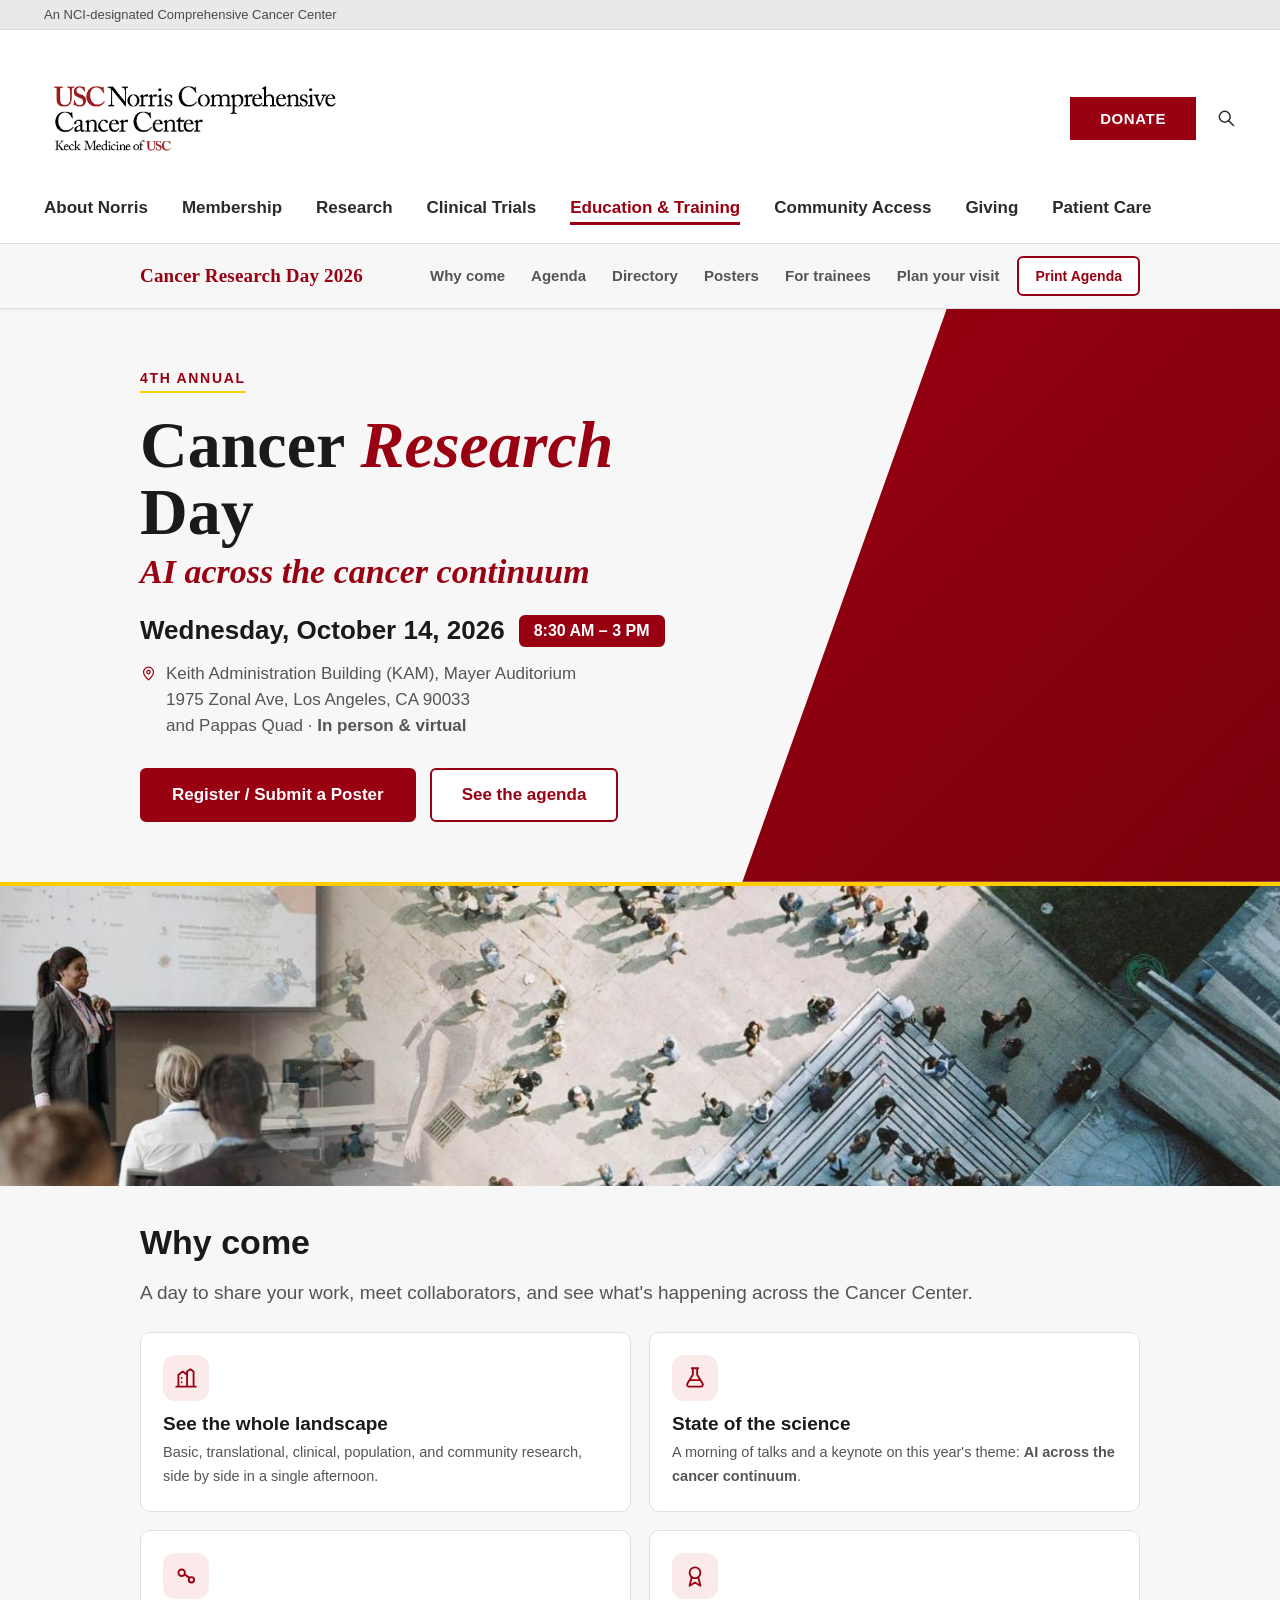
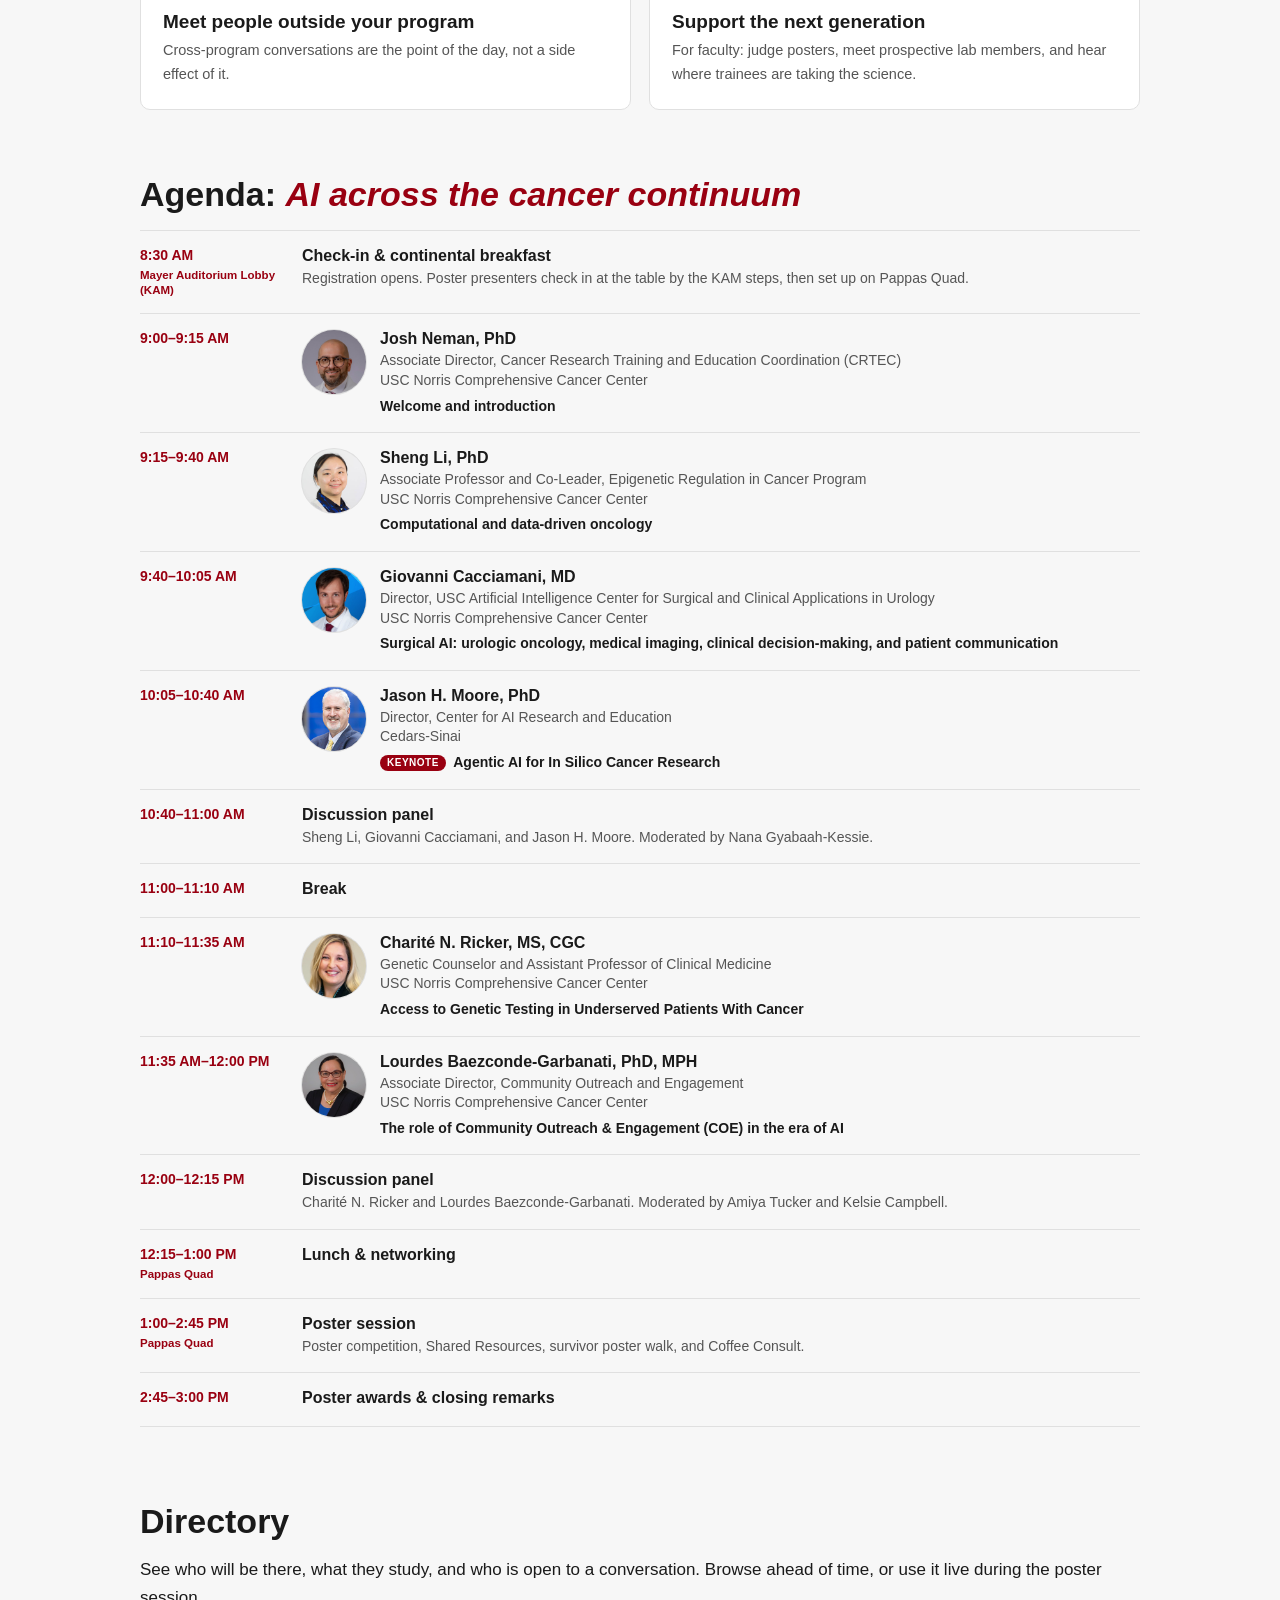
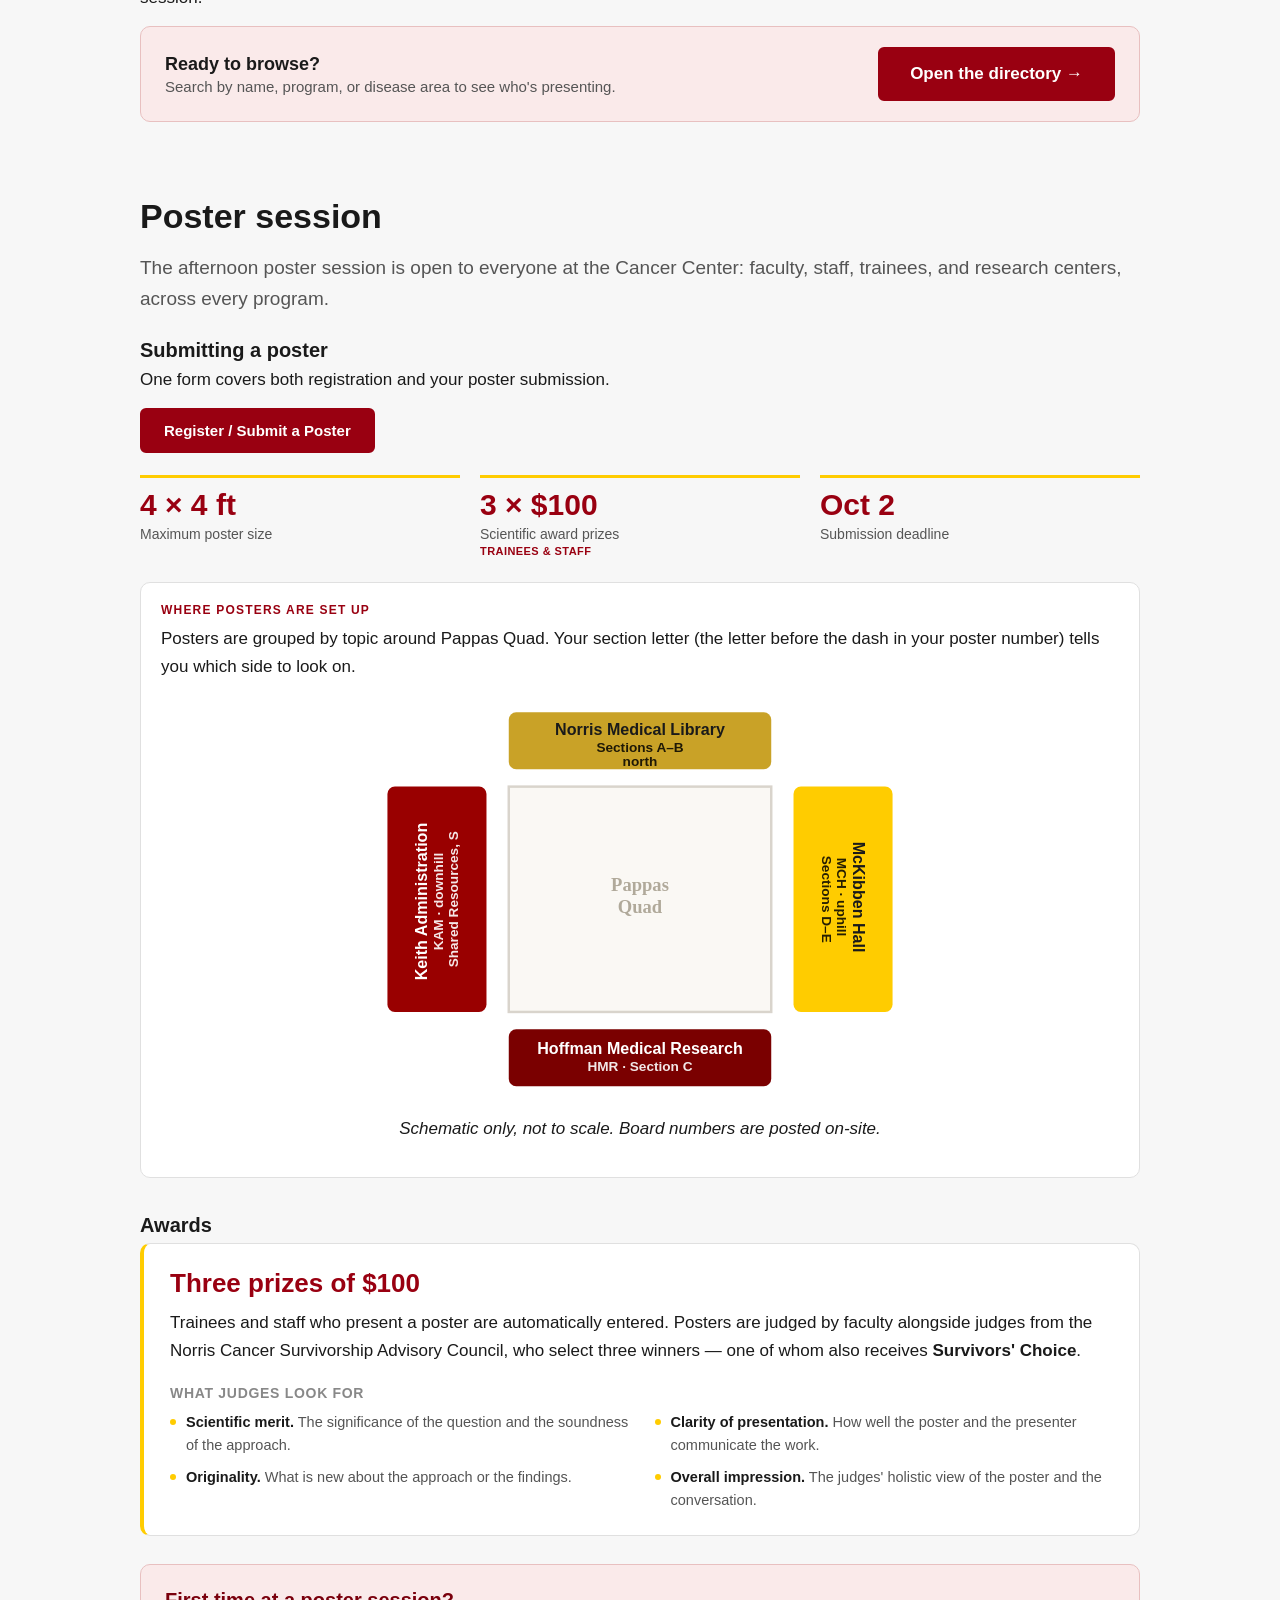
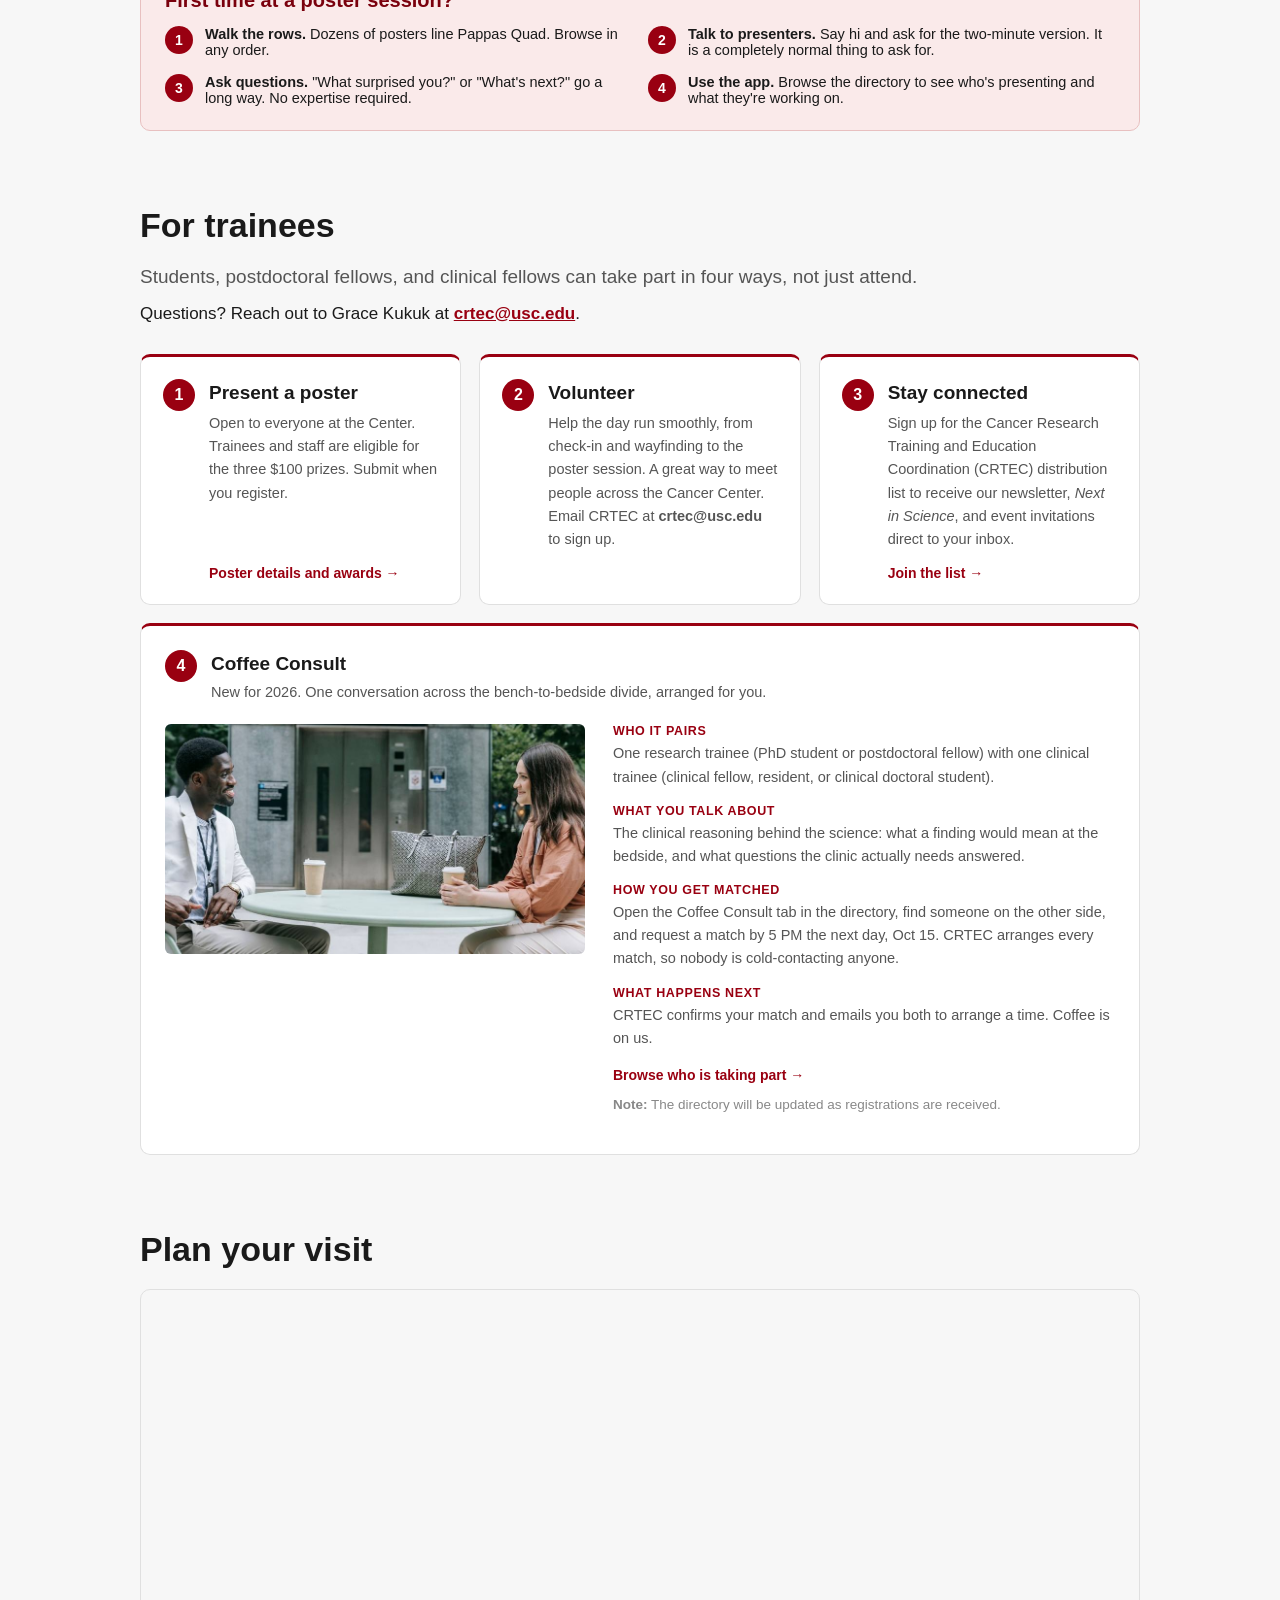
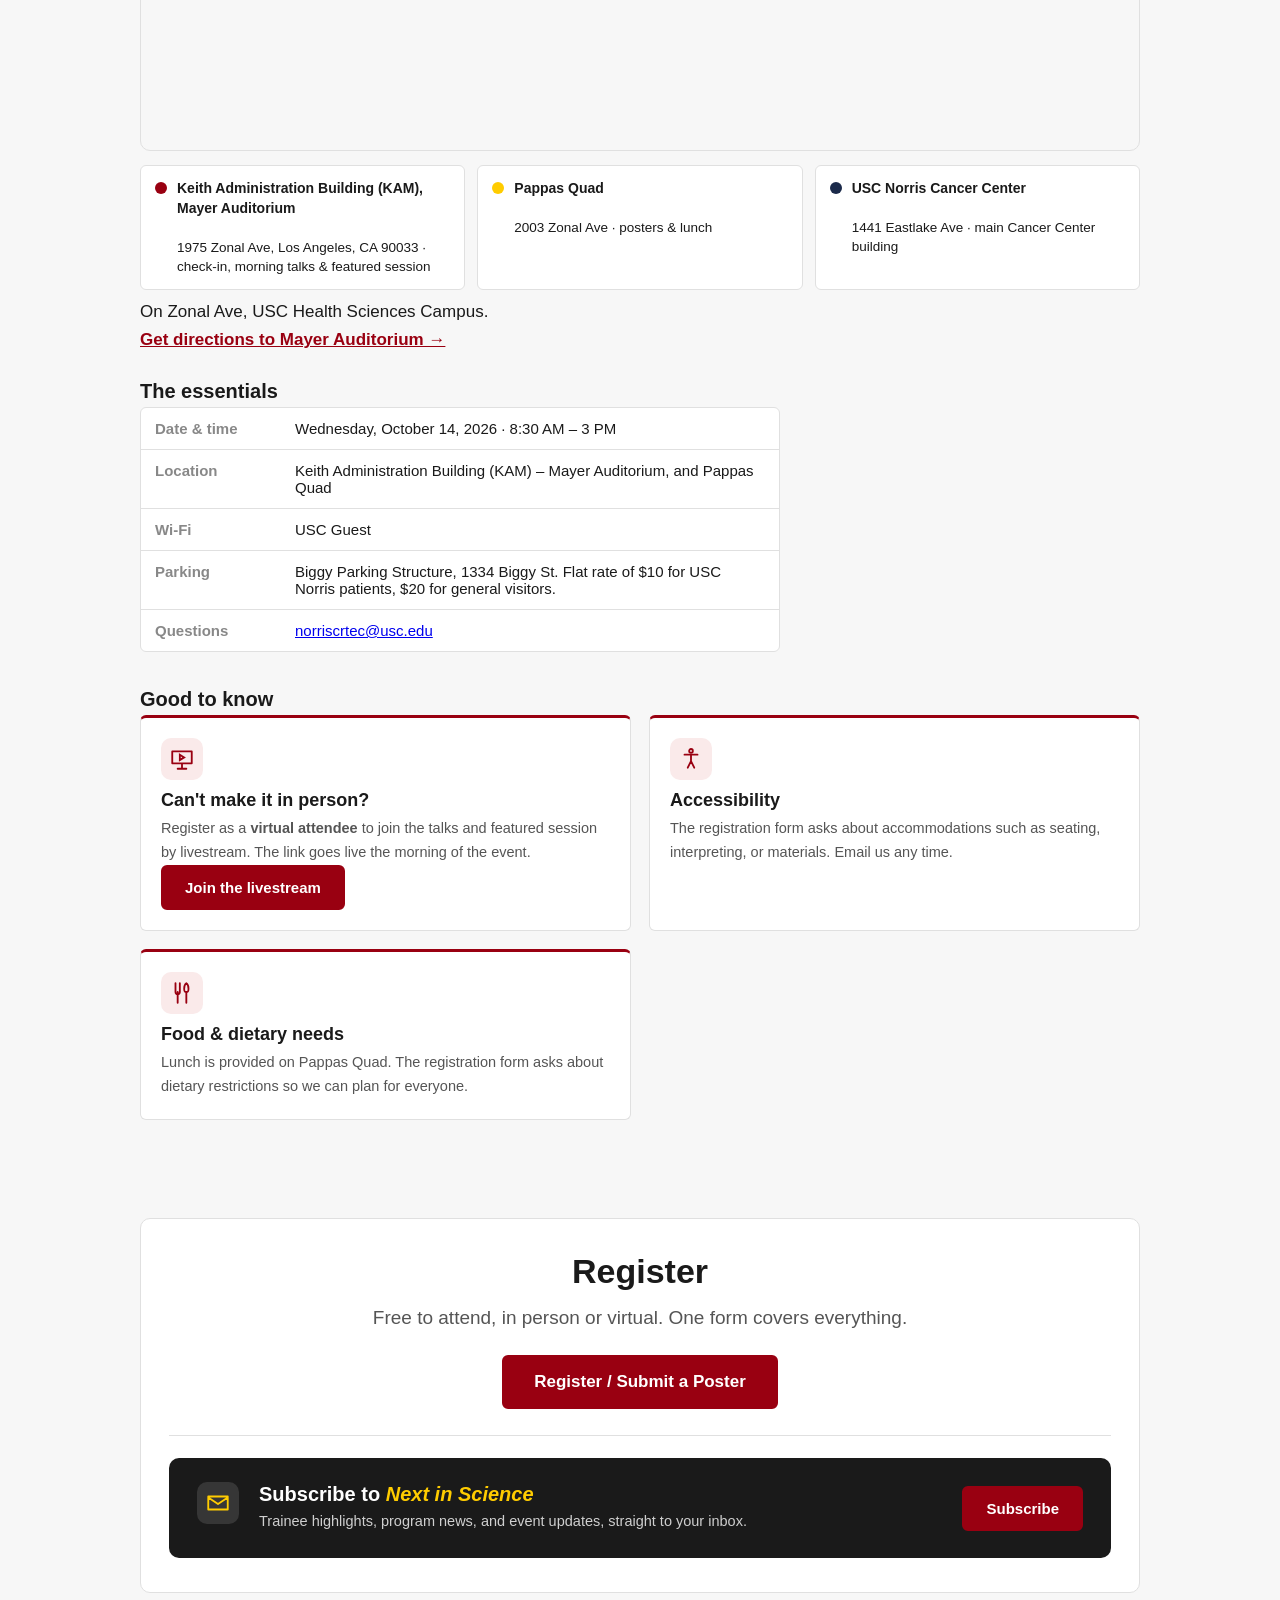
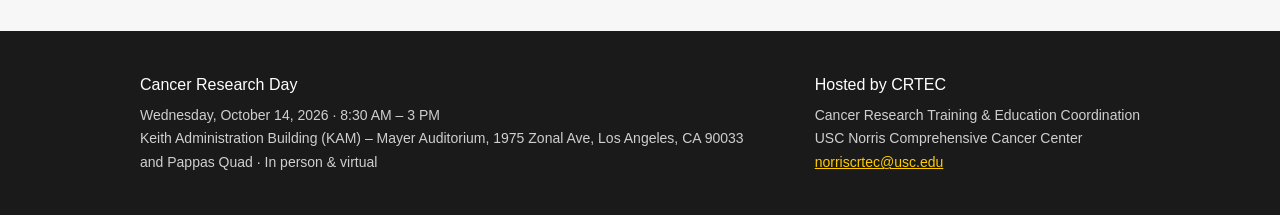
==== index.html @ f6e44c0f "Add files via upload" ====
<!DOCTYPE html>
<html lang="en">
<head>
<meta charset="UTF-8">
<script>
  // If this page is embedded (e.g. inside a Norris WordPress page via
  // iframe), the REAL Norris header/nav already exists one level up — so
  // this copy is a duplicate and must not render. Runs synchronously,
  // before paint, to avoid a flash of the duplicate header.
  try {
    if (window.self !== window.top) {
      document.documentElement.classList.add('in-iframe');
    }
  } catch (e) {
    // Cross-origin frame access can throw; being inside a frame at all
    // means the same duplicate-header risk, so treat it as embedded too.
    document.documentElement.classList.add('in-iframe');
  }
</script>
<script>
  // Auto-resize reporting: tells whatever embeds this page (in an iframe)
  // its real content height, so the EMBEDDER can size the iframe to fit —
  // avoiding a fixed-height box with its own internal scrollbar stacked
  // inside the outer page's scrollbar ("nested scrolling"). This page never
  // sizes itself; it only reports height. The embedding page decides what
  // to do with that number (see the embed snippet that reads these).
  (function () {
    if (window.self === window.top) return; // not embedded — nothing to report
    var lastSent = 0;
    function reportHeight() {
      // document.documentElement.scrollHeight is spec'd to return the LARGER
      // of actual content height or this frame's own current viewport height.
      // Since we set the iframe's box height ourselves, that becomes this
      // frame's viewport — so documentElement.scrollHeight can never report
      // smaller than whatever we last set, a one-way ratchet. document.body
      // doesn't have that special-cased floor, so it shrinks correctly too.
      var h = document.body.scrollHeight;
      if (Math.abs(h - lastSent) < 2) return; // skip no-op reports
      lastSent = h;
      try {
        window.parent.postMessage({ type: 'crd2026-resize', height: h }, '*');
      } catch (e) {}
    }
    // Fires on ANY layout change — mode switches (landing ↔ directory app),
    // opening a profile, filtering, images loading, etc. — without needing
    // to hook every place in app.js that changes what's on screen.
    if ('ResizeObserver' in window) {
      new ResizeObserver(reportHeight).observe(document.documentElement);
    }
    window.addEventListener('load', reportHeight);
    window.addEventListener('resize', reportHeight);
    // Catch late-loading content (fonts, images) that ResizeObserver might
    // fire for slightly before layout has fully settled.
    setTimeout(reportHeight, 300);
    setTimeout(reportHeight, 1200);
  })();
</script>
<meta name="viewport" content="width=device-width, initial-scale=1.0">
<title>Cancer Research Day 2026 · USC Norris Comprehensive Cancer Center</title>
<meta name="description" content="4th Annual Cancer Research Day at USC Norris. Wednesday, October 14, 2026. Hosted by Cancer Research Training &amp; Education Coordination (CRTEC). Talks, an AI featured session, a poster session open to the whole Cancer Center, and Coffee Consult connections. In person and virtual.">
<meta http-equiv="Cache-Control" content="no-cache, no-store, must-revalidate">
<link rel="stylesheet" href="style.css?v=36">
</head>
<body>

<!-- Inline icon sprite (reused across the page) -->
<svg width="0" height="0" style="position:absolute" aria-hidden="true">
  <symbol id="i-landscape" viewBox="0 0 24 24"><path fill="none" stroke="currentColor" stroke-width="1.7" stroke-linecap="round" stroke-linejoin="round" d="M3 20h18M5 20V9l4-3 4 3M13 20V6l3-2 3 2v14M8 12v0M8 16v0"/></symbol>
  <symbol id="i-science" viewBox="0 0 24 24"><path fill="none" stroke="currentColor" stroke-width="1.7" stroke-linecap="round" stroke-linejoin="round" d="M9 3h6M10 3v6l-5 8a2 2 0 0 0 2 3h10a2 2 0 0 0 2-3l-5-8V3M7.5 14h9"/></symbol>
  <symbol id="i-connect" viewBox="0 0 24 24"><path fill="none" stroke="currentColor" stroke-width="1.7" stroke-linecap="round" stroke-linejoin="round" d="M8 12a3 3 0 1 0 0-6 3 3 0 0 0 0 6ZM17 18a2.5 2.5 0 1 0 0-5 2.5 2.5 0 0 0 0 5ZM10.5 10.5l4.5 3"/></symbol>
  <symbol id="i-poster" viewBox="0 0 24 24"><path fill="none" stroke="currentColor" stroke-width="1.7" stroke-linecap="round" stroke-linejoin="round" d="M5 3h14v14H5zM8 7h8M8 10h8M8 13h5M9 17v4M15 17v4"/></symbol>
  <symbol id="i-pin" viewBox="0 0 24 24"><path fill="none" stroke="currentColor" stroke-width="1.7" stroke-linecap="round" stroke-linejoin="round" d="M12 21s7-6.2 7-11a7 7 0 1 0-14 0c0 4.8 7 11 7 11Z"/><circle cx="12" cy="10" r="2.4" fill="none" stroke="currentColor" stroke-width="1.7"/></symbol>
  <symbol id="i-virtual" viewBox="0 0 24 24"><path fill="none" stroke="currentColor" stroke-width="1.7" stroke-linecap="round" stroke-linejoin="round" d="M3 5h18v11H3zM8 21h8M12 16v5"/><path fill="none" stroke="currentColor" stroke-width="1.7" d="m10 8 4 2.5-4 2.5z"/></symbol>
  <symbol id="i-ce" viewBox="0 0 24 24"><path fill="none" stroke="currentColor" stroke-width="1.7" stroke-linecap="round" stroke-linejoin="round" d="M4 5h16v11H4zM8 20l4-3 4 3"/><circle cx="12" cy="10" r="2.6" fill="none" stroke="currentColor" stroke-width="1.7"/></symbol>
  <symbol id="i-access" viewBox="0 0 24 24"><circle cx="12" cy="4.5" r="1.7" fill="none" stroke="currentColor" stroke-width="1.7"/><path fill="none" stroke="currentColor" stroke-width="1.7" stroke-linecap="round" stroke-linejoin="round" d="M6 8h12M12 8v6M12 14l-3 6M12 14l3 6"/></symbol>
  <symbol id="i-diet" viewBox="0 0 24 24"><path fill="none" stroke="currentColor" stroke-width="1.7" stroke-linecap="round" stroke-linejoin="round" d="M6 3v8a2 2 0 0 0 4 0V3M8 11v10M16 3c-1.5 1-2 3-2 5s0 3 2 3 2-1 2-3-.5-4-2-5ZM16 11v10"/></symbol>
  <symbol id="i-mail" viewBox="0 0 24 24"><path fill="none" stroke="currentColor" stroke-width="1.7" stroke-linecap="round" stroke-linejoin="round" d="M3 6h18v12H3zM3 7l9 6 9-6"/></symbol>
  <symbol id="i-award" viewBox="0 0 24 24"><circle cx="12" cy="9" r="5" fill="none" stroke="currentColor" stroke-width="1.7"/><path fill="none" stroke="currentColor" stroke-width="1.7" stroke-linecap="round" stroke-linejoin="round" d="m9 13-2 8 5-3 5 3-2-8"/></symbol>
  <symbol id="i-camera" viewBox="0 0 24 24"><path fill="none" stroke="currentColor" stroke-width="1.7" stroke-linecap="round" stroke-linejoin="round" d="M4 8h3l2-2.5h6L17 8h3a1 1 0 0 1 1 1v9a1 1 0 0 1-1 1H4a1 1 0 0 1-1-1V9a1 1 0 0 1 1-1Z"/><circle cx="12" cy="13" r="3.6" fill="none" stroke="currentColor" stroke-width="1.7"/></symbol>
</svg>

<!-- ══ TOP NAV (both modes) ══ -->
<!-- ══ NORRIS SITE CHROME (matches uscnorriscancer.usc.edu) ══ -->
<div class="norris-utility">
  <div class="norris-utility-inner">An NCI-designated Comprehensive Cancer Center</div>
</div>

<header class="norris-header">
  <div class="norris-header-inner">
    <a class="norris-logo" href="https://uscnorriscancer.usc.edu/" aria-label="USC Norris Comprehensive Cancer Center">
      <img class="brand-logo" src="assets/logo/uscnorrislogo.JPG" alt="USC Norris Comprehensive Cancer Center" onerror="this.style.display='none'; this.nextElementSibling.style.display='block'">
      <span class="norris-logo-text" style="display:none">
        <span class="nl-1"><span class="nl-usc">USC</span> Norris Comprehensive</span>
        <span class="nl-2">Cancer Center</span>
        <span class="nl-3">Keck Medicine of <span class="nl-usc-sm">USC</span></span>
      </span>
    </a>
    <div class="norris-donate-wrap">
      <a class="norris-donate" href="https://uscnorriscancer.usc.edu/giving/" target="_blank" rel="noopener">DONATE</a>
      <svg class="norris-search-ico" viewBox="0 0 24 24" fill="none" aria-hidden="true"><circle cx="10.5" cy="10.5" r="6.5" stroke="currentColor" stroke-width="1.8"/><line x1="15.3" y1="15.3" x2="21" y2="21" stroke="currentColor" stroke-width="1.8" stroke-linecap="round"/></svg>
    </div>
  </div>
  <button class="norris-hamburger" id="norris-hamburger-btn" onclick="toggleNorrisNav()" aria-label="Open menu" aria-expanded="false">
    <span></span><span></span><span></span>
  </button>
</header>

<nav class="norris-nav" id="norris-nav">
  <div class="norris-nav-inner" id="norris-nav-inner">
    <a href="https://uscnorriscancer.usc.edu/about-norris-2/">About Norris</a>
    <a href="https://uscnorriscancer.usc.edu/membership/">Membership</a>
    <a href="https://uscnorriscancer.usc.edu/research/">Research</a>
    <a href="https://uscnorriscancer.usc.edu/clinical-trials/">Clinical Trials</a>
    <a class="is-current" href="https://uscnorriscancer.usc.edu/education-training/">Education &amp; Training</a>
    <a href="https://uscnorriscancer.usc.edu/community-access/">Community Access</a>
    <a href="https://uscnorriscancer.usc.edu/giving/">Giving</a>
    <a href="https://uscnorriscancer.usc.edu/patient-care/">Patient Care</a>
  </div>
</nav>

<!-- ══ EVENT SUB-NAV (this page) ══ -->
<header class="site-nav" id="site-nav">
  <div class="nav-inner">
    <a class="brand" href="#top" onclick="return goToSection('top')">
      <span class="brand-crtec">Cancer Research Day 2026</span>
    </a>
    <nav class="nav-links" id="nav-links">
      <a href="#why" onclick="return goToSection('why')">Why come</a>
      <a href="#agenda" onclick="return goToSection('agenda')">Agenda</a>
      <a href="#" onclick="openDirectory(); return false;">Directory</a>
      <a href="#posters" onclick="return goToSection('posters')">Posters</a>
      <a href="#trainees" onclick="return goToSection('trainees')">For trainees</a>
      <a href="#visit" onclick="return goToSection('visit')">Plan your visit</a>
    </nav>
    <div class="nav-actions">
      <button class="btn-outline btn-print" onclick="window.print()">Print Agenda</button>
    </div>
  </div>
</header>

<!-- ══════════ PROGRAM MODE (landing / print target) ══════════ -->
<main id="program-mode">
  <a id="top"></a>

  <section class="hero">
    <div class="hero-inner">
      <div class="hero-eyebrow">4th Annual</div>
      <h1 class="hero-title">Cancer <em>Research</em> Day</h1>
      <p class="hero-theme">AI across the cancer continuum</p>
      <div class="hero-datebar">
        <span class="hero-date">Wednesday, October 14, 2026</span>
        <span class="hero-time" id="hero-time">9 AM – 3 PM</span>
      </div>
      <p class="hero-loc"><svg class="ico ico-sm"><use href="#i-pin"/></svg><span>Keith Administration Building (KAM), Mayer Auditorium<br>1975 Zonal Ave, Los Angeles, CA 90033<br>and Pappas Quad · <strong>In person &amp; virtual</strong></span></p>
      <div class="hero-cta">
        <button class="btn-solid btn-lg" onclick="registerNow()">Register / Submit a Poster</button>
        <a class="btn-outline btn-lg" href="#agenda" onclick="return goToSection('agenda')">See the agenda</a>
      </div>
    </div>
  </section>

  <!-- BANNER (image is embedded in style.css) -->
  <div class="banner-band" role="img" aria-label="Cancer Research Day at USC Norris: a researcher presenting a talk, and an aerial view of the outdoor poster session on Pappas Quad"></div>

  <!-- WHY COME -->
  <section class="band" id="why">
    <div class="band-inner">
      <h2>Why come</h2>
      <p class="lead p-wide">A day to share your work, meet collaborators, and see what's happening across the Cancer Center.</p>
      <div class="why-grid">
        <div class="why-card"><span class="why-ico"><svg class="ico"><use href="#i-landscape"/></svg></span><h3>See the whole landscape</h3><p>Basic, translational, clinical, population, and community research, side by side in a single afternoon.</p></div>
        <div class="why-card"><span class="why-ico"><svg class="ico"><use href="#i-science"/></svg></span><h3>State of the science</h3><p>A morning of talks and a keynote on this year's theme: <strong>AI across the cancer continuum</strong>.</p></div>
        <div class="why-card"><span class="why-ico"><svg class="ico"><use href="#i-connect"/></svg></span><h3>Meet people outside your program</h3><p>Cross-program conversations are the point of the day, not a side effect of it.</p></div>
        <div class="why-card"><span class="why-ico"><svg class="ico"><use href="#i-award"/></svg></span><h3>Support the next generation</h3><p>For faculty: judge posters, meet prospective lab members, and hear where trainees are taking the science.</p></div>
      </div>
    </div>
  </section>

  <!-- AGENDA -->
  <section class="band alt" id="agenda">
    <div class="band-inner">
      <h2>Agenda: <span class="agenda-theme-inline">AI across the cancer continuum</span></h2>
      <div id="program-agenda" class="agenda-print-list"></div>
    </div>
  </section>

  <!-- DIRECTORY -->
  <section class="band" id="directory">
    <div class="band-inner">
      <h2>Directory</h2>
      <p class="p-wide">See who will be there, what they study, and who is open to a conversation. Browse ahead of time, or use it live during the poster session.</p>
      <div class="connect-callout">
        <div>
          <strong>Ready to browse?</strong>
          <span>Search by name, program, or disease area to see who's presenting.</span>
        </div>
        <button class="btn-solid btn-lg" onclick="openDirectory()">Open the directory →</button>
      </div>
    </div>
  </section>

  <!-- POSTERS -->
  <section class="band" id="posters">
    <div class="band-inner">
      <h2>Poster session</h2>
      <p class="lead p-wide">The afternoon poster session is open to everyone at the Cancer Center: faculty, staff, trainees, and research centers, across every program.</p>

      <h3 class="sub-head">Submitting a poster</h3>
      <p class="sub-note p-wide">One form covers both registration and your poster submission.</p>
      <button class="btn-solid" onclick="registerNow()">Register / Submit a Poster</button>
      <div id="program-posters" class="fact-row"></div>

      <div class="quad-layout">
        <div class="quad-layout-label">Where posters are set up</div>
        <p class="p-wide quad-layout-note">Posters are grouped by topic around Pappas Quad. Your section letter (the letter before the dash in your poster number) tells you which side to look on.</p>
        <svg class="quad-svg" viewBox="0 0 420 330" role="img" aria-label="Schematic of Pappas Quad. Keith Administration Building (KAM) side on the left: Shared Resources, Section S. Norris Medical Library side along the top: Sections A and B. Hoffman Medical Research (HMR) side along the bottom: Section C. McKibben Hall (MCH) side on the right, uphill: Sections D and E.">
          <rect x="104" y="74" width="212" height="182" fill="#faf8f4" stroke="#d9d4cc" stroke-width="2"/>
          <text x="210" y="158" text-anchor="middle" class="quad-center">Pappas<tspan x="210" dy="18">Quad</tspan></text>

          <rect x="104" y="14" width="212" height="46" rx="6" fill="#c9a227"/>
          <text x="210" y="32" text-anchor="middle" class="quad-side-label quad-side-label-dark">Norris Medical Library</text>
          <text x="210" y="46" text-anchor="middle" class="quad-side-sub quad-side-sub-dark">Sections A–B</text>
          <text x="210" y="57" text-anchor="middle" class="quad-side-sub quad-side-sub-dark">north</text>

          <rect x="104" y="270" width="212" height="46" rx="6" fill="#7a0000"/>
          <text x="210" y="290" text-anchor="middle" class="quad-side-label">Hoffman Medical Research</text>
          <text x="210" y="304" text-anchor="middle" class="quad-side-sub">HMR · Section C</text>

          <rect x="6" y="74" width="80" height="182" rx="6" fill="#990000"/>
          <text x="46" y="165" text-anchor="middle" class="quad-side-label" transform="rotate(-90 46 165)">
            <tspan x="46" dy="-8">Keith Administration</tspan>
            <tspan x="46" dy="13" class="quad-side-sub">KAM · downhill</tspan>
            <tspan x="46" dy="12" class="quad-side-sub">Shared Resources, S</tspan>
          </text>

          <rect x="334" y="74" width="80" height="182" rx="6" fill="#FFCC00"/>
          <text x="374" y="165" text-anchor="middle" class="quad-side-label quad-side-label-dark" transform="rotate(90 374 165)">
            <tspan x="374" dy="-8">McKibben Hall</tspan>
            <tspan x="374" dy="13" class="quad-side-sub quad-side-sub-dark">MCH · uphill</tspan>
            <tspan x="374" dy="12" class="quad-side-sub quad-side-sub-dark">Sections D–E</tspan>
          </text>
        </svg>
        <p class="p-wide quad-layout-caveat">Schematic only, not to scale. Board numbers are posted on-site.</p>
      </div>

      <h3 class="sub-head">Awards</h3>
      <div class="awards">
        <div class="awards-lead">
          <span class="awards-prize">Three prizes of $100</span>
        </div>
        <p class="p-wide sub-note" style="margin:10px 0 0">Trainees and staff who present a poster are automatically entered. Posters are judged by faculty alongside judges from the Norris Cancer Survivorship Advisory Council, who select three winners — one of whom also receives <strong>Survivors' Choice</strong>.</p>
        <h4>What judges look for</h4>
        <ul class="criteria">
          <li><strong>Scientific merit.</strong> The significance of the question and the soundness of the approach.</li>
          <li><strong>Clarity of presentation.</strong> How well the poster and the presenter communicate the work.</li>
          <li><strong>Originality.</strong> What is new about the approach or the findings.</li>
          <li><strong>Overall impression.</strong> The judges' holistic view of the poster and the conversation.</li>
        </ul>
      </div>

      <div class="primer" id="poster-primer">
        <h3>First time at a poster session?</h3>
        <div class="primer-steps">
          <div class="primer-step"><span class="primer-num">1</span><div><strong>Walk the rows.</strong> Dozens of posters line Pappas Quad. Browse in any order.</div></div>
          <div class="primer-step"><span class="primer-num">2</span><div><strong>Talk to presenters.</strong> Say hi and ask for the two-minute version. It is a completely normal thing to ask for.</div></div>
          <div class="primer-step"><span class="primer-num">3</span><div><strong>Ask questions.</strong> "What surprised you?" or "What's next?" go a long way. No expertise required.</div></div>
          <div class="primer-step"><span class="primer-num">4</span><div><strong>Use the app.</strong> Browse the directory to see who's presenting and what they're working on.</div></div>
        </div>
      </div>
    </div>
  </section>

  <!-- FOR TRAINEES -->
  <section class="band alt" id="trainees">
    <div class="band-inner">
      <h2>For trainees</h2>
      <p class="lead p-wide">Students, postdoctoral fellows, and clinical fellows can take part in four ways, not just attend.</p>
      <p class="p-wide trainee-poc">Questions? Reach out to Grace Kukuk at <a href="mailto:crtec@usc.edu">crtec@usc.edu</a>.</p>

      <div class="ways-grid ways-grid-3">
        <div class="way-card">
          <span class="way-num">1</span>
          <div>
            <h3>Present a poster</h3>
            <p>Open to everyone at the Center. Trainees and staff are eligible for the three $100 prizes. Submit when you register.</p>
            <a class="way-link" href="#posters" onclick="return goToSection('posters')">Poster details and awards →</a>
          </div>
        </div>
        <div class="way-card">
          <span class="way-num">2</span>
          <div>
            <h3>Volunteer</h3>
            <p>Help the day run smoothly, from check-in and wayfinding to the poster session. A great way to meet people across the Cancer Center. Email CRTEC at <strong>crtec@usc.edu</strong> to sign up.</p>
          </div>
        </div>
        <div class="way-card">
          <span class="way-num">3</span>
          <div>
            <h3>Stay connected</h3>
            <p>Sign up for the Cancer Research Training and Education Coordination (CRTEC) distribution list to receive our newsletter, <em>Next in Science</em>, and event invitations direct to your inbox.</p>
            <a class="way-link" id="trainee-news-btn" href="[[NEWSLETTER_LINK]]" target="_blank" rel="noopener">Join the list →</a>
          </div>
        </div>
      </div>

      <div class="coffee-block" id="coffee">
        <div class="coffee-head">
          <span class="way-num">4</span>
          <div>
            <h3>Coffee Consult</h3>
            <p class="p-wide">New for 2026. One conversation across the bench-to-bedside divide, arranged for you.</p>
          </div>
        </div>
        <div class="coffee-body">
          <div class="trainee-figure" role="img" aria-label="Two trainees talking over coffee at an outdoor table during a Coffee Consult"></div>
          <div class="coffee-copy">
            <dl class="cc-list">
              <dt>Who it pairs</dt>
              <dd>One research trainee (PhD student or postdoctoral fellow) with one clinical trainee (clinical fellow, resident, or clinical doctoral student).</dd>
              <dt>What you talk about</dt>
              <dd>The clinical reasoning behind the science: what a finding would mean at the bedside, and what questions the clinic actually needs answered.</dd>
              <dt>How you get matched</dt>
              <dd>Open the Coffee Consult tab in the directory, find someone on the other side, and request a match by 5 PM the next day, Oct 15. CRTEC arranges every match, so nobody is cold-contacting anyone.</dd>
              <dt>What happens next</dt>
              <dd>CRTEC confirms your match and emails you both to arrange a time. Coffee is on us.</dd>
            </dl>
            <a class="way-link" href="#" onclick="openDirectory(); return false;">Browse who is taking part →</a>
            <p class="cc-note"><strong>Note:</strong> The directory will be updated as registrations are received.</p>
          </div>
        </div>
      </div>
    </div>
  </section>

  <!-- PLAN YOUR VISIT -->
  <section class="band" id="visit">
    <div class="band-inner">
      <h2>Plan your visit</h2>

      <div class="visit-map-wrap">
        <div class="visit-map-embed">
          <iframe src="https://www.google.com/maps?q=Keith+Administration+Building+Mayer+Auditorium,+1975+Zonal+Ave,+Los+Angeles,+CA+90033&output=embed" loading="lazy" allowfullscreen title="Map of USC Health Sciences Campus: Mayer Auditorium, Pappas Quad, and USC Norris Cancer Center"></iframe>
        </div>
        <div class="map-legend">
          <a class="map-legend-item" href="https://www.google.com/maps/search/?api=1&query=Keith+Administration+Building+Mayer+Auditorium+USC,+1975+Zonal+Ave,+Los+Angeles,+CA+90033" target="_blank" rel="noopener">
            <span class="map-legend-dot map-dot-a"></span>
            <span><strong>Keith Administration Building (KAM), Mayer Auditorium</strong><br>1975 Zonal Ave, Los Angeles, CA 90033 · check-in, morning talks &amp; featured session</span>
          </a>
          <a class="map-legend-item" href="https://www.google.com/maps/search/?api=1&query=Pappas+Quad+USC,+2003+Zonal+Ave,+Los+Angeles,+CA+90033" target="_blank" rel="noopener">
            <span class="map-legend-dot map-dot-b"></span>
            <span><strong>Pappas Quad</strong><br>2003 Zonal Ave · posters &amp; lunch</span>
          </a>
          <a class="map-legend-item" href="https://www.google.com/maps/search/?api=1&query=USC+Norris+Comprehensive+Cancer+Center,+1441+Eastlake+Ave,+Los+Angeles,+CA+90033" target="_blank" rel="noopener">
            <span class="map-legend-dot map-dot-c"></span>
            <span><strong>USC Norris Cancer Center</strong><br>1441 Eastlake Ave · main Cancer Center building</span>
          </a>
        </div>
        <p class="p-wide map-note">On Zonal Ave, USC Health Sciences Campus.<br><a href="https://www.google.com/maps/dir/?api=1&destination=1975+Zonal+Ave,+Los+Angeles,+CA+90033" target="_blank" rel="noopener">Get directions to Mayer Auditorium →</a></p>
      </div>

      <h3 class="sub-head">The essentials</h3>
      <div id="program-info" class="info-list"></div>

      <h3 class="sub-head">Good to know</h3>
      <div class="visit-grid">
        <div class="visit-card">
          <span class="visit-ico"><svg class="ico"><use href="#i-virtual"/></svg></span>
          <h3>Can't make it in person?</h3>
          <p>Register as a <strong>virtual attendee</strong> to join the talks and featured session by livestream. The link goes live the morning of the event.</p>
          <button class="btn-solid" onclick="joinLivestream()">Join the livestream</button>
        </div>
        <div class="visit-card">
          <span class="visit-ico"><svg class="ico"><use href="#i-access"/></svg></span>
          <h3>Accessibility</h3>
          <p>The registration form asks about accommodations such as seating, interpreting, or materials. Email us any time.</p>
        </div>
        <div class="visit-card">
          <span class="visit-ico"><svg class="ico"><use href="#i-diet"/></svg></span>
          <h3>Food &amp; dietary needs</h3>
          <p>Lunch is provided on Pappas Quad. The registration form asks about dietary restrictions so we can plan for everyone.</p>
        </div>
      </div>
    </div>
  </section>

  <!-- REGISTER + NEWSLETTER (one closing unit) -->
  <section class="band alt" id="register">
    <div class="band-inner">
      <div class="closing-card">
        <h2>Register</h2>
        <p class="lead">Free to attend, in person or virtual. One form covers everything.</p>
        <button class="btn-solid btn-lg" onclick="registerNow()">Register / Submit a Poster</button>
        <p class="fineprint" id="reg-fallback"></p>

        <div class="closing-sub" id="newsletter">
          <div class="newsletter-callout">
            <span class="visit-ico"><svg class="ico"><use href="#i-mail"/></svg></span>
            <div class="newsletter-text">
              <h3>Subscribe to <em>Next in Science</em></h3>
              <p>Trainee highlights, program news, and event updates, straight to your inbox.</p>
            </div>
            <a class="btn-solid" id="newsletter-btn" href="[[NEWSLETTER_LINK]]" target="_blank">Subscribe</a>
          </div>
        </div>
      </div>
    </div>
  </section>

  <footer class="site-footer">
    <div class="footer-inner">
      <div>
        <div class="footer-title">Cancer Research Day</div>
        Wednesday, October 14, 2026 · <span id="footer-time">9 AM – 3 PM</span><br>
        Keith Administration Building (KAM) – Mayer Auditorium, 1975 Zonal Ave, Los Angeles, CA 90033<br>
        and Pappas Quad · In person &amp; virtual
      </div>
      <div>
        <div class="footer-title">Hosted by CRTEC</div>
        Cancer Research Training &amp; Education Coordination<br>
        USC Norris Comprehensive Cancer Center<br>
        <a id="footer-contact" href="mailto:crtec@usc.edu">crtec@usc.edu</a>
      </div>
    </div>
  </footer>
</main>

<!-- ══════════ DIRECTORY MODE (interactive app) ══════════ -->
<div id="app-mode" class="app-hidden">

  <div class="appbar">
    <button class="appbar-back" onclick="backToProgram()">← Back to program</button>
    <span class="appbar-title">Posters</span>
    <span class="appbar-role" id="header-role-row">
      <span class="header-role-chip" id="header-role-chip" style="display:none"></span>
      <button class="header-role-switch" id="header-role-switch-btn" onclick="switchRole()">Select your name</button>
    </span>
  </div>

  <!-- PICK YOURSELF (only shown when requesting a Coffee Consult).
       Everyone here already registered, so identity is a pick, never a form. -->
  <div id="selfpicker-modal" class="selfpicker-modal" style="display:none">
    <div class="selfpicker-card">
      <div class="selfpicker-head">
        <div>
          <div class="selfpicker-title">Confirm your identity</div>
          <div class="selfpicker-sub">Enter the email address you registered with, so CRTEC knows who is making the request.</div>
        </div>
        <button class="selfpicker-close" onclick="closeSelfPicker()">&times;</button>
      </div>
      <input type="email" id="selfpicker-email" placeholder="you@usc.edu" autocomplete="email" onkeydown="if(event.key==='Enter')confirmSelfByEmail()">
      <p id="selfpicker-error" class="selfpicker-error"></p>
      <button class="btn-primary" onclick="confirmSelfByEmail()">Continue</button>
      <p class="selfpicker-foot">
        Not registered for Coffee Consult yet?
        <a id="selfpicker-register-link" href="#" target="_blank" rel="noopener">Open the registration form</a>
        Resubmitting with the same email updates your entry, and you will appear here within a few minutes.
      </p>
    </div>
  </div>

  <!-- AGENDA (in-app — stays inside the directory tool, no full page nav-away) -->
  <div id="agenda-screen" class="screen">
    <div id="app-agenda-content"></div>
  </div>

  <!-- DIRECTORY -->
  <div id="directory-screen" class="screen">
    <div class="segmented-wrap">
      <span class="segmented-label">View:</span>
      <div class="segmented" id="dir-segments" role="tablist">
        <button class="seg-btn active" data-seg="posters" role="tab" aria-selected="true" onclick="setSegment('posters')">Poster Directory</button>
        <button class="seg-btn" data-seg="coffee" role="tab" aria-selected="false" onclick="setSegment('coffee')">☕ Coffee Consult</button>
      </div>
    </div>
    <div id="coffee-quickfilter-wrap"></div>
    <div class="search-filter-bar">
      <input type="search" id="search-input" placeholder="Search name, title, disease area…" oninput="filterDirectory()" autocomplete="off">
      <button class="filter-toggle-btn" id="filter-toggle" onclick="openFilterPanel()">
        <span class="filter-icon">⊞</span><span id="filter-toggle-label">Filter</span>
      </button>
    </div>
    <div class="results-count" id="results-count"></div>
    <div class="card-list" id="directory-list"><div class="loading-state">Loading participants…</div></div>
  </div>

  <!-- FILTER PANEL -->
  <div id="filter-panel" class="filter-panel" style="display:none">
    <div class="filter-panel-header">
      <button class="filter-close" onclick="closeFilterPanel()">✕</button>
      <span class="filter-panel-title">Filter participants</span>
      <button class="filter-clear" onclick="clearAllFilters()">Clear all</button>
    </div>
    <div class="filter-panel-body">
      <div class="filter-section"><div class="filter-section-label">Role</div><div class="filter-option-grid" id="role-options"></div></div>
      <div class="filter-section"><div class="filter-section-label">Research Program</div><div class="filter-option-grid" id="program-options"></div></div>
      <div class="filter-section"><div class="filter-section-label">Disease / Focus Area</div><div class="filter-option-grid" id="disease-options"></div></div>
      <div class="filter-section"><div class="filter-section-label">Coffee Consult</div><div class="filter-option-grid" id="clinical-options">
        <button class="foption" data-group="clinical" data-val="true" onclick="toggleFilter(this)">☕ Open to Coffee Consult</button>
      </div></div>
    </div>
    <div class="filter-panel-footer"><button class="btn-primary" onclick="applyFilters()">Show results</button></div>
  </div>

  <!-- PROFILE -->
  <div id="profile-screen" class="screen">
    <button class="back-btn" onclick="showView('directory')">← Directory</button>
    <div id="profile-content"></div>
  </div>

  <!-- MY LIST -->
  <div id="mylist-screen" class="screen">
    <button class="back-btn" onclick="showView('directory')">← Directory</button>
    <div class="mylist-header">
      <h2>My Coffee Consult Requests</h2>
      <p id="mylist-sub">Your Coffee Consult requests. CRTEC confirms every match.</p>
    </div>
    <div id="mylist-content"></div>
    <div id="mylist-empty" class="empty-state" style="display:none">
      <div class="empty-icon">☕</div>
      <p>No requests yet. Open any profile marked “☕ Open to Coffee Consult” and tap Request.</p>
      <button class="btn-secondary" onclick="showView('directory')">Browse posters</button>
    </div>
    <div id="submit-wrap" style="display:none">
      <button class="btn-primary" id="submit-btn" onclick="submitCoffeeConsult()">Send requests to CRTEC</button>
      <p class="submit-note">CRTEC reviews every request and emails you both to set it up. Coffee is on us, and nothing is matched automatically.</p>
    </div>
  </div>

  <!-- BOTTOM NAV -->
  <nav class="bottom-nav" id="bottom-nav">
    <button class="nav-btn" id="nav-program" onclick="showView('agenda')"><span class="nav-icon">📋</span><span>Agenda</span></button>
    <button class="nav-btn active" id="nav-directory" onclick="showView('directory')"><span class="nav-icon">🔍</span><span>Posters</span></button>
    <button class="nav-btn" id="nav-mylist" onclick="showView('mylist')"><span class="nav-icon">👥</span><span>Requests <span id="nav-count" class="nav-badge" style="display:none">0</span></span></button>
  </nav>
</div>

<script src="config.js?v=36"></script>
<script src="data.js?v=36"></script>
<script src="app.js?v=36"></script>
</body>
</html>
---- style.css ----
/* ─────────────────────────────────────────────-
   CRTEC Cancer Research Day 2026 — Mobile-first
   ───────────────────────────────────────────── */

:root {
  --cardinal: #990011;
  --cardinal-dark: #7A000D;
  --cardinal-light: #FAEAEA;
  --gold: #FFCC00;
  --white: #FFFFFF;
  --off-white: #F7F7F7;
  --border: #E0E0E0;
  --text: #1A1A1A;
  --text-mid: #555;
  --text-light: #888;
  --cbg-color: #0D6B74;
  --cbg-bg: #E1F5EE;
  --fellow-color: #7A000D;
  --fellow-bg: #FAEAEA;
  --faculty-color: #1B2A4A;
  --faculty-bg: #E8EDF5;
  --other-color: #555;
  --other-bg: #EEEEEE;
  --radius: 10px;
  --radius-sm: 6px;
  /* One sans family carries the whole site. The serif is used in exactly one
     place (the hero title), where it echoes the USC Norris wordmark. */
  --font-sans: -apple-system, BlinkMacSystemFont, 'Segoe UI', Helvetica, Arial, sans-serif, "Apple Color Emoji", "Segoe UI Emoji", "Segoe UI Symbol", "Noto Color Emoji";
  --font-serif: Georgia, 'Times New Roman', serif;
}

* { box-sizing: border-box; margin: 0; padding: 0; -webkit-tap-highlight-color: transparent; }
/* Form controls do not inherit type by default, which silently introduced a
   third typeface (the browser UI font) on every button. */
button, input, select, textarea { font-family: inherit; }
html { font-size: 16px; }
body { font-family: var(--font-sans); background: var(--off-white); color: var(--text); min-height: 100vh; padding-bottom: 80px; }

/* ── HEADER ── */
header { background: var(--cardinal); color: white; padding: 14px 16px 12px; position: sticky; top: 0; z-index: 100; }
.header-top { display: flex; justify-content: space-between; align-items: center; margin-bottom: 4px; }
.header-label { font-size: 10px; letter-spacing: 1px; opacity: 0.75; text-transform: uppercase; }
.header-title { font-size: 18px; font-weight: 700; }
.header-sub { font-size: 12px; opacity: 0.8; margin-top: 1px; }
.my-list-btn { background: rgba(255,255,255,0.2); border: 1px solid rgba(255,255,255,0.4); color: white; border-radius: 20px; padding: 5px 12px; font-size: 13px; cursor: pointer; display: flex; align-items: center; gap: 6px; }
.list-count { background: white; color: var(--cardinal); border-radius: 10px; padding: 1px 6px; font-size: 11px; font-weight: 700; }

/* ── SCREENS ── */
.screen { display: none; }
.screen.active { display: block; }

/* ── IDENTITY ── */
#identity-screen { align-items: flex-start; justify-content: center; padding: 24px 16px; min-height: calc(100vh - 60px); }
.screen.active#identity-screen { display: flex; }
.identity-card { background: white; border-radius: var(--radius); padding: 28px 22px; max-width: 420px; width: 100%; box-shadow: 0 2px 12px rgba(0,0,0,0.08); }
.identity-icon { font-size: 36px; margin-bottom: 12px; }
.identity-card h2 { font-size: 22px; color: var(--cardinal); margin-bottom: 8px; }
.identity-card p { font-size: 14px; color: var(--text-mid); line-height: 1.5; margin-bottom: 20px; }
.field-row { margin-bottom: 14px; }
.field-row label { display: block; font-size: 13px; font-weight: 600; color: var(--text); margin-bottom: 5px; }
input[type=text], input[type=search], select { width: 100%; padding: 11px 13px; border: 1.5px solid var(--border); border-radius: var(--radius-sm); font-size: 16px; color: var(--text); background: white; appearance: none; }
input:focus, select:focus { outline: none; border-color: var(--cardinal); }

/* ── SEARCH + FILTER BAR ── */
.search-filter-bar { display: flex; gap: 8px; padding: 10px 12px; background: white; border-bottom: 1px solid var(--border); position: sticky; top: 72px; z-index: 90; }
.search-filter-bar input[type=search] { flex: 1; padding: 9px 12px; font-size: 15px; background: var(--off-white); border-color: var(--border); }
.filter-toggle-btn { flex-shrink: 0; display: flex; align-items: center; gap: 6px; padding: 9px 14px; background: white; border: 1.5px solid var(--border); border-radius: var(--radius-sm); font-size: 14px; font-weight: 500; cursor: pointer; color: var(--text); white-space: nowrap; }
.filter-toggle-btn.has-filters { background: var(--cardinal-light); border-color: var(--cardinal); color: var(--cardinal-dark); font-weight: 600; }
.filter-icon { font-size: 16px; }

/* ── FILTER PANEL ── */
.filter-panel { position: fixed; top: 0; left: 0; right: 0; bottom: 0; background: white; z-index: 500; display: flex; flex-direction: column; }
.filter-panel-header { display: flex; align-items: center; justify-content: space-between; padding: 11px 14px; border-bottom: 1px solid var(--border); background: white; flex-shrink: 0; }
.filter-panel-title { font-size: 14px; font-weight: 700; color: var(--text); }
.filter-close { background: none; border: none; font-size: 20px; color: var(--text-light); cursor: pointer; padding: 4px 8px; }
.filter-clear { background: none; border: none; font-size: 13px; color: var(--cardinal); cursor: pointer; font-weight: 600; padding: 4px 0; }
.filter-panel-body { flex: 1; overflow-y: auto; padding: 0; }
.filter-section { padding: 9px 14px 0; border-bottom: 1px solid var(--off-white); }
.filter-section:last-child { border-bottom: none; }
.filter-section-label { font-size: 9px; font-weight: 700; color: var(--text-light); letter-spacing: 0.8px; text-transform: uppercase; margin-bottom: 6px; }
.filter-option-grid { display: flex; flex-wrap: wrap; gap: 6px; padding-bottom: 9px; }
.foption { padding: 5px 11px; border-radius: 20px; border: 1.5px solid var(--border); background: white; font-size: 11px; cursor: pointer; color: var(--text-mid); }
.foption.selected { background: var(--cardinal) !important; color: white !important; border-color: var(--cardinal) !important; }
.foption:active { opacity: 0.8; }
.filter-panel-footer { padding: 9px 14px 12px; border-top: 1px solid var(--border); background: white; flex-shrink: 0; }
.filter-panel-footer .btn-primary { margin-top: 0; padding: 12px; font-size: 15px; }
.active-filters-bar { display: flex; gap: 6px; flex-wrap: wrap; padding: 8px 12px; background: var(--cardinal-light); border-bottom: 1px solid #E8C0C0; }
.active-filter-tag { display: flex; align-items: center; gap: 5px; background: var(--cardinal); color: white; border-radius: 20px; padding: 4px 10px; font-size: 12px; font-weight: 500; }
.active-filter-tag button { background: none; border: none; color: white; cursor: pointer; font-size: 14px; padding: 0; line-height: 1; opacity: 0.8; }

/* ── RESULTS COUNT ── */
.results-count { padding: 8px 14px 4px; font-size: 12px; color: var(--text-light); }

/* ── DIRECTORY CARDS ── */
.card-list { padding: 8px 12px 20px; }
.participant-card { display: flex; align-items: flex-start; gap: 12px; background: white; border-radius: var(--radius); padding: 14px; margin-bottom: 8px; border: 1px solid var(--border); cursor: pointer; }
.participant-card:active { border-color: var(--cardinal); background: #FFFAFA; }
.participant-card.talked { border-left: 3px solid #4CAF50; }
.card-avatar { width: 44px; height: 44px; border-radius: 50%; display: flex; align-items: center; justify-content: center; font-size: 14px; font-weight: 700; flex-shrink: 0; }
.card-body { flex: 1; min-width: 0; }
.card-name-row { display: flex; align-items: center; gap: 8px; flex-wrap: wrap; margin-bottom: 2px; }
.card-name { font-size: 15px; font-weight: 600; color: var(--text); }
.card-meta { font-size: 12px; color: var(--text-light); margin-bottom: 4px; }
.card-title { font-size: 13px; color: var(--text-mid); line-height: 1.4; margin-bottom: 6px; }
.card-tags { display: flex; flex-wrap: wrap; gap: 4px; }

/* ── BADGES ── */
.poster-badge { background: #EEF2FF; color: #3730A3; border-radius: 4px; padding: 2px 7px; font-size: 11px; font-weight: 600; }
.poster-badge-lg { background: #EEF2FF; color: #3730A3; border-radius: 4px; padding: 4px 10px; font-size: 13px; font-weight: 600; display: inline-block; }
.disease-badge { background: #F0F4FF; color: #1B2A4A; border-radius: 4px; padding: 2px 7px; font-size: 11px; }
.program-badge { background: var(--off-white); color: var(--text-mid); border-radius: 4px; padding: 2px 7px; font-size: 11px; }
.clinical-badge { background: #E8F5E9; color: #2E7D32; border-radius: 4px; padding: 2px 7px; font-size: 11px; font-weight: 600; }
.talked-badge { background: #E8F5E9; color: #2E7D32; border-radius: 4px; padding: 2px 7px; font-size: 11px; font-weight: 600; }

/* ── AVATAR COLORS ── */
.avatar-phd { background: var(--cbg-bg); color: var(--cbg-color); }
.avatar-masters { background: #E8F4FD; color: #0277BD; }
.avatar-postdoc { background: #F3E5F5; color: #6A1B9A; }
.avatar-fellow { background: var(--fellow-bg); color: var(--fellow-color); }
.avatar-faculty { background: var(--faculty-bg); color: var(--faculty-color); }
.avatar-community { background: #FFF3E0; color: #E65100; }
.avatar-other { background: var(--other-bg); color: var(--other-color); }

/* ── BUTTONS ── */
.btn-primary { width: 100%; padding: 14px; background: var(--cardinal); color: white; border: none; border-radius: var(--radius-sm); font-size: 16px; font-weight: 600; cursor: pointer; margin-top: 8px; }
.btn-primary:active { background: var(--cardinal-dark); }
.btn-secondary { padding: 11px 18px; background: white; color: var(--cardinal); border: 1.5px solid var(--cardinal); border-radius: var(--radius-sm); font-size: 14px; font-weight: 600; cursor: pointer; }
.btn-log { width: 100%; padding: 14px; background: var(--cardinal); color: white; border: none; border-radius: var(--radius-sm); font-size: 15px; font-weight: 600; cursor: pointer; }
.btn-log:active { background: var(--cardinal-dark); }
.btn-talked-done { width: 100%; padding: 14px; background: #E8F5E9; color: #2E7D32; border: 1.5px solid #A5D6A7; border-radius: var(--radius-sm); font-size: 15px; font-weight: 600; cursor: default; }
.btn-coffee { width: 100%; padding: 13px; background: white; color: var(--cardinal); border: 1.5px solid var(--cardinal); border-radius: var(--radius-sm); font-size: 15px; font-weight: 600; cursor: pointer; margin-top: 10px; }
.btn-coffee:active { background: var(--cardinal-light); }
.btn-coffee-selected { width: 100%; padding: 13px; background: var(--cardinal-light); color: var(--cardinal-dark); border: 1.5px solid var(--cardinal); border-radius: var(--radius-sm); font-size: 14px; font-weight: 600; cursor: pointer; margin-top: 10px; }
.btn-linkedin { display: block; width: 100%; padding: 12px; background: #0A66C2; color: white; border-radius: var(--radius-sm); font-size: 14px; font-weight: 600; text-align: center; text-decoration: none; margin-top: 10px; }
.btn-linkedin:active { background: #084e97; }
.coffee-hint { font-size: 13px; color: var(--text-light); text-align: center; margin-top: 12px; padding: 10px; background: var(--off-white); border-radius: var(--radius-sm); }

/* ── PROFILE ── */
.back-btn { display: block; padding: 12px 16px; font-size: 14px; color: var(--cardinal); background: none; border: none; cursor: pointer; font-weight: 600; }
.profile-wrap { padding: 0 16px 32px; }
.profile-hero { display: flex; align-items: center; gap: 14px; padding: 16px 0 14px; border-bottom: 1px solid var(--border); margin-bottom: 16px; }
.profile-avatar { width: 60px; height: 60px; border-radius: 50%; display: flex; align-items: center; justify-content: center; font-size: 20px; font-weight: 700; flex-shrink: 0; }
.profile-name { font-size: 20px; font-weight: 700; color: var(--text); line-height: 1.2; }
.profile-meta { font-size: 13px; color: var(--text-mid); margin-top: 2px; }
.profile-dept { font-size: 12px; color: var(--text-light); margin-top: 2px; }
.profile-section { margin-bottom: 14px; }
.section-label { font-size: 11px; font-weight: 700; color: var(--text-light); letter-spacing: 0.8px; text-transform: uppercase; margin-bottom: 6px; }
.profile-title { font-size: 16px; font-weight: 600; color: var(--cardinal); line-height: 1.35; margin-bottom: 8px; }
.profile-summary { font-size: 14px; color: var(--text-mid); line-height: 1.6; }
.profile-tags-row { display: flex; flex-wrap: wrap; gap: 6px; margin-bottom: 20px; }
.profile-actions { display: flex; flex-direction: column; gap: 0; }

/* ── MY LIST ── */
.mylist-header { padding: 16px 16px 8px; }
.mylist-header h2 { font-size: 20px; color: var(--cardinal); margin-bottom: 6px; }
.mylist-header p { font-size: 14px; color: var(--text-mid); line-height: 1.5; }
#mylist-content { padding: 8px 12px; }
.mylist-card { display: flex; align-items: center; gap: 12px; background: white; border-radius: var(--radius); padding: 13px; margin-bottom: 8px; border: 1.5px solid var(--border); cursor: pointer; }
.mylist-card.selected { border-color: var(--cardinal); background: #FFFAFA; }
.mylist-avatar { width: 40px; height: 40px; border-radius: 50%; display: flex; align-items: center; justify-content: center; font-size: 13px; font-weight: 700; flex-shrink: 0; }
.mylist-info { flex: 1; min-width: 0; }
.mylist-name { font-size: 15px; font-weight: 600; }
.mylist-meta { font-size: 12px; color: var(--text-light); margin-top: 1px; }
.mylist-title { font-size: 12px; color: var(--text-mid); margin-top: 3px; line-height: 1.3; }
.mylist-time { font-size: 11px; color: var(--text-light); margin-top: 3px; }
.coffee-toggle { background: none; border: 1.5px solid var(--border); border-radius: 8px; padding: 8px 10px; font-size: 18px; cursor: pointer; flex-shrink: 0; }
.coffee-toggle.on { border-color: var(--cardinal); background: var(--cardinal-light); }
#submit-wrap { padding: 12px 16px 4px; }
.submit-note { font-size: 12px; color: var(--text-light); text-align: center; margin-top: 8px; line-height: 1.5; }

/* ── BOTTOM NAV ── */
.bottom-nav { position: fixed; bottom: 0; left: 0; right: 0; background: white; border-top: 1px solid var(--border); display: flex; z-index: 200; padding-bottom: env(safe-area-inset-bottom); }
.nav-btn { flex: 1; display: flex; flex-direction: column; align-items: center; padding: 10px 8px 8px; background: none; border: none; cursor: pointer; color: var(--text-light); font-size: 11px; gap: 3px; }
.nav-btn.active { color: var(--cardinal); }
.nav-icon { font-size: 20px; }
.nav-badge { background: var(--cardinal); color: white; border-radius: 10px; padding: 1px 6px; font-size: 10px; font-weight: 700; }

/* ── STATES ── */
.loading-state, .empty-state { text-align: center; padding: 48px 20px; color: var(--text-light); }
.empty-icon { font-size: 36px; margin-bottom: 10px; }
.empty-state p { font-size: 14px; line-height: 1.6; margin-bottom: 16px; }


/* ── MY LIST COMPACT ACTION BUTTONS ── */
.mylist-card { display: flex; align-items: center; gap: 10px; background: white; border-radius: var(--radius); padding: 12px; margin-bottom: 8px; border: 1.5px solid var(--border); }
.mylist-card.selected { border-color: var(--cardinal); background: #FFFAFA; }
.mylist-actions { display: flex; gap: 6px; flex-shrink: 0; align-items: center; }
.ml-action-btn { width: 36px; height: 36px; border-radius: 8px; border: 1.5px solid var(--border); background: white; font-size: 15px; cursor: pointer; display: flex; align-items: center; justify-content: center; text-decoration: none; color: #333; font-weight: 700; flex-shrink: 0; }
.ml-action-btn:active { opacity: 0.7; }
.ml-li { background: #0A66C2; color: white; border-color: #0A66C2; font-size: 13px; }
.ml-coffee { color: var(--text-mid); font-size: 13px; }
.ml-coffee.on { background: var(--cardinal-light); border-color: var(--cardinal); color: var(--cardinal-dark); }

/* ── HEADER ROLE CHIP ── */
.header-role-row { display: flex; align-items: center; gap: 8px; margin-top: 6px; }
.header-role-chip { background: rgba(255,255,255,0.18); border: 1px solid rgba(255,255,255,0.35); color: white; border-radius: 20px; padding: 3px 10px; font-size: 11px; opacity: 0.95; }
.header-role-switch { background: none; border: none; color: rgba(255,255,255,0.7); font-size: 11px; cursor: pointer; padding: 0; text-decoration: underline; }
.header-role-switch:active { opacity: 0.5; }

/* ── COFFEE CONSULT STAR ICON ── */
.ml-coffee { font-size: 17px; color: var(--text-light); }
.ml-coffee.on { background: var(--cardinal-light); border-color: var(--cardinal); color: var(--cardinal); }

/* ── PROGRAM FIELD (shows for PhD/Masters/Postdoc) ── */
#program-row { animation: fadein 0.15s ease; }
@keyframes fadein { from { opacity: 0; transform: translateY(-4px); } to { opacity: 1; transform: translateY(0); } }

/* ── COFFEE CUP ICON RESTORED ── */
.ml-coffee { font-size: 16px; color: var(--text-light); }
.ml-coffee.on { background: var(--cardinal-light); border-color: var(--cardinal); color: var(--cardinal-dark); }

/* ── PROGRAM OTHER FIELD ── */
#program-other-row { animation: fadein 0.15s ease; }
#program-other-row input { margin-top: 4px; }

/* ── LOG DONE ROW WITH UNDO ── */
.log-done-row { display: flex; gap: 8px; align-items: stretch; margin-bottom: 0; }
.log-done-row .btn-talked-done { flex: 1; margin-bottom: 0; }
.btn-undo-log { flex-shrink: 0; padding: 0 14px; background: white; color: var(--text-light); border: 1.5px solid var(--border); border-radius: var(--radius-sm); font-size: 13px; cursor: pointer; }
.btn-undo-log:active { background: var(--off-white); color: var(--cardinal); }

/* ── COFFEE DONE STATE ── */
.btn-talked-done.coffee-done { background: #FFF8E1; color: #856415; border-color: #F0D060; }

/* ── EMAIL FIELD (profile — copyable address) ── */
.email-field { display: flex; align-items: center; gap: 10px; padding: 11px 14px; background: var(--off-white); border: 1.5px solid var(--border); border-radius: var(--radius-sm); margin-top: 10px; }
.email-label { font-size: 12px; font-weight: 600; color: var(--text-light); flex-shrink: 0; }
.email-value { font-size: 14px; color: var(--cardinal); text-decoration: none; word-break: break-all; }
.email-value:active { opacity: 0.7; }

/* ═══════════════════════════════════════════════
   CRD 2026 — Agenda + Connection Tracks (v2)
   ═══════════════════════════════════════════════ */

/* Agenda view */
#agenda-content { padding: 16px; max-width: 640px; margin: 0 auto; }
.agenda-hero { background: var(--cardinal); color: #fff; border-radius: var(--radius); padding: 22px 20px; margin-bottom: 18px; position: relative; overflow: hidden; }
.agenda-hero::after { content: ""; position: absolute; top: 0; right: 0; width: 90px; height: 100%; background: var(--gold, #FFCC00); clip-path: polygon(60% 0, 100% 0, 100% 100%, 0 100%); opacity: .9; }
.agenda-eyebrow { font-size: 11px; letter-spacing: .12em; text-transform: uppercase; font-weight: 700; opacity: .9; margin-bottom: 6px; }
.agenda-hero h2 { font-size: 26px; line-height: 1.1; margin-bottom: 8px; position: relative; z-index: 1; }
.agenda-when { font-weight: 700; font-size: 15px; }
.agenda-where { font-size: 14px; opacity: .92; }
.agenda-section-label { font-size: 11px; letter-spacing: .12em; text-transform: uppercase; font-weight: 700; color: var(--cardinal); margin: 22px 0 10px; }
.agenda-note { font-size: 14px; color: var(--text-mid); margin-bottom: 12px; }

.agenda-list { display: flex; flex-direction: column; }
.agenda-item { display: grid; grid-template-columns: 92px 1fr; gap: 12px; padding: 14px 0; border-bottom: 1px solid var(--border); }
.agenda-item.is-tbd { opacity: .72; }
.agenda-time { font-weight: 700; color: var(--cardinal); font-size: 13px; }
.agenda-title { font-weight: 700; font-size: 15px; margin-bottom: 3px; }
.agenda-desc { font-size: 13px; color: var(--text-mid); line-height: 1.45; }
.agenda-tag { display: inline-block; background: var(--gold, #FFCC00); color: #1A1A1A; font-size: 10px; font-weight: 700; letter-spacing: .05em; text-transform: uppercase; padding: 1px 7px; border-radius: 20px; margin-left: 8px; vertical-align: middle; }

/* Connection-track legend on agenda */
.legend-grid { display: grid; grid-template-columns: 1fr 1fr; gap: 10px; margin-bottom: 14px; }
.legend-item { display: flex; gap: 10px; align-items: center; background: var(--white); border: 1px solid var(--border); border-radius: var(--radius-sm); padding: 10px; }
.legend-icon { font-size: 20px; }
.legend-name { display: block; font-weight: 700; font-size: 13px; }
.legend-aim { display: block; font-size: 11px; color: var(--text-light); }
.agenda-cta { margin-bottom: 4px; }

/* Info grid */
.info-grid { background: var(--white); border: 1px solid var(--border); border-radius: var(--radius-sm); overflow: hidden; }
.info-row { display: grid; grid-template-columns: 90px 1fr; gap: 10px; padding: 10px 12px; border-bottom: 1px solid var(--border); font-size: 13px; }
.info-row:last-child { border-bottom: none; }
.info-k { color: var(--text-light); font-weight: 600; }
.info-v { color: var(--text); }

/* Track banner on profile */
.track-banner { display: flex; align-items: center; gap: 10px; background: var(--cardinal-light); border: 1px solid #E8C0C0; border-radius: var(--radius-sm); padding: 10px 12px; margin-bottom: 8px; }
.track-banner .track-icon { font-size: 22px; }
.track-name { display: block; font-weight: 700; font-size: 14px; color: var(--cardinal-dark); }
.track-aim { display: block; font-size: 11px; text-transform: uppercase; letter-spacing: .06em; color: var(--text-light); }
.track-purpose { font-size: 13px; color: var(--text-mid); line-height: 1.45; margin-bottom: 10px; }

/* My List track tag */
.mylist-track { display: inline-block; font-size: 11px; font-weight: 700; color: var(--cardinal-dark); background: var(--cardinal-light); border-radius: 20px; padding: 1px 9px; margin-top: 4px; }

/* Third nav button spacing (3 tabs) */
.bottom-nav { justify-content: space-around; }

/* ═══════════════════════════════════════════════
   CRD 2026 — Unified site: nav, program landing, print (v3)
   ═══════════════════════════════════════════════ */

body { padding-bottom: 0; }
body.in-app { padding-bottom: 80px; }
#app-mode.app-hidden { display: none; }

/* Buttons (shared) */
.btn-solid { display:inline-block; background:var(--cardinal); color:#fff; font-weight:700; font-size:15px;
  padding:12px 22px; border:2px solid var(--cardinal); border-radius:var(--radius-sm); text-decoration:none; cursor:pointer; }
.btn-solid:hover { background:var(--cardinal-dark); border-color:var(--cardinal-dark); }
.btn-outline { display:inline-block; background:#fff; color:var(--cardinal); font-weight:700; font-size:15px;
  padding:12px 22px; border:2px solid var(--cardinal); border-radius:var(--radius-sm); text-decoration:none; cursor:pointer; }
.btn-outline:hover { background:var(--cardinal-light); }
.btn-lg { font-size:17px; padding:15px 30px; }
.btn-text { display:block; width:100%; margin-top:12px; background:none; border:none; color:var(--text-mid);
  font-size:14px; text-decoration:underline; cursor:pointer; padding:8px; }

/* ── Top nav (override generic header) ── */
header.site-nav { background:#fff; color:var(--text); border-top:5px solid var(--cardinal);
  border-bottom:1px solid var(--border); padding:0; position:sticky; top:0; z-index:200; box-shadow:0 1px 6px rgba(0,0,0,.05); }
.nav-inner { max-width:1040px; margin:0 auto; display:flex; align-items:center; gap:16px; padding:12px 20px; flex-wrap:wrap; }
.brand { font-size:19px; color:var(--text); text-decoration:none; font-weight:700; white-space:nowrap; }
.brand-usc { color:var(--cardinal); }
.brand-sub { color:var(--text-mid); font-weight:400; font-size:15px; }
.nav-links { display:flex; gap:22px; margin-left:auto; }
.nav-links a { color:var(--text-mid); text-decoration:none; font-weight:700; font-size:15px; padding:6px 2px; border-bottom:2px solid transparent; }
.nav-links a:hover { color:var(--cardinal); border-bottom-color:var(--gold); }
.nav-actions { display:flex; gap:10px; }
.btn-print { font-size:14px; padding:10px 16px; }

/* ── Hero ── */
.hero { background:var(--off-white); border-bottom:4px solid var(--gold); position:relative; overflow:hidden; }
.hero::after { content:""; position:absolute; top:0; right:0; width:42%; height:100%;
  background:linear-gradient(135deg,var(--cardinal),var(--cardinal-dark)); clip-path:polygon(38% 0,100% 0,100% 100%,0 100%); z-index:0; }
.hero-inner { max-width:1040px; margin:0 auto; padding:60px 20px; position:relative; z-index:1; }
.hero-eyebrow { display:inline-block; font-size:14px; font-weight:700; letter-spacing:.12em; text-transform:uppercase;
  color:var(--cardinal); border-bottom:2px solid var(--gold); padding-bottom:5px; margin-bottom:18px; }
.hero-title { font-family:var(--font-serif); font-size:clamp(40px,7vw,66px); line-height:1.02; color:var(--text); margin:0; }
.hero-title em { font-style:italic; color:var(--cardinal); }
.hero-datebar { display:flex; flex-wrap:wrap; align-items:center; gap:14px; margin-top:24px; }
.hero-date { font-weight:700; font-size:clamp(20px,3vw,26px); }
.hero-time { background:var(--cardinal); color:#fff; font-weight:700; font-size:16px; padding:7px 15px; border-radius:var(--radius-sm); }
.hero-loc { display:flex; align-items:flex-start; gap:9px; margin:14px 0 0; font-size:17px;
  line-height:1.55; color:var(--text-mid); max-width:46ch; }
.hero-loc .ico { flex-shrink:0; margin-top:4px; }
.hero-host { margin:10px 0 0; font-size:15px; color:var(--text-mid); max-width:46ch; }
.hero-host strong { color:var(--text); }
.hero-cta { margin-top:28px; display:flex; flex-wrap:wrap; gap:14px; }

/* ── Bands ── */
/* Every jump target clears the sticky nav, so section titles are never hidden */
#program-mode [id] { scroll-margin-top:128px; }
.band { padding:38px 0; }
#why { padding-bottom:30px; }
#why .why-grid { margin-bottom:0; }
#agenda { padding-top:36px; }
.band.alt { background:var(--off-white); }
.band-inner { max-width:1040px; margin:0 auto; padding:0 20px; }
.band-inner.center { text-align:center; }
.band-label { font-size:13px; font-weight:700; letter-spacing:.14em; text-transform:uppercase; color:var(--cardinal); margin-bottom:10px; }
.band h2 { font-size:clamp(26px,4vw,34px); line-height:1.1; margin-bottom:16px; color:var(--text); }
.band p { font-size:17px; line-height:1.65; color:var(--text); max-width:64ch; margin-bottom:14px; }
.band-inner.center p { margin-left:auto; margin-right:auto; }
.lead { font-size:19px !important; color:var(--text-mid) !important; }
.muted, .fineprint { max-width:none !important; }
.muted { color:var(--text-light) !important; font-size:15px !important; }
.fineprint { font-size:14px !important; color:var(--text-light) !important; margin-top:12px; }

/* Agenda list on landing (reuses .agenda-item from v2) */
.agenda-print-list { margin-top:12px; border-top:1px solid var(--border); }
.agenda-print-list .agenda-item { grid-template-columns:150px 1fr; padding:16px 0; }
.agenda-print-list .agenda-time { font-size:14px; }
.agenda-print-list .agenda-title { font-size:16px; font-weight:700; }
.agenda-print-list .agenda-desc { font-size:14px; }
.agenda-loc { display:inline-flex; align-items:center; gap:5px; margin-top:6px; font-size:13px;
  font-weight:600; color:var(--cardinal); background:var(--cardinal-light);
  border-radius:20px; padding:3px 11px; }
.agenda-loc::before { content:"📍"; font-size:11px; }

/* Poster facts */
.fact-row { display:grid; grid-template-columns:repeat(3,1fr); gap:20px; margin:22px 0 24px; }
.fact { border-top:3px solid var(--gold); padding-top:12px; }
.fact-big { font-size:30px; font-weight:700; line-height:1; color:var(--cardinal); }
.fact-lbl { font-size:14px; color:var(--text-mid); margin-top:6px; }

/* Track cards on landing */
.track-cards { display:grid; grid-template-columns:1fr 1fr; gap:16px; margin:22px 0; }
.track-card { border:1px solid var(--border); border-top:4px solid var(--cardinal); border-radius:var(--radius-sm); padding:18px; background:#fff; }
.track-card-icon { font-size:26px; }
.track-card-name { font-weight:700; font-size:18px; margin-top:6px; }
.track-card-aim { font-size:12px; text-transform:uppercase; letter-spacing:.06em; color:var(--cardinal); font-weight:700; margin:2px 0 8px; }
.track-card-purpose { font-size:14px; color:var(--text-mid); line-height:1.5; }
.connect-callout { display:flex; align-items:center; justify-content:space-between; gap:20px; flex-wrap:wrap;
  background:var(--cardinal-light); border:1px solid #E8C0C0; border-radius:var(--radius); padding:20px 24px; margin-top:10px; }
.connect-callout strong { display:block; font-size:18px; }
.connect-callout span { display:block; color:var(--text-mid); font-size:15px; margin-top:3px; }

/* "For trainees" — three ways to take part */
.ways-grid { display:grid; grid-template-columns:repeat(2,1fr); gap:18px; margin:26px 0 0; align-items:stretch; }
.ways-grid-3 { grid-template-columns:repeat(3,1fr); }
.way-card { display:flex; gap:14px; background:#fff; border:1px solid var(--border);
  border-top:3px solid var(--cardinal); border-radius:var(--radius); padding:22px; }
.way-card > div { display:flex; flex-direction:column; flex:1; }
.way-num { flex:0 0 32px; height:32px; border-radius:50%; background:var(--cardinal); color:#fff;
  font-weight:700; font-size:16px; display:flex; align-items:center; justify-content:center; }
.way-card h3 { font-size:19px; margin:3px 0 8px; }
.way-card p { font-size:14.5px; line-height:1.6; color:var(--text-mid); margin:0; max-width:none; }
.way-link { align-self:flex-start; margin-top:auto; padding-top:14px; font-size:14px; font-weight:700;
  color:var(--cardinal); text-decoration:none; border-bottom:1px solid transparent; }
.way-link:hover { border-bottom-color:var(--gold); }

/* Coffee Consult explainer: photo alongside the how-it-works list */
/* Coffee Consult: the third way to take part, expanded in place */
.coffee-block { margin-top:18px; background:#fff; border:1px solid var(--border);
  border-top:3px solid var(--cardinal); border-radius:var(--radius); padding:24px; }
.coffee-head { display:flex; gap:14px; align-items:flex-start; margin-bottom:20px; }
.coffee-head h3 { font-size:19px; font-weight:700; margin:3px 0 6px; }
.coffee-head p { font-size:14.5px; line-height:1.6; color:var(--text-mid); margin:0; max-width:64ch; }
/* 420px keeps the frame close to the photo's own 3:2 ratio, so the crop does
   not cut the people out at the edges. */
.coffee-body { display:grid; grid-template-columns:420px 1fr; gap:28px; align-items:start; }
.band .cc-note { margin-top:10px; font-size:13.5px; color:var(--text-light); max-width:none; }
.trainee-figure { margin:0; border-radius:var(--radius-sm); overflow:hidden; height:230px;
  background-image:url([data-uri]);
  background-size:cover; background-position:center; }
.coffee-copy > h3 { font-size:20px; font-weight:700; margin:0 0 14px; color:var(--text); }
.cc-list { margin:0 0 16px; }
.cc-list dt { font-size:12.5px; font-weight:700; text-transform:uppercase; letter-spacing:.05em;
  color:var(--cardinal); margin-top:15px; }
.cc-list dt:first-of-type { margin-top:0; }
.cc-list dd { margin:4px 0 0; font-size:14.5px; line-height:1.6; color:var(--text-mid); }

/* Emphasis note (e.g. who the poster prizes are for) */
.callout-note { display:flex; gap:14px; align-items:flex-start; background:var(--cardinal-light);
  border:1px solid #E8C0C0; border-radius:var(--radius); padding:16px 20px; margin:0 0 24px; }
.callout-note .ico { flex-shrink:0; margin-top:1px; }
.callout-note p { margin:0; font-size:15px; line-height:1.6; max-width:none; }

/* Info list + FAQ on landing */
.info-list { background:#fff; border:1px solid var(--border); border-radius:var(--radius-sm); overflow:hidden; margin-bottom:22px; max-width:640px; }
.info-list .info-row { grid-template-columns:130px 1fr; font-size:15px; padding:12px 14px; }
.faq details { border-bottom:1px solid var(--border); padding:14px 0; }
.faq summary { font-weight:700; font-size:18px; cursor:pointer; list-style:none; display:flex; justify-content:space-between; }
.faq summary::-webkit-details-marker { display:none; }
.faq summary::after { content:"+"; color:var(--cardinal); font-size:24px; }
.faq details[open] summary::after { content:"–"; }
.faq details p { margin-top:10px; font-size:15px; color:var(--text-mid); }

/* Footer */
.site-footer { background:var(--text); color:#cfcfcf; padding:40px 0; }
.footer-inner { max-width:1040px; margin:0 auto; padding:0 20px; display:flex; justify-content:space-between; gap:24px; flex-wrap:wrap; font-size:14px; line-height:1.7; }
.footer-title { color:#fff; font-size:16px; margin-bottom:5px; }
.site-footer a { color:var(--gold); }

/* App-mode appbar */
.appbar { display:flex; align-items:center; gap:12px; background:var(--cardinal); color:#fff; padding:12px 16px; position:sticky; top:0; z-index:100; }
.appbar-back { background:rgba(255,255,255,.15); color:#fff; border:none; border-radius:var(--radius-sm); padding:8px 12px; font-size:14px; font-weight:600; cursor:pointer; }
.appbar-title { font-weight:700; font-size:17px; }
.appbar-role { margin-left:auto; display:flex; align-items:center; gap:8px; }

/* ── Mobile ── */
/* Keep hero copy clear of the diagonal wedge, which only shows on wide screens.
   A fixed max-width (not a %) — percentage padding resolves against the full-width
   parent, which squeezed the buttons onto separate lines on large monitors. */
@media (min-width:1001px) {
  .hero-eyebrow, .hero-title, .hero-datebar,
  .hero-loc, .hero-host, .hero-cta { max-width:540px; }
}

/* Tablet / small laptop: drop the wedge, 3-up grids go 2-up before collapsing */
@media (max-width:1000px) {
  .hero::after { display:none; }
  .ways-grid, .fact-row, .map-legend { grid-template-columns:repeat(2,1fr); }
  .coffee-body { grid-template-columns:320px 1fr; }
  .nav-links { gap:16px; }
  .nav-links a { font-size:14px; }
}

@media (max-width:760px) {
  .band { padding:28px 0; }
  #program-mode [id] { scroll-margin-top:150px; }
  .nav-links { order:3; width:100%; margin-left:0; gap:16px; overflow-x:auto; padding-bottom:2px; -webkit-overflow-scrolling:touch; }
  .nav-links a { white-space:nowrap; font-size:14px; }
  .nav-actions { margin-left:auto; }
  .btn-print { display:none; } /* print from desktop; keep phone nav uncluttered */
  .hero::after { display:none; }
  .hero-inner { padding:44px 20px; }
  .fact-row { grid-template-columns:1fr; gap:14px; }
  .track-cards { grid-template-columns:1fr; }
  .agenda-print-list .agenda-item { grid-template-columns:1fr; gap:2px; }
  .connect-callout { flex-direction:column; align-items:flex-start; }
  .connect-callout .btn-lg { width:100%; text-align:center; }
  .ways-grid { grid-template-columns:1fr; }
  .coffee-block { padding:18px; }
  .coffee-body { grid-template-columns:1fr; }
  .trainee-figure { height:190px; }
  .criteria { grid-template-columns:1fr; }
  .banner-band { height:180px; }
  .hero-cta .btn-lg { width:100%; text-align:center; }
  .closing-card { padding:24px 18px; }
  .awards { padding:20px; }
}

/* ═══ PRINT: clean leadership handout ═══ */
@media print {
  @page { margin:1.4cm; }
  body { background:#fff; padding:0; font-size:11pt; }
  header.site-nav, .nav-actions, .hero-cta, #app-mode, .btn-solid, .btn-outline, .btn-text,
  .connect-callout, #poster-submit-btn, .my-list-btn, .bottom-nav { display:none !important; }
  .hero { background:#fff; border-bottom:2px solid var(--cardinal); }
  .hero::after { display:none; }
  .hero-inner { padding:0 0 14px; }
  .hero-title { font-size:30pt; }
  .hero-eyebrow { border:none; padding:0; margin-bottom:8px; }
  .band, .band.alt { padding:14px 0; background:#fff; break-inside:avoid; }
  .band-inner { padding:0; max-width:100%; }
  .band h2 { font-size:16pt; margin-bottom:8px; }
  .band p, .lead { font-size:11pt !important; color:#000 !important; }
  .band-label { color:#000; }
  #about { display:none; }             /* keep the handout tight */
  #register { display:none; }
  .faq { display:none; }               /* essential info-list stays; FAQ omitted from handout */
  .track-cards, .connect-callout { display:none; }  /* app feature, not handout content */
  .muted, .fineprint { display:none; }
  .band { padding:6px 0; }
  .band h2 { font-size:14pt; margin-bottom:4px; }
  .band p, .lead { font-size:10.5pt !important; margin-bottom:6px; }
  .hero-inner { padding:0 0 8px; }
  .hero-title { font-size:26pt; }
  .fact-big { font-size:19pt; }
  .fact-row { margin:8px 0; }
  .agenda-print-list .agenda-item { padding:6px 0; }
  .agenda-print-list .agenda-title { font-size:12pt; }
  .info-list .info-row { padding:7px 12px; }
  .site-footer { background:#fff; color:#000; border-top:2px solid var(--cardinal); padding:12px 0; }
  .footer-title, .site-footer a { color:#000; }
  a { color:#000 !important; text-decoration:none; }
}

/* ═══════════════════════════════════════════════
   CRD 2026 — v4: branding, why/visit/primer/map/newsletter, icons
   ═══════════════════════════════════════════════ */

/* Reusable inline icons */
.ico { width:26px; height:26px; display:inline-block; vertical-align:middle; color:var(--cardinal); }
.ico-sm { width:17px; height:17px; }

/* Brand lockup: logo above the CRTEC line (override earlier .brand) */
.brand { display:flex; flex-direction:column; align-items:flex-start; gap:5px;
  text-decoration:none; white-space:normal; }
.brand-logo { height:48px; width:auto; display:block; }
.brand-crtec { font-size:11.5px; font-weight:700; line-height:1.3; color:var(--cardinal);
  letter-spacing:.01em; max-width:230px; white-space:normal; }
.brand-lock { display:flex; flex-direction:column; line-height:1.05; }
.brand-line1 { font-size:18px; font-weight:700; color:var(--text); }
.brand-line1 .brand-usc { color:var(--cardinal); }
.brand-line2 { font-size:10px; letter-spacing:.04em; text-transform:uppercase; color:var(--text-mid); margin-top:1px; }

/* BANNER (full-bleed composite image under the hero).
   The image is embedded here rather than loaded from assets/, so the page
   cannot end up with a missing-photo gap if a file is renamed or not uploaded. */
.banner-band { height:300px; background-color:var(--off-white);
  background-image:url([data-uri]);
  background-size:cover; background-position:left center; /* keeps the presenter in frame when the strip is cropped narrow */ }

/* WHY COME */
.why-grid { display:grid; grid-template-columns:repeat(2,1fr); gap:18px; margin:24px 0 12px; }
.why-card { background:#fff; border:1px solid var(--border); border-radius:var(--radius); padding:22px; }
.why-ico { display:inline-flex; align-items:center; justify-content:center; width:46px; height:46px; border-radius:12px; background:var(--cardinal-light); margin-bottom:12px; }
.why-card h3 { font-size:19px; margin-bottom:6px; }
.why-card p { font-size:14.5px; color:var(--text-mid); margin:0; }
/* POSTER PRIMER — soft tinted panel, for orientation/"what to expect" content */
.primer { margin-top:28px; background:var(--cardinal-light); border:1px solid #E8C0C0; border-radius:var(--radius); padding:24px; }
.primer h3 { font-size:20px; color:var(--cardinal-dark); margin-bottom:14px; }
.primer-steps { display:grid; grid-template-columns:1fr 1fr; gap:16px; }
.primer-step { display:flex; gap:12px; font-size:14.5px; color:var(--text); }
.primer-num { flex:0 0 28px; height:28px; border-radius:50%; background:var(--cardinal); color:#fff; font-weight:700; display:flex; align-items:center; justify-content:center; font-size:14px; }

/* SUBSECTIONS inside a band (e.g. "Submitting a poster", "Awards") */
.sub-head { font-size:20px; font-weight:700; margin:36px 0 4px; color:var(--text); }
.sub-head:first-of-type { margin-top:24px; }
.sub-note { font-size:15px; color:var(--text-mid); margin-bottom:16px; max-width:64ch; }

/* AWARDS — white panel with a gold spine, deliberately unlike the tinted primer */
.awards { border:1px solid var(--border); border-left:4px solid var(--gold);
  border-radius:var(--radius); background:#fff; padding:24px 26px; margin-top:6px; }
.awards-lead { display:flex; flex-wrap:wrap; gap:22px; align-items:baseline; margin-bottom:6px; }
.awards-prize { font-size:26px; font-weight:700; color:var(--cardinal); }
.awards h4 { font-size:14px; font-weight:700; text-transform:uppercase; letter-spacing:.05em;
  color:var(--text-light); margin:20px 0 10px; }
.criteria { list-style:none; display:grid; grid-template-columns:1fr 1fr; gap:10px 26px; margin:0; }
.criteria li { font-size:14.5px; line-height:1.55; color:var(--text-mid);
  padding-left:16px; position:relative; }
.criteria li::before { content:""; position:absolute; left:0; top:8px; width:6px; height:6px;
  border-radius:50%; background:var(--gold); }
.criteria li strong { color:var(--text); }

/* Closing band: register + newsletter read as one unit */
.closing-card { background:#fff; border:1px solid var(--border); border-radius:var(--radius);
  padding:34px 28px; text-align:center; }
/* .band p caps the measure at 64ch, which left the block hugging the left edge
   of a centred card. Centre the block as well as the lines. */
.closing-card p { max-width:54ch; margin-left:auto; margin-right:auto; text-wrap:balance; }
/* the newsletter strip keeps its own left-aligned layout inside the centred card */
.closing-sub .newsletter-callout { text-align:left; }
.closing-sub .newsletter-text p { max-width:none; text-wrap:initial; }
.closing-card h2 { margin-bottom:12px; }
.closing-card .lead { margin-bottom:22px; }
.closing-card .btn-lg { margin-top:0; }
.closing-sub { margin-top:26px; padding-top:22px; border-top:1px solid var(--border); }

/* PLAN YOUR VISIT */
.visit-map-wrap { margin:20px 0 26px; }
.visit-map-embed { position:relative; width:100%; padding-bottom:46%; border:1px solid var(--border); border-radius:var(--radius); overflow:hidden; background:var(--off-white); }
.visit-map-embed iframe { position:absolute; inset:0; width:100%; height:100%; border:0; }
.map-legend { display:grid; grid-template-columns:repeat(3,1fr); gap:12px; margin-top:14px; }
.map-legend-item { display:flex; gap:10px; background:#fff; border:1px solid var(--border); border-radius:var(--radius-sm); padding:12px 14px; text-decoration:none; color:var(--text); font-size:13.5px; line-height:1.45; }
.map-legend-item:hover { border-color:var(--cardinal); background:var(--cardinal-light); }
.map-legend-item strong { display:block; font-size:14px; color:var(--text); }
.map-legend-dot { width:12px; height:12px; border-radius:50%; flex-shrink:0; margin-top:4px; }
.map-dot-a { background:var(--cardinal); }
.map-dot-b { background:var(--gold); }
.map-dot-c { background:var(--faculty-color); }
.map-note { font-size:13px; color:var(--text-light); margin-top:8px; }
.map-note a { color:var(--cardinal); font-weight:600; }
.visit-grid { display:grid; grid-template-columns:repeat(2,1fr); gap:18px; margin-bottom:22px; }
.visit-card { background:#fff; border:1px solid var(--border); border-top:3px solid var(--cardinal); border-radius:var(--radius-sm); padding:20px; }
.visit-ico { display:inline-flex; align-items:center; justify-content:center; width:42px; height:42px; border-radius:10px; background:var(--cardinal-light); margin-bottom:10px; }
.visit-card h3 { font-size:18px; margin-bottom:6px; }
.visit-card p { font-size:14.5px; color:var(--text-mid); margin:0; }

/* NEWSLETTER */
.newsletter-callout { display:flex; align-items:center; gap:20px; background:var(--text); color:#eee; border-radius:var(--radius); padding:24px 28px; flex-wrap:wrap; }
.newsletter-callout .visit-ico { background:rgba(255,255,255,.12); color:var(--gold); }
.newsletter-callout .ico { color:var(--gold); }
.newsletter-text { flex:1; min-width:240px; }
.newsletter-text h3 { font-size:20px; color:#fff; margin-bottom:4px; }
.newsletter-text h3 em { color:var(--gold); font-style:italic; }
.newsletter-text p { font-size:14.5px; color:#cfcfcf; margin:0; }
#newsletter-btn { white-space:nowrap; }


@media (max-width:760px) {
  .why-grid, .primer-steps, .visit-grid { grid-template-columns:1fr; }
  .brand-line2 { display:none; }
  .brand-logo { height:40px; }
  .brand-div, .brand-event { display:none; }
  .newsletter-callout { flex-direction:column; align-items:flex-start; }
  .map-legend { grid-template-columns:1fr; }
}

/* Print: hide the visual/interactive extras, keep a tight program handout */
@media print {
  .why-grid, .primer, .visit-map-wrap, .visit-grid,
  #newsletter, .banner-band, .trainee-figure { display:none; }
  #why, #directory, #trainees { display:none; }
  .brand-line2, .brand-div, .brand-event { display:none; }
}

/* Short one-line captions shouldn't inherit the 64ch long-form cap — it
   makes a single sentence wrap mid-page on wide screens for no reason. */
.p-wide { max-width: none !important; }

.fact-note { font-size: 11px; font-weight: 700; text-transform: uppercase; letter-spacing: .04em; color: var(--cardinal); }

/* Coffee Consult quick-filter chip — the fast path to "who can I match with" */
#coffee-quickfilter-wrap { margin-bottom: 10px; }
.coffee-quickfilter {
  display: flex; align-items: center; gap: 8px; width: 100%;
  background: var(--cardinal-light); border: 1.5px solid #E8C0C0; border-radius: var(--radius-sm);
  padding: 12px 14px; font-size: 14px; font-weight: 700; color: var(--cardinal-dark);
  cursor: pointer; text-align: left;
}
.coffee-quickfilter .cqf-icon { font-size: 18px; }
.coffee-quickfilter .cqf-text { flex: 1; }
.coffee-quickfilter .cqf-clear { font-size: 13px; opacity: .7; }
.coffee-quickfilter.on { background: var(--cardinal); color: #fff; border-color: var(--cardinal); }
.coffee-quickfilter.on .cqf-text { color: #fff; }

/* Sample-data banner — always visible when the directory isn't showing real
   registrations, so it's never mistaken for live data. */
.sample-data-banner {
  background: #FFF4D6; border: 1.5px solid #E8C468; color: #6b4e00;
  border-radius: var(--radius-sm); padding: 10px 14px; font-size: 13px; font-weight: 600;
  margin-bottom: 10px;
}

/* "Identify to unlock matches" prompt shown before the viewer has a role set */
.coffee-quickfilter-hint {
  display: block; width: 100%; text-align: left;
  background: var(--off-white); border: 1.5px dashed #c9a227; border-radius: var(--radius-sm);
  padding: 12px 14px; font-size: 14px; font-weight: 600; color: var(--text-mid);
  cursor: pointer; margin-bottom: 10px;
}
.coffee-quickfilter-hint:hover { background: var(--cardinal-light); border-color: var(--cardinal); color: var(--cardinal-dark); }

/* Coffee Consult quick-filter — clearer ON/OFF, not color-dependent */
.coffee-quickfilter { position: relative; }
.cqf-check { font-weight: 900; font-size: 15px; width: 16px; display: inline-block; }
.cqf-arrow { opacity: .6; }
.coffee-quickfilter .cqf-text { letter-spacing: .01em; }

/* In-app Agenda (replaces the old "leave the app" Program tab) */
#app-agenda-content { padding: 4px 2px 20px; }
.app-agenda-header { margin-bottom: 16px; }
.app-agenda-header h2 { font-family: var(--font-serif); font-size: 24px; margin-bottom: 4px; }
.app-agenda-when { font-size: 14px; color: var(--text-mid); font-weight: 600; }
.app-agenda-info { margin: 18px 0; background: #fff; border: 1px solid var(--border); border-radius: var(--radius-sm); overflow: hidden; }
.app-agenda-info .info-row { display: grid; grid-template-columns: 90px 1fr; gap: 10px; padding: 10px 12px; border-bottom: 1px solid var(--border); font-size: 13px; }
.app-agenda-info .info-row:last-child { border-bottom: none; }
.app-agenda-cta { width: 100%; }

/* Poster row location — prominent, right under the poster number */
.poster-location { margin-top: 8px; display: flex; align-items: baseline; gap: 8px; flex-wrap: wrap; }
.poster-location-row { background: var(--cardinal); color: #fff; font-weight: 800; font-size: 12px; letter-spacing: .04em; padding: 3px 9px; border-radius: 20px; }
.poster-location-desc { font-size: 13px; color: var(--text-mid); }

/* Connected two-step Coffee Consult card — replaces the old scattered
   log-button + floating-banner + hint-text + separate-button layout. */
.connect-steps { border: 1px solid var(--border); border-radius: var(--radius); overflow: hidden; margin-bottom: 12px; }
.connect-step { display: flex; gap: 12px; padding: 16px; position: relative; }
.connect-step:not(:last-child)::after {
  content: ""; position: absolute; left: 27px; top: 46px; bottom: -4px; width: 2px; background: var(--border);
}
.connect-step .step-num {
  flex: 0 0 24px; height: 24px; border-radius: 50%; background: var(--border); color: var(--text-mid);
  font-weight: 800; font-size: 12px; display: flex; align-items: center; justify-content: center; z-index: 1;
}
.connect-step.active .step-num { background: var(--cardinal); color: #fff; }
.connect-step.done .step-num { background: #1a7a3c; color: #fff; }
.connect-step.locked { opacity: .55; }
.connect-step.locked .step-num { background: var(--border); color: var(--text-light); }
.step-body { flex: 1; padding-top: 1px; }
.step-title { font-weight: 700; font-size: 15px; margin-bottom: 4px; }
.step-desc { font-size: 13px; color: var(--text-mid); line-height: 1.5; margin-bottom: 10px; }
.step-locked-hint { font-size: 13px; color: var(--text-light); font-style: italic; margin: 0; }
.connect-step .btn-log, .connect-step .btn-coffee { width: 100%; }

/* Poster quad layout schematic */
.quad-layout { margin-top: 24px; background: #fff; border: 1px solid var(--border); border-radius: var(--radius); padding: 20px; }
.quad-layout-label { font-size: 12px; font-weight: 700; letter-spacing: .1em; text-transform: uppercase; color: var(--cardinal); margin-bottom: 8px; }
.quad-layout-note { font-size: 14px; color: var(--text-mid); margin-bottom: 16px; max-width: 60ch; }
.quad-svg { display: block; width: 100%; max-width: 520px; margin: 0 auto; }
.quad-center { font-family: var(--font-serif); font-size: 15px; font-weight: 700; fill: #b0a99a; }
.quad-side-label { font-size: 13px; font-weight: 700; fill: #fff; }
.quad-side-label-dark { fill: #1a1a1a; }
.quad-layout-caveat { font-size: 12px; color: var(--text-light); text-align: center; margin: 12px 0 0; font-style: italic; }

.quad-side-sub { font-size: 11px; font-weight: 600; fill: rgba(255,255,255,.9); }
.quad-side-sub-dark { fill: rgba(0,0,0,.85); }

/* ═══════════════════════════════════════════════
   Profile redesign — one consistent visual language.
   One chip style, one muted status color, compact contact/location lines.
   ═══════════════════════════════════════════════ */

.profile-wrap { padding-bottom: 8px; }

/* Identity */
.profile-hero { display: flex; align-items: center; gap: 14px; padding: 4px 0 14px; }
.profile-name { font-family: var(--font-serif); font-size: 21px; font-weight: 700; line-height: 1.2; }
.profile-meta { font-size: 14px; color: var(--text-mid); margin-top: 1px; }
.profile-dept { font-size: 13px; color: var(--text-light); margin-top: 1px; }

/* Compact contact row — icon LinkedIn, plain email, right under identity */
.profile-contact { display: flex; align-items: center; gap: 12px; padding: 10px 0; border-top: 1px solid var(--border); font-size: 14px; }
.contact-email { color: var(--text); text-decoration: none; }
.contact-email:hover { color: var(--cardinal); }
.contact-linkedin {
  display: inline-flex; align-items: center; justify-content: center;
  width: 26px; height: 26px; border-radius: 6px; background: #0A66C2; color: #fff;
  font-weight: 800; font-size: 12px; text-decoration: none; flex-shrink: 0;
}

/* Poster location — one line, one badge */
.profile-location { display: flex; align-items: center; gap: 8px; flex-wrap: wrap; padding: 10px 0; border-top: 1px solid var(--border); font-size: 13px; }
.location-badge { background: var(--cardinal); color: #fff; font-weight: 700; font-size: 12px; padding: 3px 9px; border-radius: 20px; flex-shrink: 0; }
.location-text { color: var(--text-mid); }

/* Generic content block (Bio, Research) — one label style for both */
.profile-block { padding: 14px 0; border-top: 1px solid var(--border); }
.block-label { font-size: 11px; font-weight: 700; letter-spacing: .08em; text-transform: uppercase; color: var(--text-light); margin-bottom: 6px; }
.profile-bio { font-size: 14.5px; line-height: 1.6; color: var(--text); font-style: italic; margin: 0; }
.profile-title { font-family: var(--font-serif); font-size: 17px; font-weight: 700; color: var(--cardinal); line-height: 1.3; margin-bottom: 6px; }
.profile-summary { font-size: 14.5px; line-height: 1.55; color: var(--text-mid); margin-bottom: 10px; }

/* One chip style everywhere (directory cards + profile). Accent variant
   only for the one truly actionable signal (open to clinical input). */
.profile-tags { display: flex; flex-wrap: wrap; gap: 6px; }
.chip { display: inline-block; background: var(--off-white); border: 1px solid var(--border); color: var(--text-mid); font-size: 12px; font-weight: 600; padding: 3px 10px; border-radius: 20px; }
.chip-accent { background: #e8f5ec; border-color: #b8dfc3; color: #1a7a3c; }

/* Connect card container */
.profile-connect { padding-top: 14px; }
.step-hint { font-size: 12.5px; color: var(--text-light); margin: 8px 0 0; }

/* Muted "request sent" state — replaces the old loud yellow banner.
   Calm, neutral, and says plainly this is pending CRTEC confirmation. */
.request-sent {
  display: flex; align-items: center; justify-content: space-between; gap: 10px;
  background: var(--off-white); border: 1px solid var(--border); border-radius: var(--radius-sm);
  padding: 10px 12px; font-size: 13.5px; color: var(--text-mid); font-weight: 600;
}
.btn-undo-text { background: none; border: none; color: var(--text-light); font-size: 13px; font-weight: 600; text-decoration: underline; cursor: pointer; padding: 4px; }
.btn-undo-text:hover { color: var(--cardinal); }

/* ── Pick-yourself modal (replaces the old login/identity screen) ── */
.selfpicker-modal { position: fixed; inset: 0; background: rgba(0,0,0,.45); z-index: 500; display: flex; align-items: flex-end; justify-content: center; }
.selfpicker-card { background: #fff; width: 100%; max-width: 520px; max-height: 82vh; border-radius: 16px 16px 0 0; padding: 20px; display: flex; flex-direction: column; }
.selfpicker-head { display: flex; justify-content: space-between; gap: 12px; align-items: flex-start; margin-bottom: 14px; }
.selfpicker-title { font-family: var(--font-serif); font-size: 19px; font-weight: 700; }
.selfpicker-sub { font-size: 13px; color: var(--text-mid); margin-top: 3px; line-height: 1.45; }
.selfpicker-close { background: none; border: none; font-size: 26px; line-height: 1; color: var(--text-light); cursor: pointer; padding: 0 4px; }
#selfpicker-search { width: 100%; padding: 11px 13px; border: 1px solid var(--border); border-radius: var(--radius-sm); font-size: 15px; margin-bottom: 10px; }
.selfpicker-list { overflow-y: auto; flex: 1; -webkit-overflow-scrolling: touch; }
.selfpicker-row { display: block; width: 100%; text-align: left; background: #fff; border: none; border-bottom: 1px solid var(--border); padding: 12px 4px; cursor: pointer; }
.selfpicker-row:hover { background: var(--off-white); }
.selfpicker-name { display: block; font-weight: 700; font-size: 15px; }
.selfpicker-meta { display: block; font-size: 12.5px; color: var(--text-mid); margin-top: 2px; }
.selfpicker-empty { font-size: 14px; color: var(--text-mid); padding: 16px 4px; line-height: 1.5; }
@media (min-width: 560px) { .selfpicker-modal { align-items: center; } .selfpicker-card { border-radius: 16px; } }

/* Keep the last profile element clear of the fixed bottom nav */
body.in-app #profile-screen, body.in-app #mylist-screen { padding-bottom: 86px; }

/* Segment control: All / Posters / Coffee Consult */
/* View toggle: two clearly button-like, switchable tabs */
.segmented-wrap { display: flex; align-items: center; gap: 12px; margin-bottom: 12px; }
.segmented-label { font-size: 13px; font-weight: 700; color: var(--text-light); text-transform: uppercase; letter-spacing: .04em; flex-shrink: 0; }
.segmented { display: inline-flex; gap: 0; background: #fff; border: 2px solid var(--cardinal); border-radius: 30px; padding: 3px; }
.seg-btn {
  flex: 0 0 auto; padding: 9px 22px; background: none; border: none; border-radius: 26px;
  font-size: 14px; font-weight: 700; color: var(--cardinal); cursor: pointer; white-space: nowrap;
  transition: background .12s, color .12s;
}
.seg-btn:hover:not(.active) { background: var(--cardinal-light); }
.seg-btn.active { background: var(--cardinal); color: #fff; }
@media (max-width: 560px) {
  .segmented-wrap { flex-direction: column; align-items: stretch; gap: 6px; }
  .segmented { display: flex; }
  .seg-btn { flex: 1; padding: 10px 8px; }
}

/* Quiet chip for "no poster" so it reads as context, not a warning */
.chip-quiet { background: transparent; border-style: dashed; color: var(--text-light); font-weight: 600; }
.no-poster-note { font-style: italic; color: var(--text-light); margin: 0 0 10px; }

/* Side colour coding \u2014 on-brand cardinal & gold, applied to the WHOLE card
   so the side reads at a glance instead of via a small badge. */
.card-research { background: #FFFBEF; border-left: 5px solid var(--gold); }
.card-clinical { background: #FDF3F3; border-left: 5px solid var(--cardinal); }
.card-research .chip-side { background: var(--gold); border-color: var(--gold); color: #1a1a1a; font-weight: 700; }
.card-clinical .chip-side { background: var(--cardinal); border-color: var(--cardinal); color: #fff; font-weight: 700; }
.chip-side { font-weight: 700; }

/* Inline colour keys used in the numbered instructions */
.cc-key { font-weight: 700; padding: 1px 7px; border-radius: 20px; white-space: nowrap; }
.cc-key-research { background: var(--gold); color: #1a1a1a; }
.cc-key-clinical { background: var(--cardinal); color: #fff; }

/* Numbered command list */
.cc-steps { margin: 0; padding-left: 20px; }
.cc-steps li { font-size: 13.5px; line-height: 1.7; color: var(--text); }

/* Coffee Consult tab explainer */
.coffee-explainer { background: var(--cardinal-light); border: 1px solid #E8C0C0; border-radius: var(--radius-sm); padding: 13px 15px; margin-bottom: 10px; }
.coffee-explainer p { font-size: 13.5px; line-height: 1.55; color: var(--text); margin: 0; }
.coffee-explainer-foot { margin-top: 8px !important; font-size: 12.5px !important; color: var(--text-mid) !important; }
.coffee-explainer a { color: var(--cardinal); font-weight: 600; }

/* Blocked pairing explanation (same-side) */
.request-blocked { background: var(--off-white); border: 1px dashed var(--border); border-radius: var(--radius-sm); padding: 12px 14px; font-size: 13.5px; line-height: 1.55; color: var(--text-mid); }

/* Email identity modal */
#selfpicker-email { width: 100%; padding: 11px 13px; border: 1px solid var(--border); border-radius: var(--radius-sm); font-size: 16px; margin-bottom: 8px; }
.selfpicker-error { color: var(--cardinal-dark); font-size: 13px; line-height: 1.5; margin: 0 0 10px; }
.selfpicker-error:empty { display: none; }
.selfpicker-foot { font-size: 12.5px; color: var(--text-mid); line-height: 1.5; margin: 12px 0 0; }
.selfpicker-foot a { color: var(--cardinal); font-weight: 600; }

/* ═══════════════════════════════════════════════
   NORRIS SITE CHROME — mirrors uscnorriscancer.usc.edu
   so this page reads as part of the Norris site.
   ═══════════════════════════════════════════════ */
.norris-utility { background: #e9e9e9; border-bottom: 1px solid #dcdcdc; }
.norris-utility-inner { max-width: 1240px; margin: 0 auto; padding: 7px 24px; font-size: 13px; color: #4a4a4a; }

.norris-header { background: #fff; }
.norris-header-inner { max-width: 1240px; margin: 0 auto; padding: 28px 24px 22px; display: flex; align-items: center; justify-content: space-between; gap: 20px; }
.norris-logo { display: block; text-decoration: none; }
.norris-logo .brand-logo { height: 92px; max-height: none; width: auto; display: block; }
.norris-logo-text { font-family: Georgia, 'Times New Roman', serif; line-height: 1.12; color: #1a1a1a; }
.nl-1, .nl-2 { display: block; font-size: 27px; }
.nl-3 { display: block; font-size: 14px; margin-top: 3px; }
.nl-usc, .nl-usc-sm { color: var(--cardinal); font-weight: 700; }
.norris-donate-wrap { display: flex; align-items: center; gap: 20px; flex-shrink: 0; }
.norris-search-ico { width: 20px; height: 20px; color: #2b2b2b; flex-shrink: 0; }
.norris-donate {
  background: var(--cardinal); color: #fff; font-weight: 700; font-size: 15px; letter-spacing: .04em;
  padding: 13px 30px; text-decoration: none; flex-shrink: 0;
}
.norris-donate:hover { background: var(--cardinal-dark); }

.norris-nav { background: #fff; border-bottom: 1px solid #e0e0e0; }
.norris-nav-inner { max-width: 1240px; margin: 0 auto; padding: 0 24px 18px; display: flex; gap: 34px; flex-wrap: wrap; }
.norris-nav a { color: #2b2b2b; text-decoration: none; font-size: 17px; font-weight: 600; padding-bottom: 4px; }
.norris-nav a:hover { color: var(--cardinal); }
.norris-nav a.is-current { color: var(--cardinal); border-bottom: 3px solid var(--cardinal); }

/* Event sub-nav sits under the Norris chrome */
header.site-nav { border-top: none; background: var(--off-white); border-bottom: 1px solid var(--border); }
.site-nav .brand-crtec { font-family: Georgia, serif; font-size: 19px; font-weight: 700; color: var(--cardinal); white-space: nowrap; }

@media (max-width: 860px) {
  .norris-nav-inner { gap: 18px; overflow-x: auto; -webkit-overflow-scrolling: touch; }
  .norris-nav a { white-space: nowrap; font-size: 15px; }
  .nl-1, .nl-2 { font-size: 21px; }
  .norris-donate { padding: 10px 18px; font-size: 13px; }
  .norris-logo .brand-logo { max-height: 58px; }
}
@media print { .norris-utility, .norris-nav, .norris-donate { display: none !important; } }

/* ── Norris global nav: hamburger on mobile, matching the real site ── */
.norris-hamburger { display: none; }
@media (max-width: 860px) {
  /* Stack logo / Donate+search onto separate rows, full width, like the real site */
  .norris-header-inner { flex-direction: column; align-items: flex-start; gap: 14px; padding: 20px 20px 16px; }
  .norris-logo .brand-logo { height: 54px; }
  .norris-donate-wrap { width: 100%; justify-content: flex-start; }

  /* Hamburger button, centered under the header like the real site */
  .norris-hamburger {
    display: flex; flex-direction: column; justify-content: center; align-items: center; gap: 5px;
    width: 100%; padding: 10px 0 16px; background: none; border: none; cursor: pointer;
  }
  .norris-hamburger span { display: block; width: 26px; height: 2.5px; background: #1a1a1a; }
  .norris-hamburger.is-open span:nth-child(1) { transform: translateY(7.5px) rotate(45deg); }
  .norris-hamburger.is-open span:nth-child(2) { opacity: 0; }
  .norris-hamburger.is-open span:nth-child(3) { transform: translateY(-7.5px) rotate(-45deg); }

  /* Global nav links: hidden until the hamburger is tapped, then stack vertically */
  .norris-nav { border-bottom: none; }
  .norris-nav-inner {
    display: none; flex-direction: column; gap: 0; padding: 0;
  }
  .norris-nav.open .norris-nav-inner { display: flex; border-top: 1px solid #e0e0e0; }
  .norris-nav-inner a {
    padding: 16px 20px; border-bottom: 1px solid #eee; font-size: 17px;
  }
  .norris-nav-inner a.is-current { border-bottom: 3px solid var(--cardinal); border-bottom-width: 1px; }
}

/* Trainee distribution-list signup (For trainees section) */
.trainee-signup {
  display: flex; align-items: center; justify-content: space-between; gap: 24px; flex-wrap: wrap;
  margin-top: 28px; padding: 24px 28px; background: #fff; border: 1px solid var(--border);
  border-left: 5px solid var(--gold); border-radius: var(--radius);
}
.trainee-signup h3 { margin: 0 0 6px; font-family: var(--font-serif); font-size: 20px; }
.trainee-signup p { margin: 0; font-size: 15.5px; color: var(--text-mid); }
.trainee-signup-btn { flex-shrink: 0; white-space: nowrap; }
@media (max-width: 640px) { .trainee-signup { flex-direction: column; align-items: flex-start; } }


/* Keynote badge — cardinal, to mark the marquee session */
.agenda-tag-keynote { background: var(--cardinal); color: #fff; }

/* Prominent theme in the hero, above the fold */
.hero-theme { font-family: var(--font-serif); font-style: italic; font-size: clamp(22px,4vw,34px); color: var(--cardinal); margin: 6px 0 18px; font-weight: 700; line-height: 1.15; }

/* Speakers include — minimal row that blends into the agenda */
.speakers-include { margin: 8px 0 26px; }
.speakers-include-label { font-size: 11px; font-weight: 700; letter-spacing: .08em; text-transform: uppercase; color: var(--text-light); margin-bottom: 16px; }
.speaker-row { display: flex; flex-wrap: wrap; gap: 24px 28px; align-items: flex-start; }
.speaker-mini { display: flex; flex-direction: column; align-items: center; text-align: center; width: 160px; }
.speaker-mini-photo { width: 76px; height: 76px; border-radius: 50%; background-size: cover; background-position: center top; background-color: var(--off-white); box-shadow: 0 0 0 1px var(--border); margin-bottom: 10px; }
.speaker-mini-name { font-size: 14px; font-weight: 700; line-height: 1.25; color: var(--text); }
.speaker-mini-topic { font-size: 12.5px; color: var(--text-mid); line-height: 1.35; margin-top: 4px; }
.keynote-flag { display: inline-block; background: var(--cardinal); color: #fff; font-size: 10px; font-weight: 800; letter-spacing: .05em; text-transform: uppercase; padding: 1px 7px; border-radius: 20px; }
.agenda-theme-inline { color: var(--cardinal); font-style: italic; font-weight: 700; }
.speakers-soon { font-size: 13px; color: var(--text-light); margin-top: 20px; }
@media (max-width: 560px) {
  .speaker-row { gap: 20px 18px; justify-content: flex-start; }
  .speaker-mini { width: calc(50% - 9px); }
}

/* Agenda location badge under the time */
.agenda-loc-badge { display: block; margin-top: 5px; color: var(--cardinal); font-size: 11.5px; font-weight: 600; line-height: 1.3; }
 }

/* In-app agenda additions */
.app-agenda-theme { font-size: 13px; color: var(--cardinal); font-weight: 700; margin-top: 4px; }
.app-agenda-subhead { font-size: 12px; font-weight: 700; letter-spacing: .06em; text-transform: uppercase; color: var(--text-light); margin: 18px 0 10px; }
.app-agenda-speakers .app-speaker { font-size: 14px; line-height: 1.5; padding: 8px 0; border-bottom: 1px solid var(--border); }
.app-agenda-speakers .app-speaker span { color: var(--text-mid); font-size: 13px; }

.trainee-poc { font-size: 15px; color: var(--text-mid); margin: -6px 0 4px; }
.trainee-poc a { color: var(--cardinal); font-weight: 600; }

/* Embedded mode (inside a Norris page via iframe): the real Norris header
   already exists one level up, so hide this page's own replica entirely
   and let the event sub-nav sit at the very top instead. */
html.in-iframe .norris-utility,
html.in-iframe .norris-header,
html.in-iframe .norris-nav { display: none !important; }
html.in-iframe header.site-nav { border-top: 5px solid var(--cardinal); }

/* Embedded mode: this page reports its height to the parent, which sizes
   the iframe to fit — so this page itself should never show its own
   scrollbar. (Standalone visits are untouched; html/body overflow default
   applies normally there.) */
html.in-iframe, html.in-iframe body { overflow: visible; }
/* Break a feedback loop: body's min-height:100vh (below) is meant to make
   the standalone app feel full-screen. But once the resize script sets the
   IFRAME's height to match content, that height becomes the iframe's own
   viewport — so 100vh now equals whatever the iframe was LAST sized to,
   locking body at that height forever regardless of actual content. When
   embedded, content must size itself with no vh dependency at all. */
html.in-iframe body { min-height: 0; }
/* The bottom tab bar is normally position:fixed, pinned to the real device
   viewport — correct for a standalone full-screen app. But inside an
   iframe, "fixed" is relative to the IFRAME'S OWN box height, which our
   resize script controls — so a fixed bottom-nav computes its position
   against whatever height was last reported, extending scrollHeight and
   causing the same reported height to be confirmed forever. In embedded
   mode the outer Norris page already owns scrolling, so the bar can simply
   sit at the natural end of the content instead of floating. */
html.in-iframe .bottom-nav { position: static; border-top: 1px solid var(--border); }


/* Agenda speaker rows: headshot + consistent name / degrees / position / institution / topic */
.agenda-person { display:flex; gap:14px; align-items:flex-start; }
.agenda-photo { flex:0 0 64px; width:64px; height:64px; border-radius:50%; background-size:cover; background-position:center top; background-color:var(--off-white); box-shadow:0 0 0 1px var(--border); }
.agenda-photo-initials { display:flex; align-items:center; justify-content:center; font-family:var(--font-serif); font-weight:700; font-size:20px; color:var(--cardinal); background:var(--off-white); }
.agenda-person-text { min-width:0; }
.agenda-affil { font-size:14px; color:var(--text-mid); line-height:1.4; }
.agenda-topic { font-size:14px; color:var(--text); font-weight:600; line-height:1.4; margin-top:6px; }
.agenda-topic .keynote-flag { margin-right:4px; vertical-align:1px; }
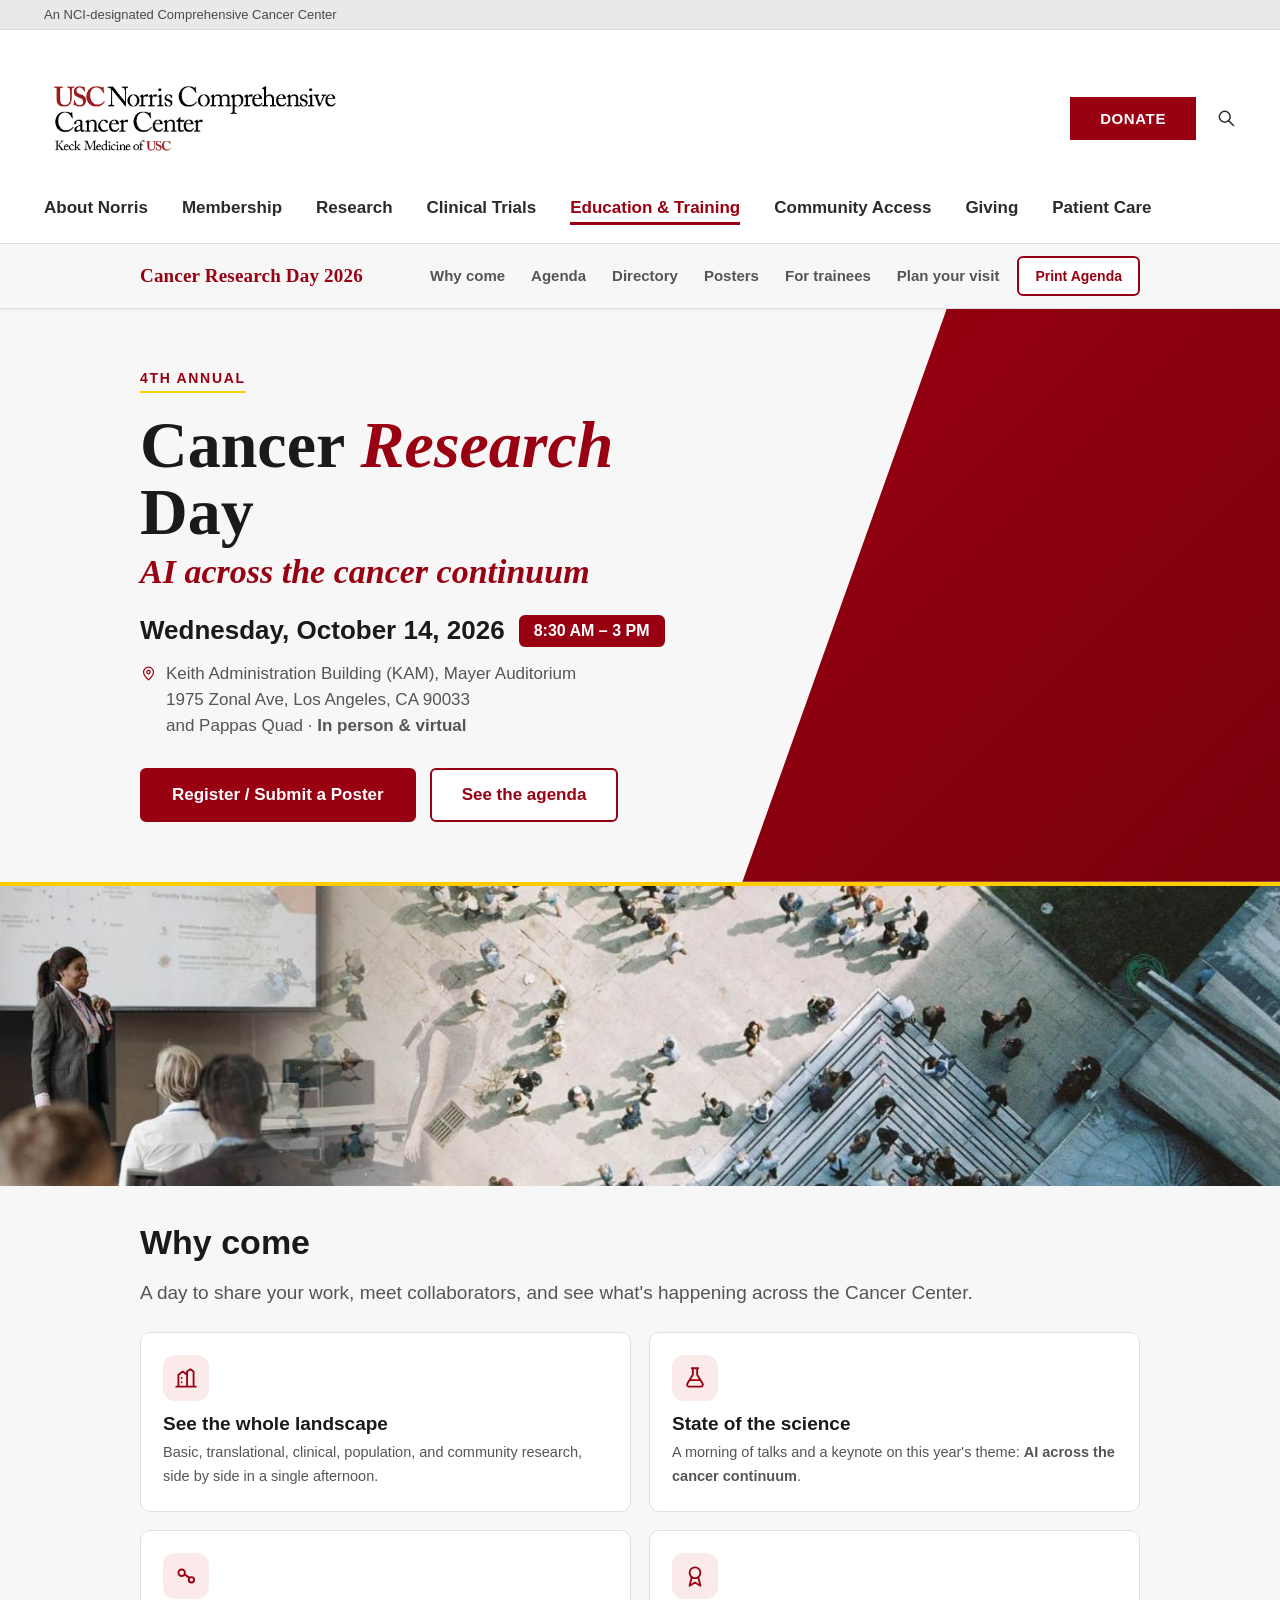
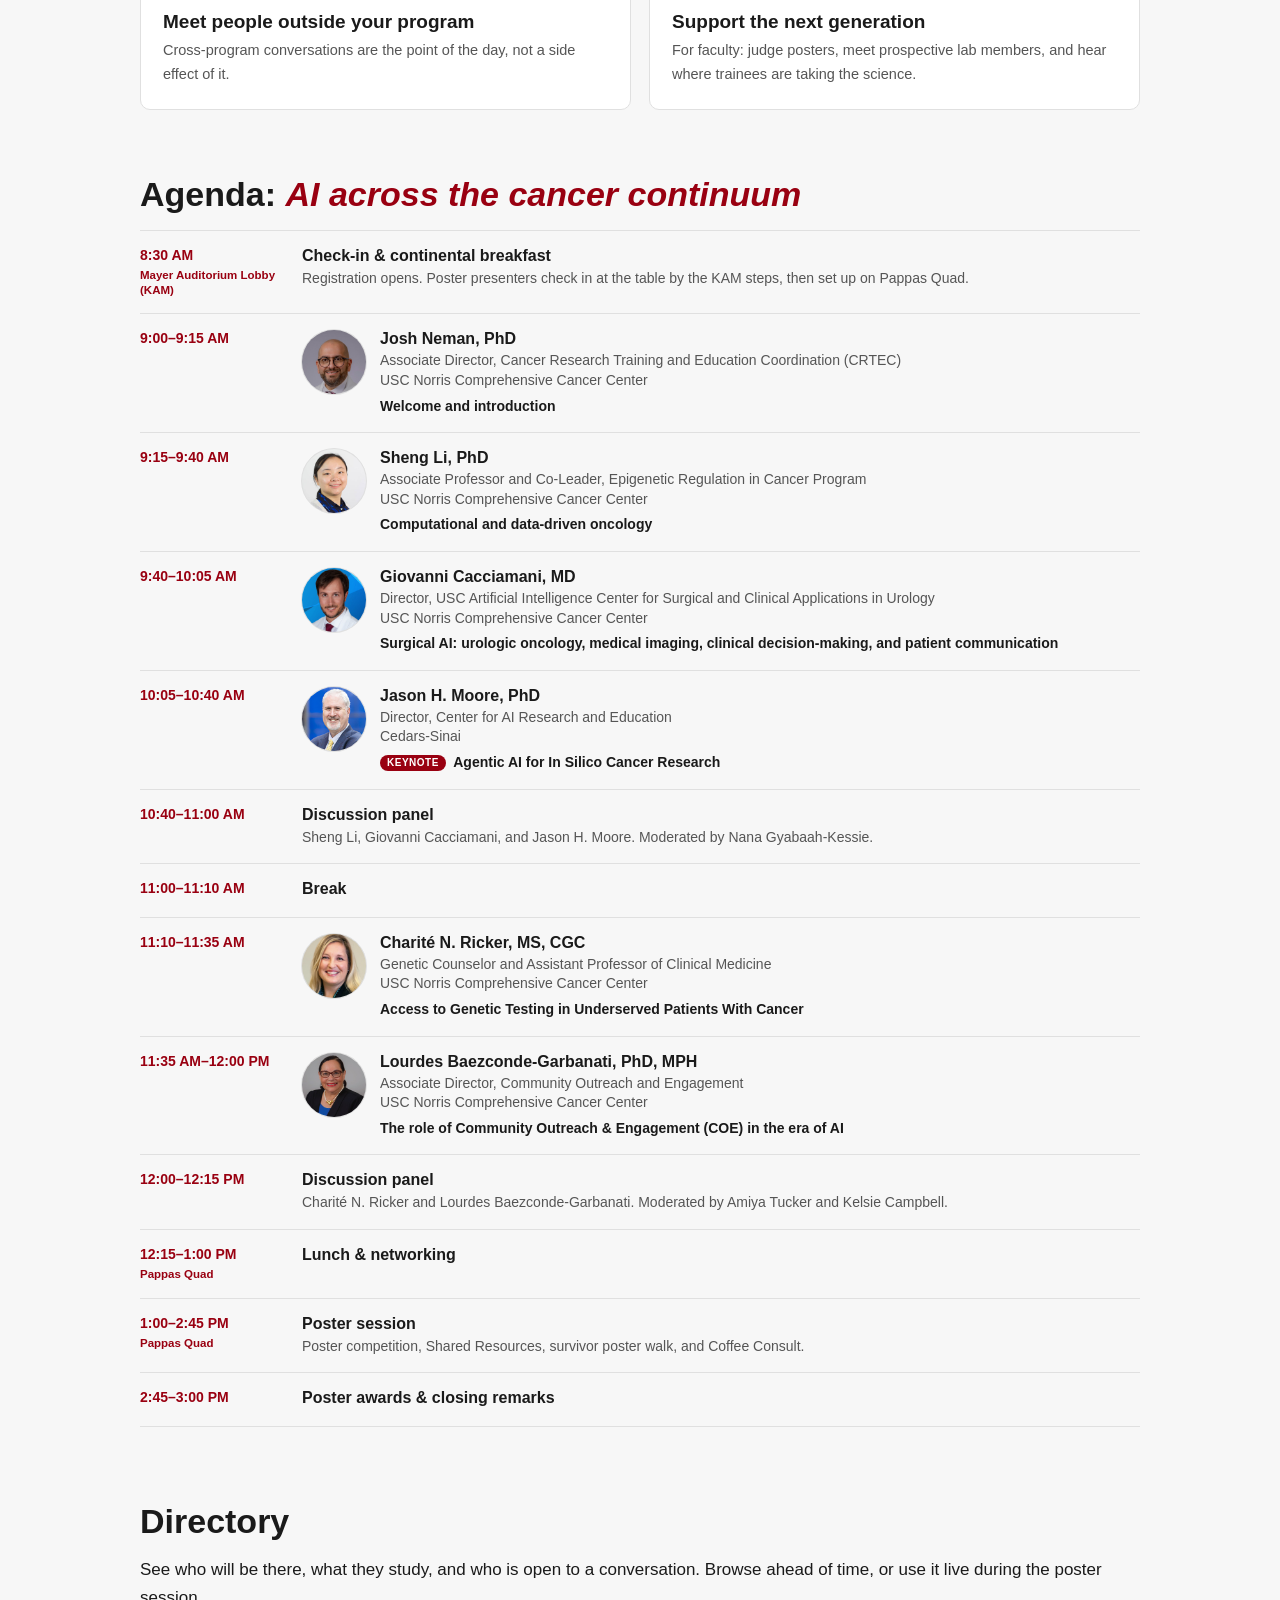
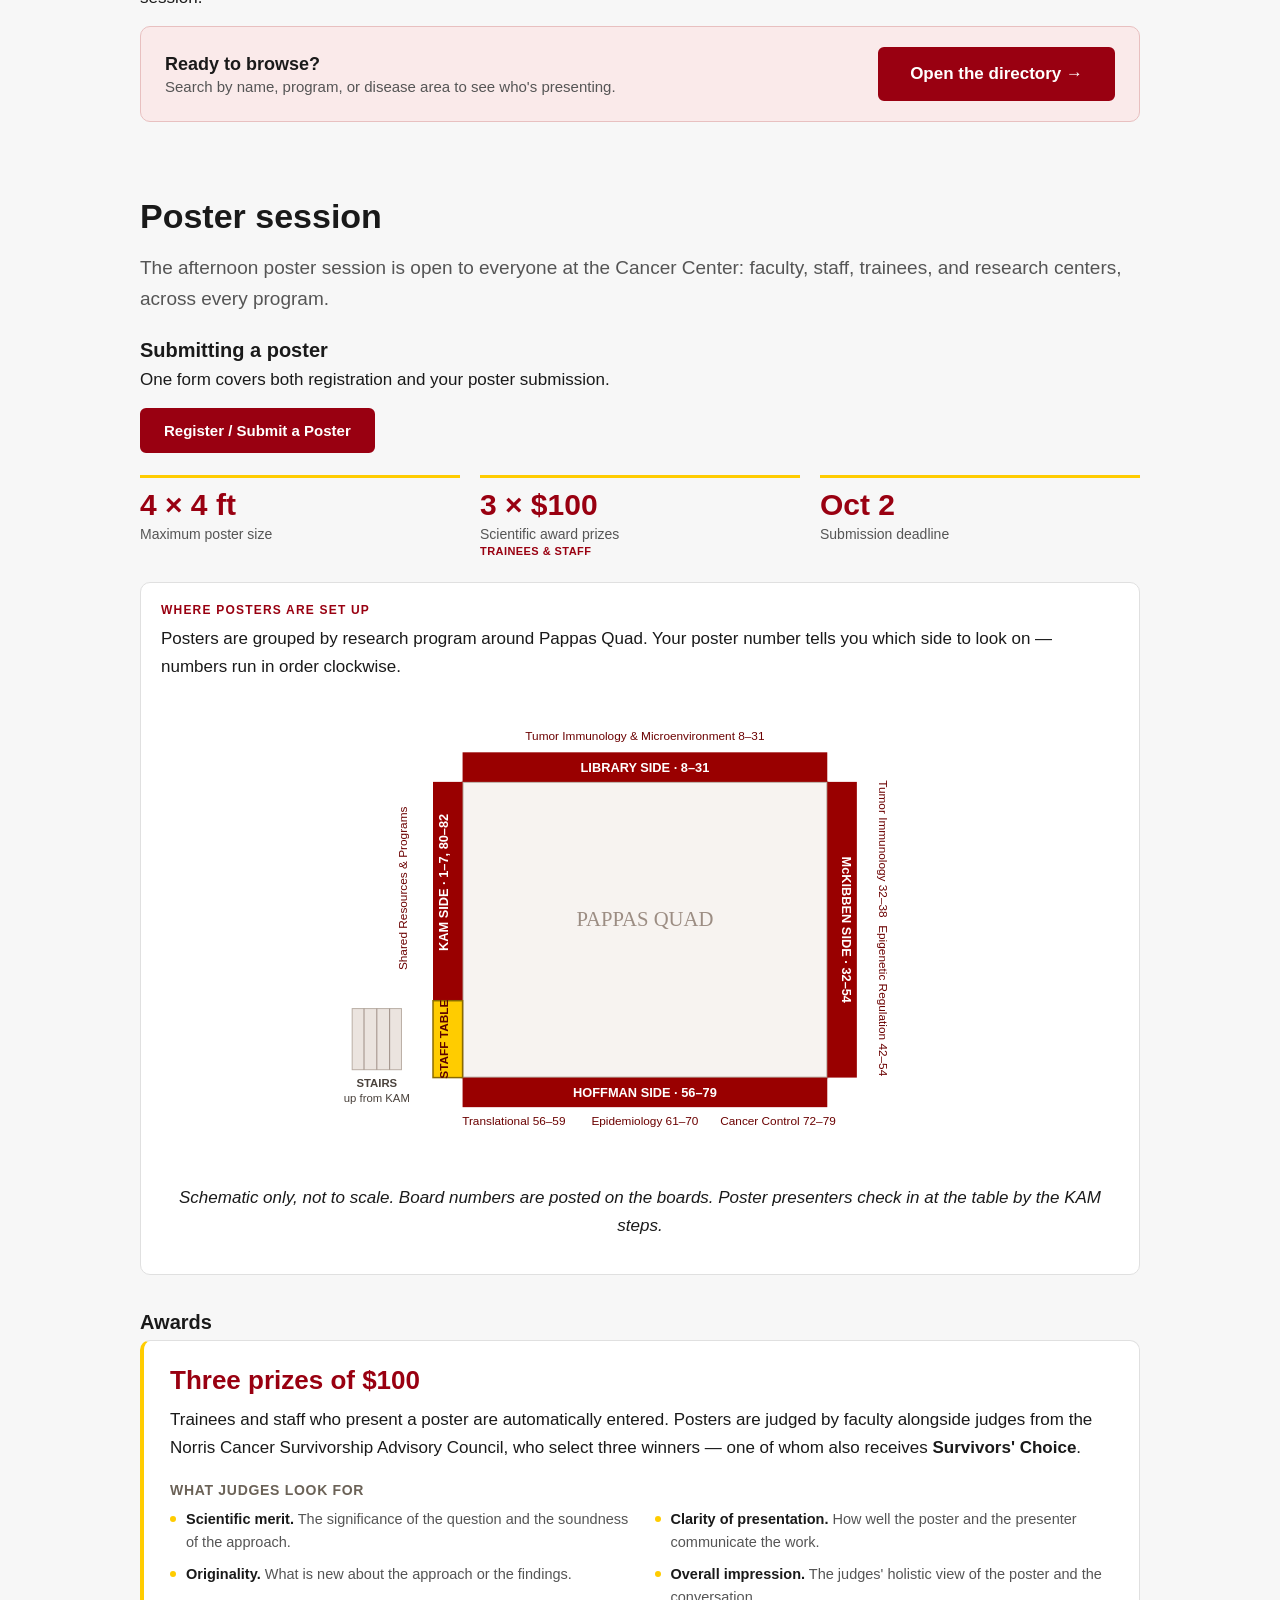
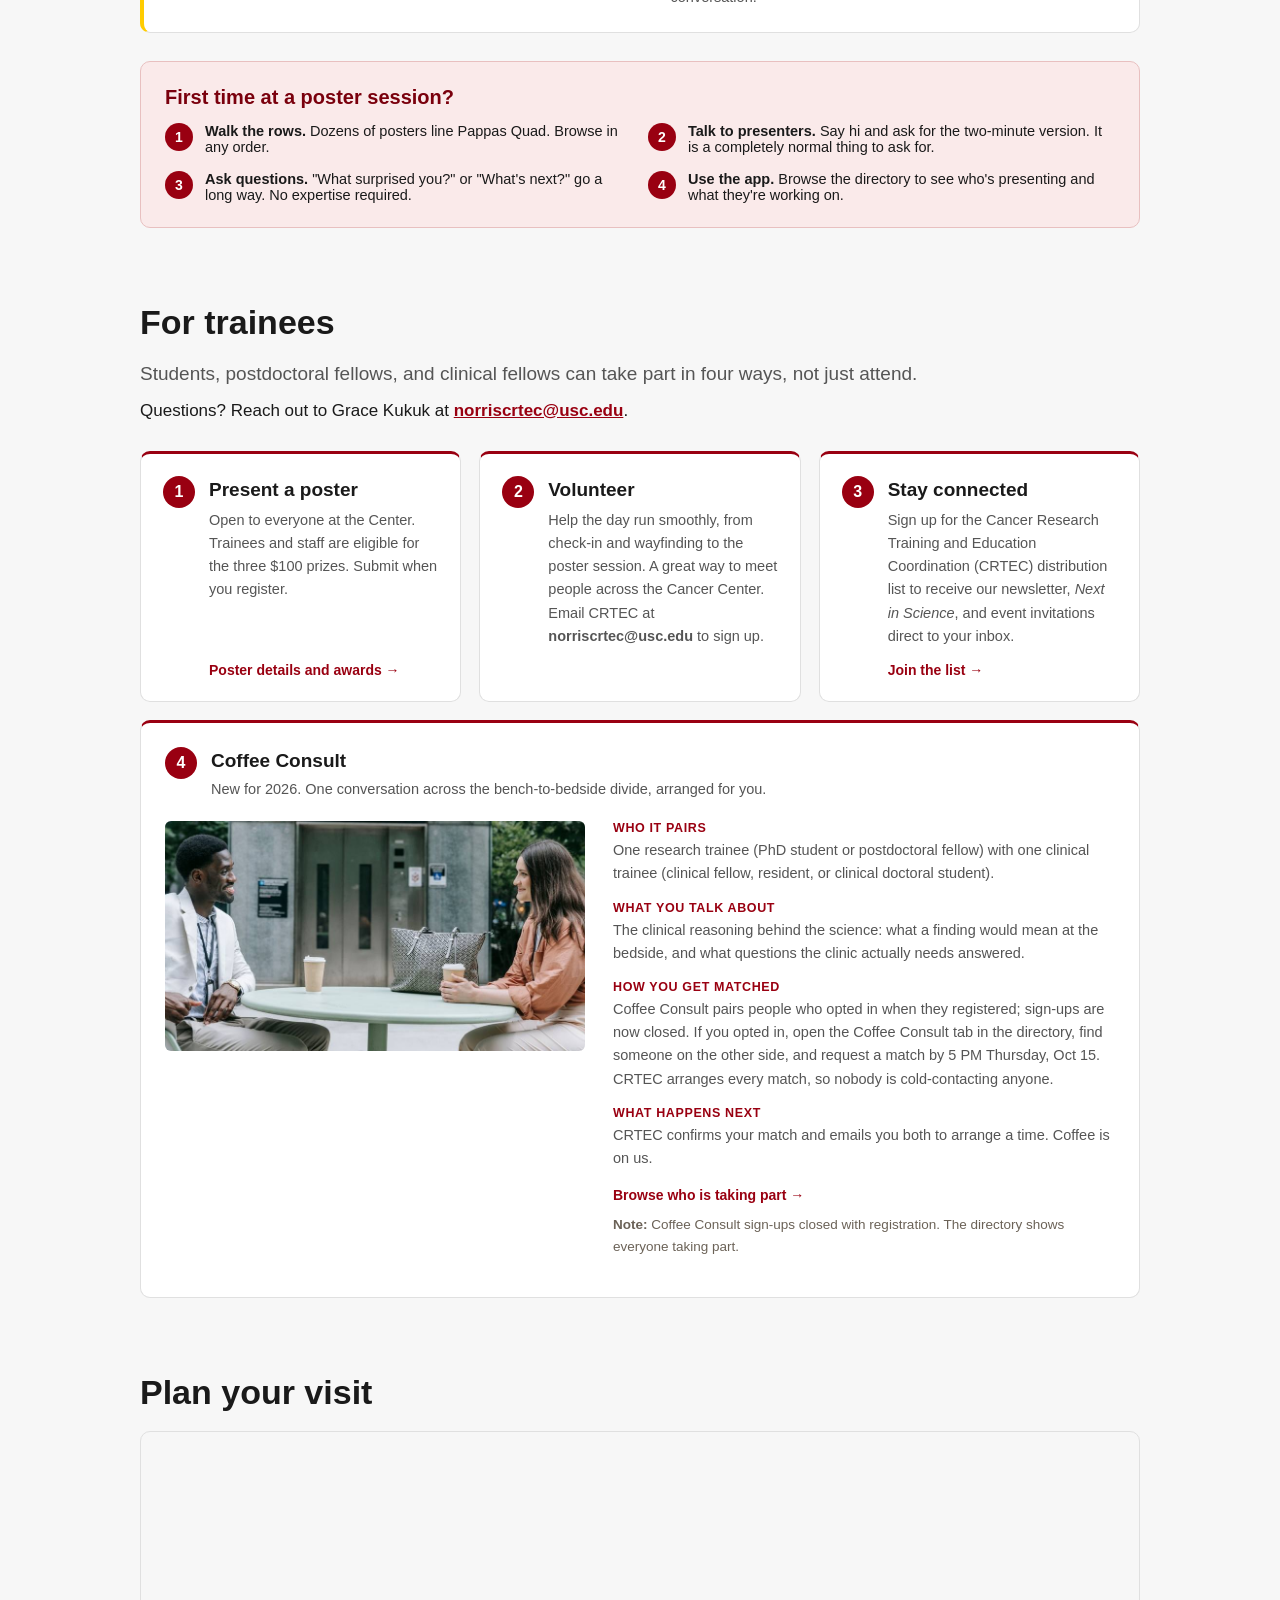
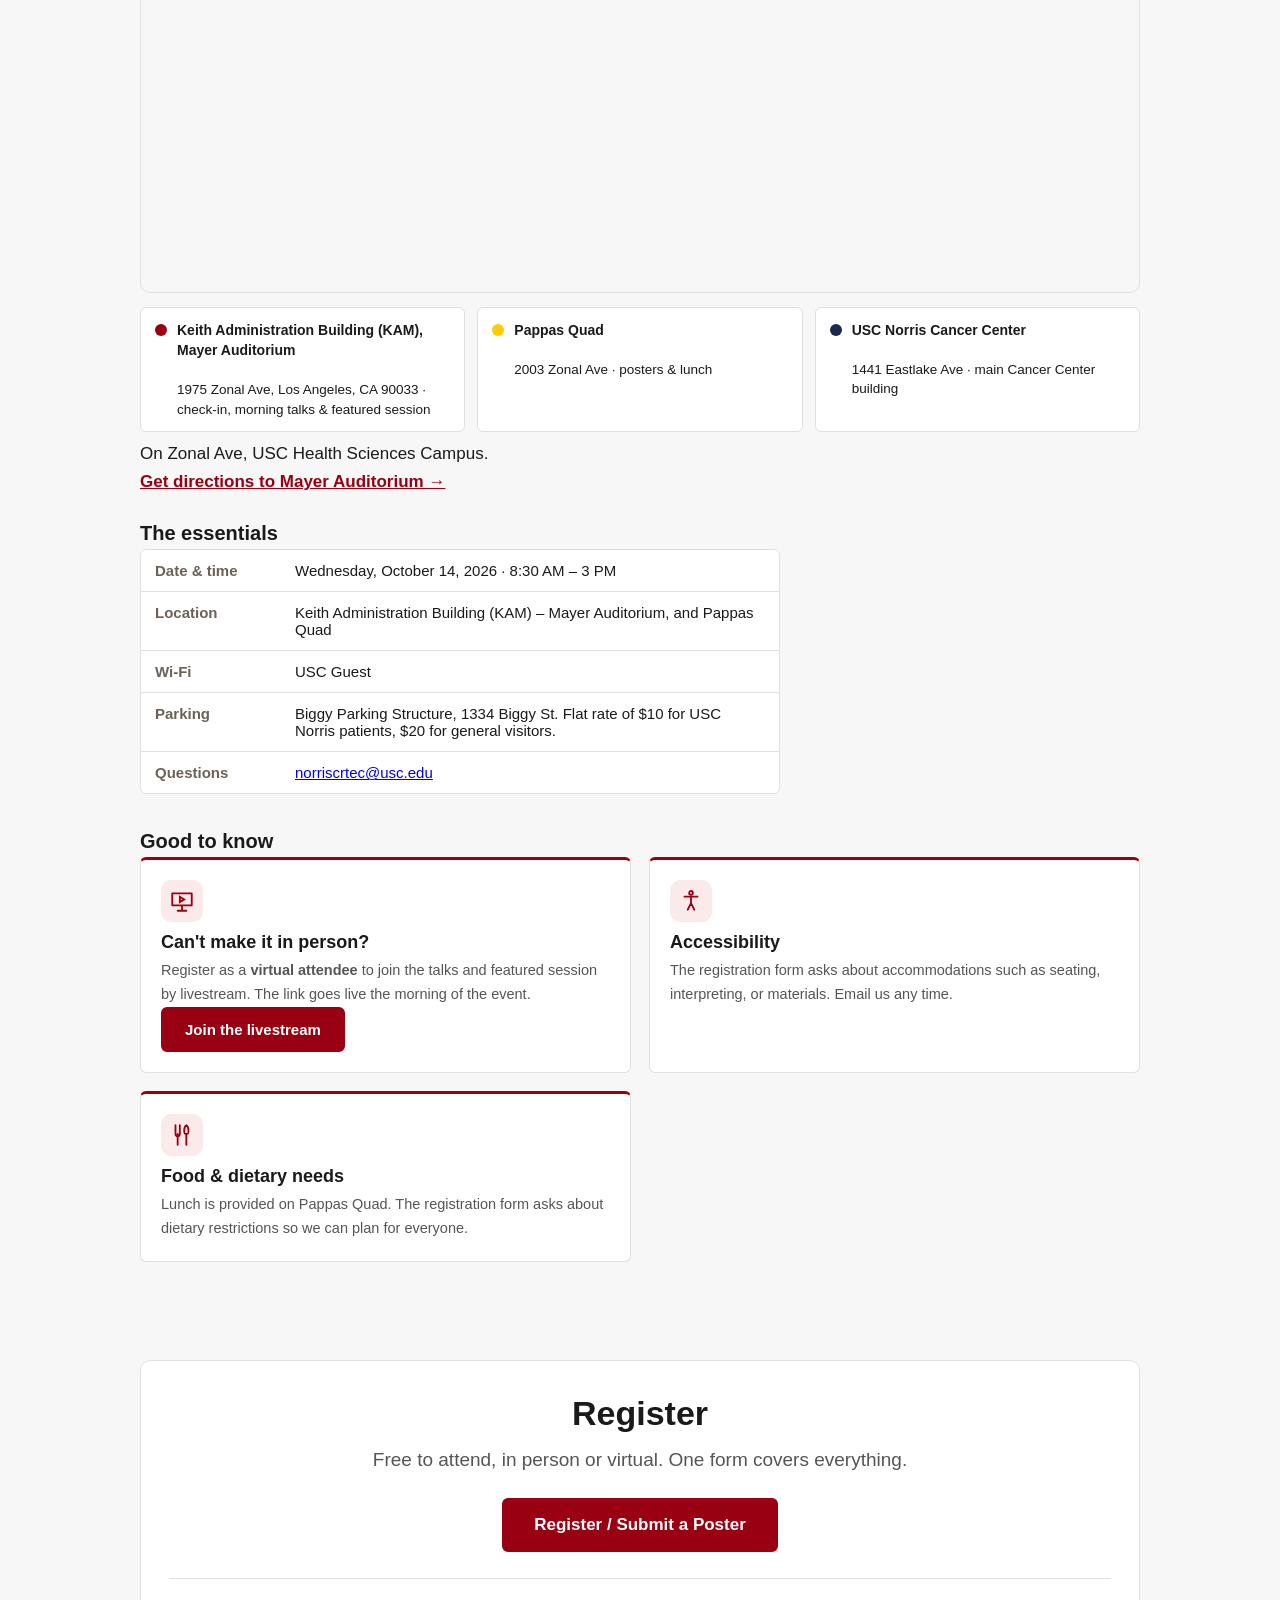
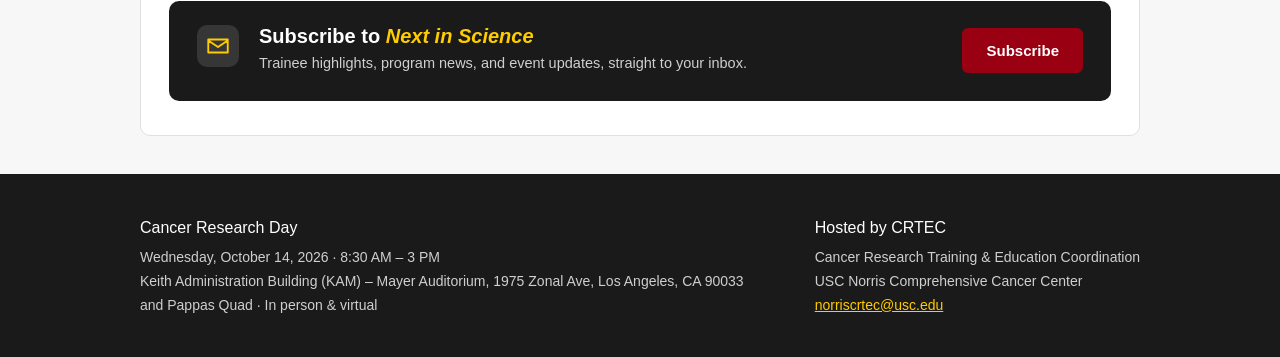
==== commit 1c6ad22a: "Add files via upload" ====
--- a/index.html
+++ b/index.html
@@ -60,6 +60,27 @@
 <meta name="description" content="4th Annual Cancer Research Day at USC Norris. Wednesday, October 14, 2026. Hosted by Cancer Research Training &amp; Education Coordination (CRTEC). Talks, an AI featured session, a poster session open to the whole Cancer Center, and Coffee Consult connections. In person and virtual.">
 <meta http-equiv="Cache-Control" content="no-cache, no-store, must-revalidate">
 <link rel="stylesheet" href="style.css?v=36">
+<style>
+  /* Quad map inside the directory (added with the Oct 9 update) */
+  .quadmap{margin:10px 0 4px;border:1px solid #ded5ce;border-radius:10px;background:#fff;overflow:hidden}
+  .quadmap>summary{cursor:pointer;padding:11px 14px;font-weight:650;font-size:14.5px;color:#990000;background:#f7f3f0;list-style:none}
+  .quadmap>summary::-webkit-details-marker{display:none}
+  .quadmap>summary::before{content:"\25b8";display:inline-block;margin-right:7px;transition:transform .15s}
+  .quadmap[open]>summary::before{transform:rotate(90deg)}
+  .quadmap-inner{padding:10px 12px 14px;background:#fff}
+  .quadmap-note{margin:8px 0 0;font-size:13px;color:#4a423c;line-height:1.45}
+
+  /* Legibility pass — overrides style.css, which sets several of these
+     below the WCAG AA 4.5:1 threshold at very small sizes. */
+  :root{ --text-light:#6B6257; }
+  .filter-panel-title{font-size:16px;font-weight:700;color:#1b1512}
+  .filter-section-label{font-size:11.5px;color:#44403C;letter-spacing:.06em;margin-bottom:8px}
+  .foption{font-size:13px;padding:7px 13px;color:#332F2B;border:1.5px solid #8A7F76;background:#fff}
+  .foption.selected{background:#8A0010 !important;border-color:#8A0010 !important;color:#fff !important}
+  .chip-quiet{color:#5C554E}
+  .results-count{color:#4A423C;font-size:13.5px}
+  .quad-layout-note,.quad-layout-caveat{color:#4A423C}
+</style>
 </head>
 <body>
 
@@ -212,35 +233,44 @@
 
       <div class="quad-layout">
         <div class="quad-layout-label">Where posters are set up</div>
-        <p class="p-wide quad-layout-note">Posters are grouped by topic around Pappas Quad. Your section letter (the letter before the dash in your poster number) tells you which side to look on.</p>
-        <svg class="quad-svg" viewBox="0 0 420 330" role="img" aria-label="Schematic of Pappas Quad. Keith Administration Building (KAM) side on the left: Shared Resources, Section S. Norris Medical Library side along the top: Sections A and B. Hoffman Medical Research (HMR) side along the bottom: Section C. McKibben Hall (MCH) side on the right, uphill: Sections D and E.">
-          <rect x="104" y="74" width="212" height="182" fill="#faf8f4" stroke="#d9d4cc" stroke-width="2"/>
-          <text x="210" y="158" text-anchor="middle" class="quad-center">Pappas<tspan x="210" dy="18">Quad</tspan></text>
-
-          <rect x="104" y="14" width="212" height="46" rx="6" fill="#c9a227"/>
-          <text x="210" y="32" text-anchor="middle" class="quad-side-label quad-side-label-dark">Norris Medical Library</text>
-          <text x="210" y="46" text-anchor="middle" class="quad-side-sub quad-side-sub-dark">Sections A–B</text>
-          <text x="210" y="57" text-anchor="middle" class="quad-side-sub quad-side-sub-dark">north</text>
-
-          <rect x="104" y="270" width="212" height="46" rx="6" fill="#7a0000"/>
-          <text x="210" y="290" text-anchor="middle" class="quad-side-label">Hoffman Medical Research</text>
-          <text x="210" y="304" text-anchor="middle" class="quad-side-sub">HMR · Section C</text>
-
-          <rect x="6" y="74" width="80" height="182" rx="6" fill="#990000"/>
-          <text x="46" y="165" text-anchor="middle" class="quad-side-label" transform="rotate(-90 46 165)">
-            <tspan x="46" dy="-8">Keith Administration</tspan>
-            <tspan x="46" dy="13" class="quad-side-sub">KAM · downhill</tspan>
-            <tspan x="46" dy="12" class="quad-side-sub">Shared Resources, S</tspan>
-          </text>
-
-          <rect x="334" y="74" width="80" height="182" rx="6" fill="#FFCC00"/>
-          <text x="374" y="165" text-anchor="middle" class="quad-side-label quad-side-label-dark" transform="rotate(90 374 165)">
-            <tspan x="374" dy="-8">McKibben Hall</tspan>
-            <tspan x="374" dy="13" class="quad-side-sub quad-side-sub-dark">MCH · uphill</tspan>
-            <tspan x="374" dy="12" class="quad-side-sub quad-side-sub-dark">Sections D–E</tspan>
-          </text>
-        </svg>
-        <p class="p-wide quad-layout-caveat">Schematic only, not to scale. Board numbers are posted on-site.</p>
+        <p class="p-wide quad-layout-note">Posters are grouped by research program around Pappas Quad. Your poster number tells you which side to look on &mdash; numbers run in order clockwise.</p>
+        <div class="quadmap-inner">
+        <svg viewBox="0 0 700 460" width="100%" style="max-width:690px;display:block;margin:0 auto"
+     role="img" aria-label="Schematic of Pappas Quad showing the four poster sides and the staff table">
+  <rect x="170" y="78" width="370" height="300" fill="#f7f3f0" stroke="#b9ada4" stroke-width="2"/>
+  <text x="355" y="224" text-anchor="middle" font-family="Georgia,serif" font-size="21" fill="#9c8d83">PAPPAS QUAD</text>
+  <rect x="170" y="48" width="370" height="30" fill="#990000"/>
+  <text x="355" y="68" text-anchor="middle" font-family="Arial" font-size="13" font-weight="bold" fill="#fff">LIBRARY SIDE &#183; 8&#8211;31</text>
+  <text x="355" y="36" text-anchor="middle" font-family="Arial" font-size="12" fill="#6b0000">Tumor Immunology &amp; Microenvironment 8&#8211;31</text>
+  <rect x="540" y="78" width="30" height="300" fill="#990000"/>
+  <text x="555" y="228" text-anchor="middle" font-family="Arial" font-size="13" font-weight="bold" fill="#fff"
+        transform="rotate(90 555 228)">McKIBBEN SIDE &#183; 32&#8211;54</text>
+  <text x="592" y="146" text-anchor="middle" font-family="Arial" font-size="12" fill="#6b0000"
+        transform="rotate(90 592 146)">Tumor Immunology 32&#8211;38</text>
+  <text x="592" y="300" text-anchor="middle" font-family="Arial" font-size="12" fill="#6b0000"
+        transform="rotate(90 592 300)">Epigenetic Regulation 42&#8211;54</text>
+  <rect x="170" y="378" width="370" height="30" fill="#990000"/>
+  <text x="355" y="398" text-anchor="middle" font-family="Arial" font-size="13" font-weight="bold" fill="#fff">HOFFMAN SIDE &#183; 56&#8211;79</text>
+  <text x="222" y="426" text-anchor="middle" font-family="Arial" font-size="12" fill="#6b0000">Translational 56&#8211;59</text>
+  <text x="355" y="426" text-anchor="middle" font-family="Arial" font-size="12" fill="#6b0000">Epidemiology 61&#8211;70</text>
+  <text x="490" y="426" text-anchor="middle" font-family="Arial" font-size="12" fill="#6b0000">Cancer Control 72&#8211;79</text>
+  <rect x="140" y="78" width="30" height="300" fill="#990000"/>
+  <text x="155" y="180" text-anchor="middle" font-family="Arial" font-size="13" font-weight="bold" fill="#fff"
+        transform="rotate(-90 155 180)">KAM SIDE &#183; 1&#8211;7, 80&#8211;82</text>
+  <text x="114" y="186" text-anchor="middle" font-family="Arial" font-size="12" fill="#6b0000"
+        transform="rotate(-90 114 186)">Shared Resources &amp; Programs</text>
+  <rect x="140" y="300" width="30" height="78" fill="#FFCC00" stroke="#8a6a00" stroke-width="1.5"/>
+  <text x="155" y="339" text-anchor="middle" font-family="Arial" font-size="12" font-weight="bold" fill="#5c0000"
+        transform="rotate(-90 155 339)">STAFF TABLE</text>
+  <rect x="58" y="308" width="50" height="62" fill="#ebe4df" stroke="#b9ada4"/>
+  <line x1="70" y1="308" x2="70" y2="370" stroke="#9c8d83"/>
+  <line x1="83" y1="308" x2="83" y2="370" stroke="#9c8d83"/>
+  <line x1="96" y1="308" x2="96" y2="370" stroke="#9c8d83"/>
+  <text x="83" y="388" text-anchor="middle" font-family="Arial" font-size="11.5" font-weight="bold" fill="#4a423c">STAIRS</text>
+  <text x="83" y="403" text-anchor="middle" font-family="Arial" font-size="11.5" fill="#4a423c">up from KAM</text>
+</svg>
+        </div>
+        <p class="p-wide quad-layout-caveat">Schematic only, not to scale. Board numbers are posted on the boards. Poster presenters check in at the table by the KAM steps.</p>
       </div>
 
       <h3 class="sub-head">Awards</h3>
@@ -275,7 +305,7 @@
     <div class="band-inner">
       <h2>For trainees</h2>
       <p class="lead p-wide">Students, postdoctoral fellows, and clinical fellows can take part in four ways, not just attend.</p>
-      <p class="p-wide trainee-poc">Questions? Reach out to Grace Kukuk at <a href="mailto:crtec@usc.edu">crtec@usc.edu</a>.</p>
+      <p class="p-wide trainee-poc">Questions? Reach out to Grace Kukuk at <a href="mailto:norriscrtec@usc.edu">norriscrtec@usc.edu</a>.</p>
 
       <div class="ways-grid ways-grid-3">
         <div class="way-card">
@@ -290,7 +320,7 @@
           <span class="way-num">2</span>
           <div>
             <h3>Volunteer</h3>
-            <p>Help the day run smoothly, from check-in and wayfinding to the poster session. A great way to meet people across the Cancer Center. Email CRTEC at <strong>crtec@usc.edu</strong> to sign up.</p>
+            <p>Help the day run smoothly, from check-in and wayfinding to the poster session. A great way to meet people across the Cancer Center. Email CRTEC at <strong>norriscrtec@usc.edu</strong> to sign up.</p>
           </div>
         </div>
         <div class="way-card">
@@ -320,12 +350,12 @@
               <dt>What you talk about</dt>
               <dd>The clinical reasoning behind the science: what a finding would mean at the bedside, and what questions the clinic actually needs answered.</dd>
               <dt>How you get matched</dt>
-              <dd>Open the Coffee Consult tab in the directory, find someone on the other side, and request a match by 5 PM the next day, Oct 15. CRTEC arranges every match, so nobody is cold-contacting anyone.</dd>
+              <dd>Coffee Consult pairs people who opted in when they registered; sign-ups are now closed. If you opted in, open the Coffee Consult tab in the directory, find someone on the other side, and request a match by 5 PM Thursday, Oct 15. CRTEC arranges every match, so nobody is cold-contacting anyone.</dd>
               <dt>What happens next</dt>
               <dd>CRTEC confirms your match and emails you both to arrange a time. Coffee is on us.</dd>
             </dl>
             <a class="way-link" href="#" onclick="openDirectory(); return false;">Browse who is taking part →</a>
-            <p class="cc-note"><strong>Note:</strong> The directory will be updated as registrations are received.</p>
+            <p class="cc-note"><strong>Note:</strong> Coffee Consult sign-ups closed with registration. The directory shows everyone taking part.</p>
           </div>
         </div>
       </div>
@@ -418,7 +448,7 @@
         <div class="footer-title">Hosted by CRTEC</div>
         Cancer Research Training &amp; Education Coordination<br>
         USC Norris Comprehensive Cancer Center<br>
-        <a id="footer-contact" href="mailto:crtec@usc.edu">crtec@usc.edu</a>
+        <a id="footer-contact" href="mailto:norriscrtec@usc.edu">norriscrtec@usc.edu</a>
       </div>
     </div>
   </footer>
@@ -451,9 +481,7 @@
       <p id="selfpicker-error" class="selfpicker-error"></p>
       <button class="btn-primary" onclick="confirmSelfByEmail()">Continue</button>
       <p class="selfpicker-foot">
-        Not registered for Coffee Consult yet?
-        <a id="selfpicker-register-link" href="#" target="_blank" rel="noopener">Open the registration form</a>
-        Resubmitting with the same email updates your entry, and you will appear here within a few minutes.
+        Use the email address you registered with. Coffee Consult sign-ups are closed, so if your email is not recognised you are not on the list this year.
       </p>
     </div>
   </div>
@@ -479,6 +507,46 @@
         <span class="filter-icon">⊞</span><span id="filter-toggle-label">Filter</span>
       </button>
     </div>
+    <details class="quadmap" id="quadmap">
+      <summary>Map of Pappas Quad &mdash; where the boards are</summary>
+      <div class="quadmap-inner">
+      <svg viewBox="0 0 700 460" width="100%" style="max-width:690px;display:block;margin:0 auto"
+     role="img" aria-label="Schematic of Pappas Quad showing the four poster sides and the staff table">
+  <rect x="170" y="78" width="370" height="300" fill="#f7f3f0" stroke="#b9ada4" stroke-width="2"/>
+  <text x="355" y="224" text-anchor="middle" font-family="Georgia,serif" font-size="21" fill="#9c8d83">PAPPAS QUAD</text>
+  <rect x="170" y="48" width="370" height="30" fill="#990000"/>
+  <text x="355" y="68" text-anchor="middle" font-family="Arial" font-size="13" font-weight="bold" fill="#fff">LIBRARY SIDE &#183; 8&#8211;31</text>
+  <text x="355" y="36" text-anchor="middle" font-family="Arial" font-size="12" fill="#6b0000">Tumor Immunology &amp; Microenvironment 8&#8211;31</text>
+  <rect x="540" y="78" width="30" height="300" fill="#990000"/>
+  <text x="555" y="228" text-anchor="middle" font-family="Arial" font-size="13" font-weight="bold" fill="#fff"
+        transform="rotate(90 555 228)">McKIBBEN SIDE &#183; 32&#8211;54</text>
+  <text x="592" y="146" text-anchor="middle" font-family="Arial" font-size="12" fill="#6b0000"
+        transform="rotate(90 592 146)">Tumor Immunology 32&#8211;38</text>
+  <text x="592" y="300" text-anchor="middle" font-family="Arial" font-size="12" fill="#6b0000"
+        transform="rotate(90 592 300)">Epigenetic Regulation 42&#8211;54</text>
+  <rect x="170" y="378" width="370" height="30" fill="#990000"/>
+  <text x="355" y="398" text-anchor="middle" font-family="Arial" font-size="13" font-weight="bold" fill="#fff">HOFFMAN SIDE &#183; 56&#8211;79</text>
+  <text x="222" y="426" text-anchor="middle" font-family="Arial" font-size="12" fill="#6b0000">Translational 56&#8211;59</text>
+  <text x="355" y="426" text-anchor="middle" font-family="Arial" font-size="12" fill="#6b0000">Epidemiology 61&#8211;70</text>
+  <text x="490" y="426" text-anchor="middle" font-family="Arial" font-size="12" fill="#6b0000">Cancer Control 72&#8211;79</text>
+  <rect x="140" y="78" width="30" height="300" fill="#990000"/>
+  <text x="155" y="180" text-anchor="middle" font-family="Arial" font-size="13" font-weight="bold" fill="#fff"
+        transform="rotate(-90 155 180)">KAM SIDE &#183; 1&#8211;7, 80&#8211;82</text>
+  <text x="114" y="186" text-anchor="middle" font-family="Arial" font-size="12" fill="#6b0000"
+        transform="rotate(-90 114 186)">Shared Resources &amp; Programs</text>
+  <rect x="140" y="300" width="30" height="78" fill="#FFCC00" stroke="#8a6a00" stroke-width="1.5"/>
+  <text x="155" y="339" text-anchor="middle" font-family="Arial" font-size="12" font-weight="bold" fill="#5c0000"
+        transform="rotate(-90 155 339)">STAFF TABLE</text>
+  <rect x="58" y="308" width="50" height="62" fill="#ebe4df" stroke="#b9ada4"/>
+  <line x1="70" y1="308" x2="70" y2="370" stroke="#9c8d83"/>
+  <line x1="83" y1="308" x2="83" y2="370" stroke="#9c8d83"/>
+  <line x1="96" y1="308" x2="96" y2="370" stroke="#9c8d83"/>
+  <text x="83" y="388" text-anchor="middle" font-family="Arial" font-size="11.5" font-weight="bold" fill="#4a423c">STAIRS</text>
+  <text x="83" y="403" text-anchor="middle" font-family="Arial" font-size="11.5" fill="#4a423c">up from KAM</text>
+</svg>
+        <p class="quadmap-note">Board numbers run in order clockwise around the quad. Poster presenters check in at the table by the KAM steps.</p>
+      </div>
+    </details>
     <div class="results-count" id="results-count"></div>
     <div class="card-list" id="directory-list"><div class="loading-state">Loading participants…</div></div>
   </div>
@@ -487,13 +555,12 @@
   <div id="filter-panel" class="filter-panel" style="display:none">
     <div class="filter-panel-header">
       <button class="filter-close" onclick="closeFilterPanel()">✕</button>
-      <span class="filter-panel-title">Filter participants</span>
+      <span class="filter-panel-title">Filter</span>
       <button class="filter-clear" onclick="clearAllFilters()">Clear all</button>
     </div>
     <div class="filter-panel-body">
       <div class="filter-section"><div class="filter-section-label">Role</div><div class="filter-option-grid" id="role-options"></div></div>
       <div class="filter-section"><div class="filter-section-label">Research Program</div><div class="filter-option-grid" id="program-options"></div></div>
-      <div class="filter-section"><div class="filter-section-label">Disease / Focus Area</div><div class="filter-option-grid" id="disease-options"></div></div>
       <div class="filter-section"><div class="filter-section-label">Coffee Consult</div><div class="filter-option-grid" id="clinical-options">
         <button class="foption" data-group="clinical" data-val="true" onclick="toggleFilter(this)">☕ Open to Coffee Consult</button>
       </div></div>
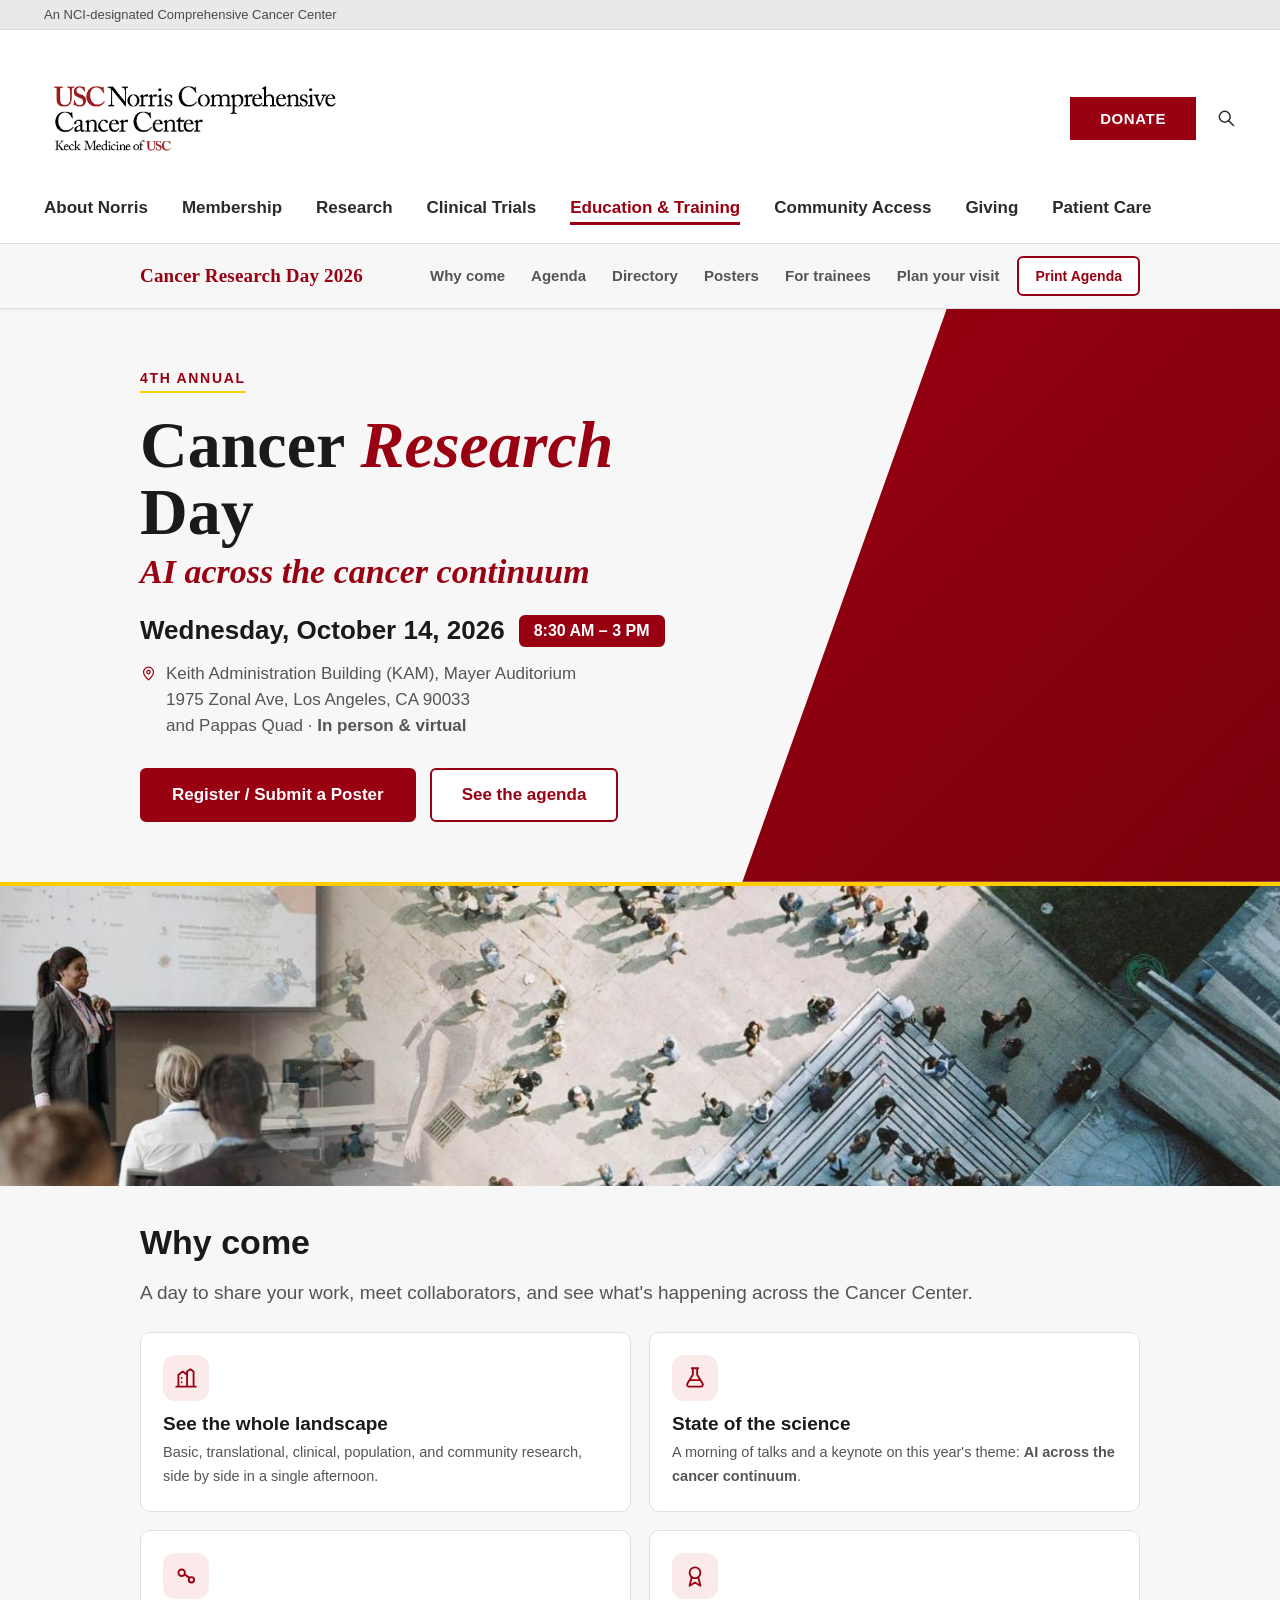
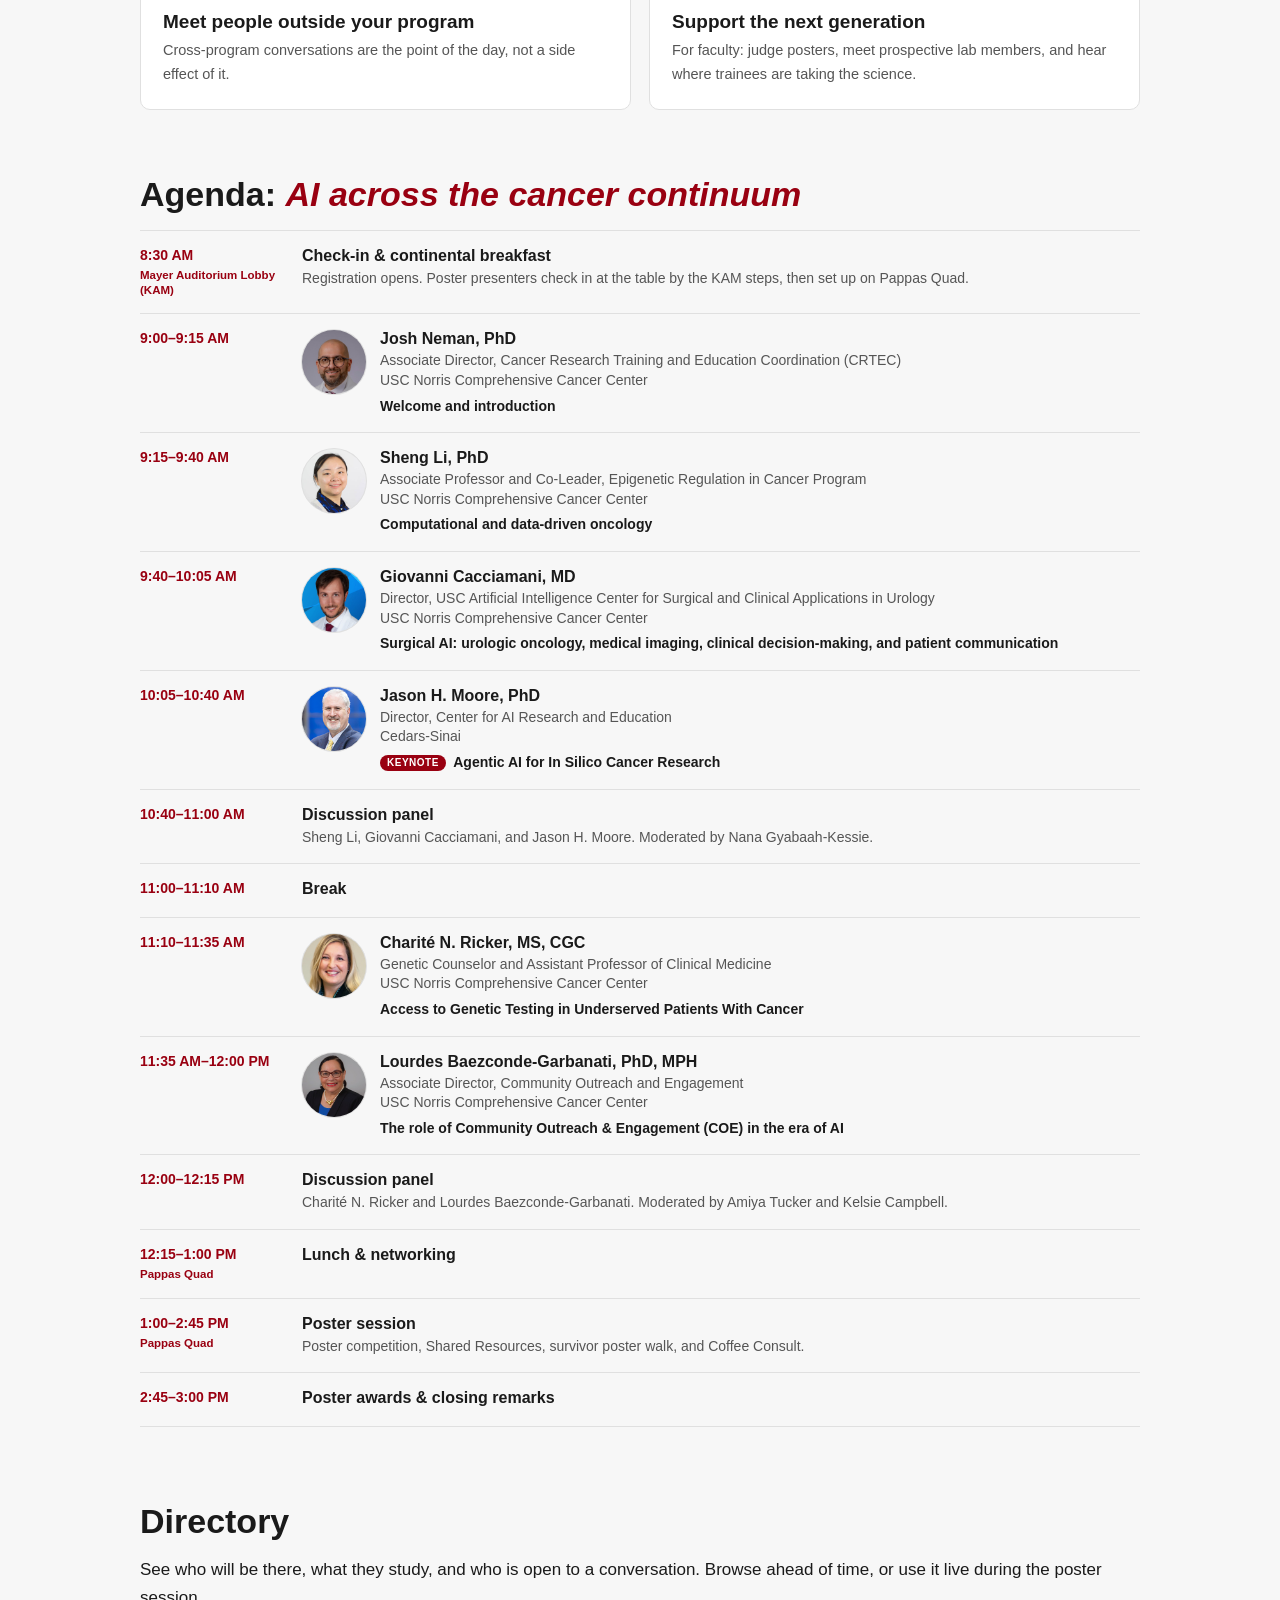
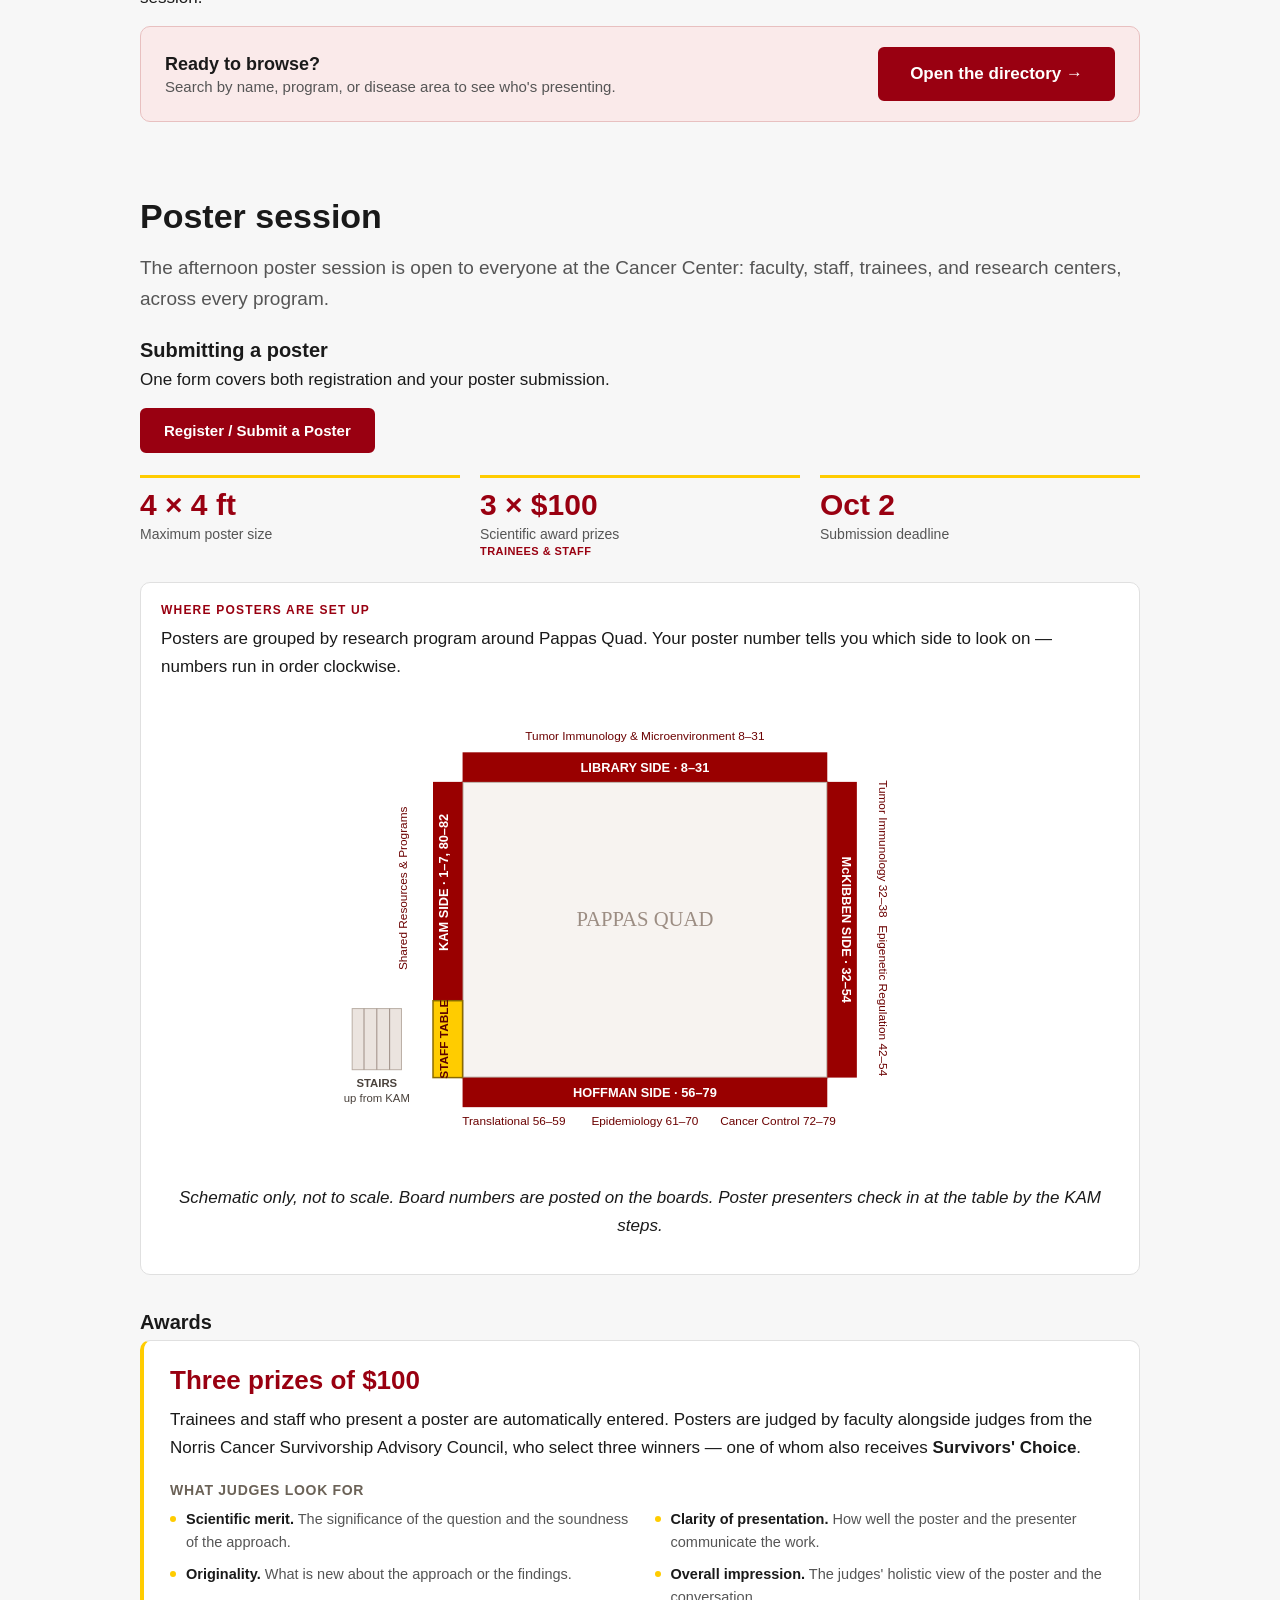
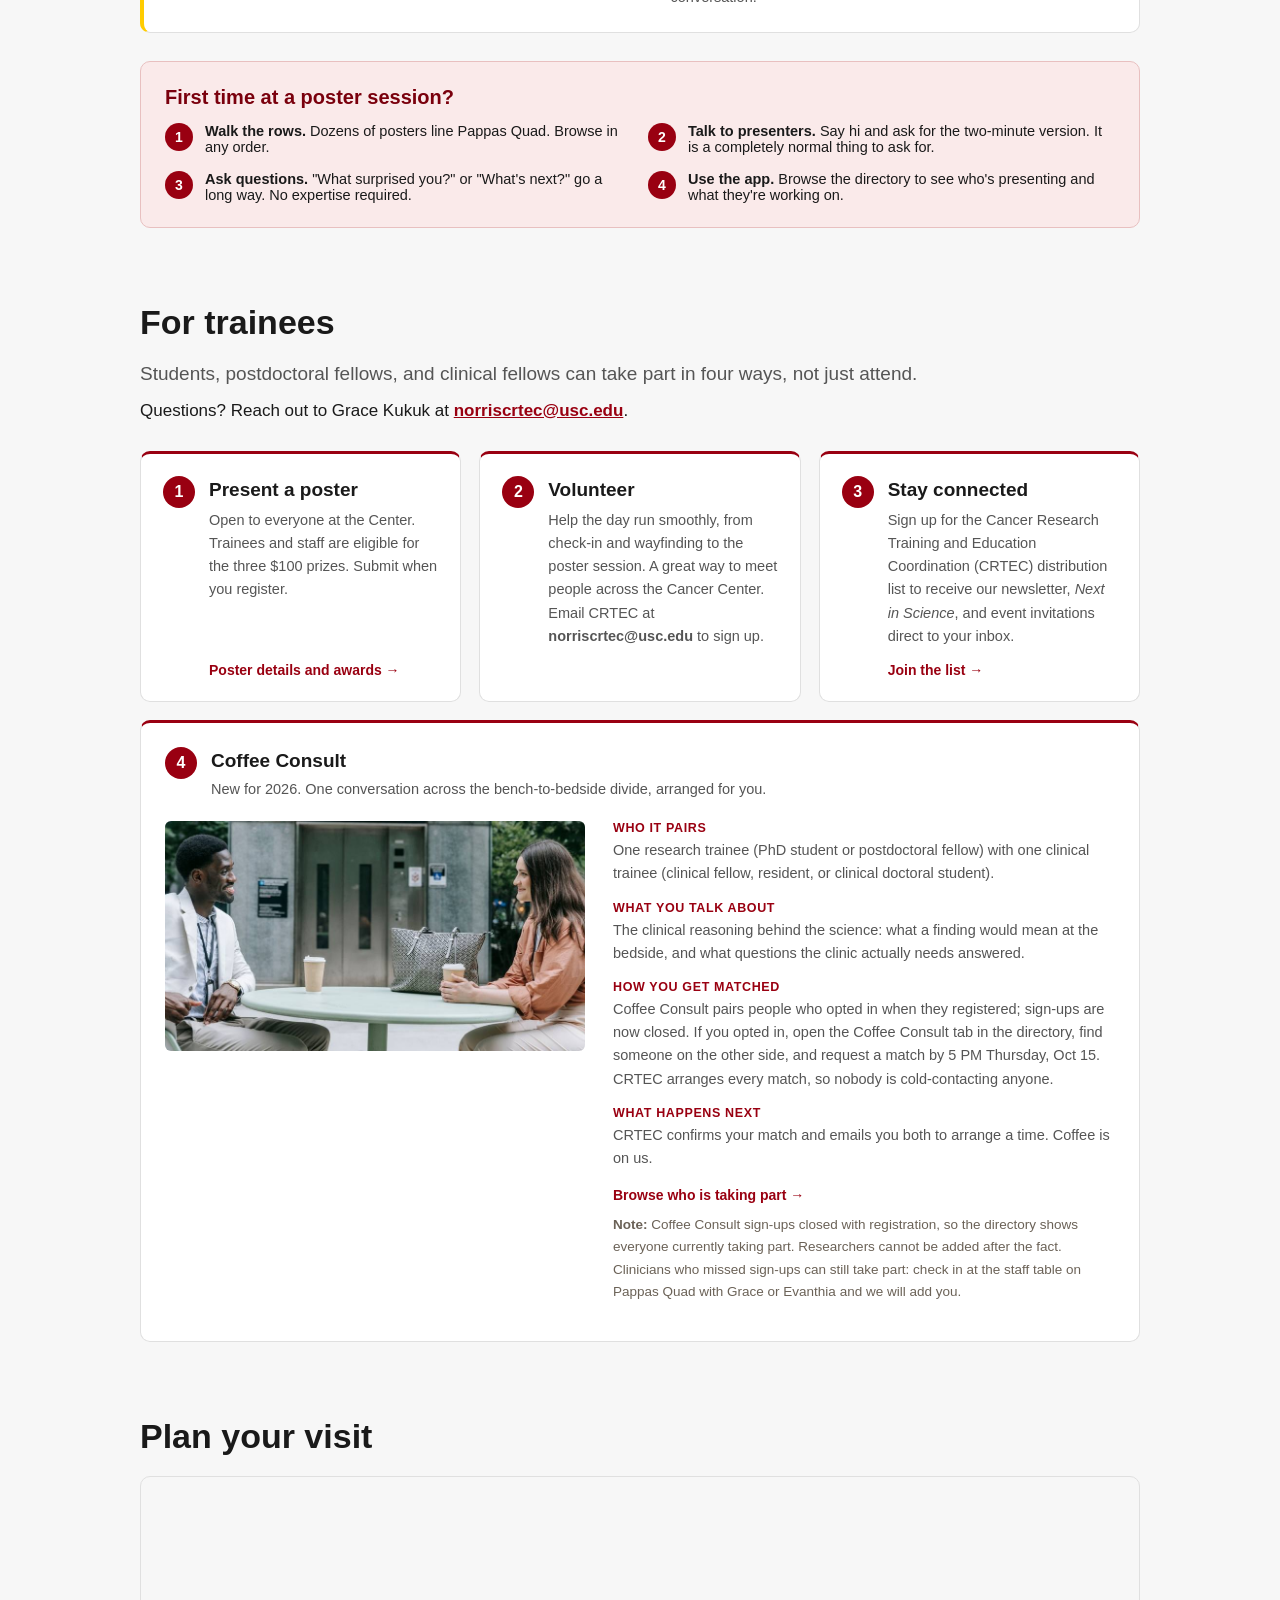
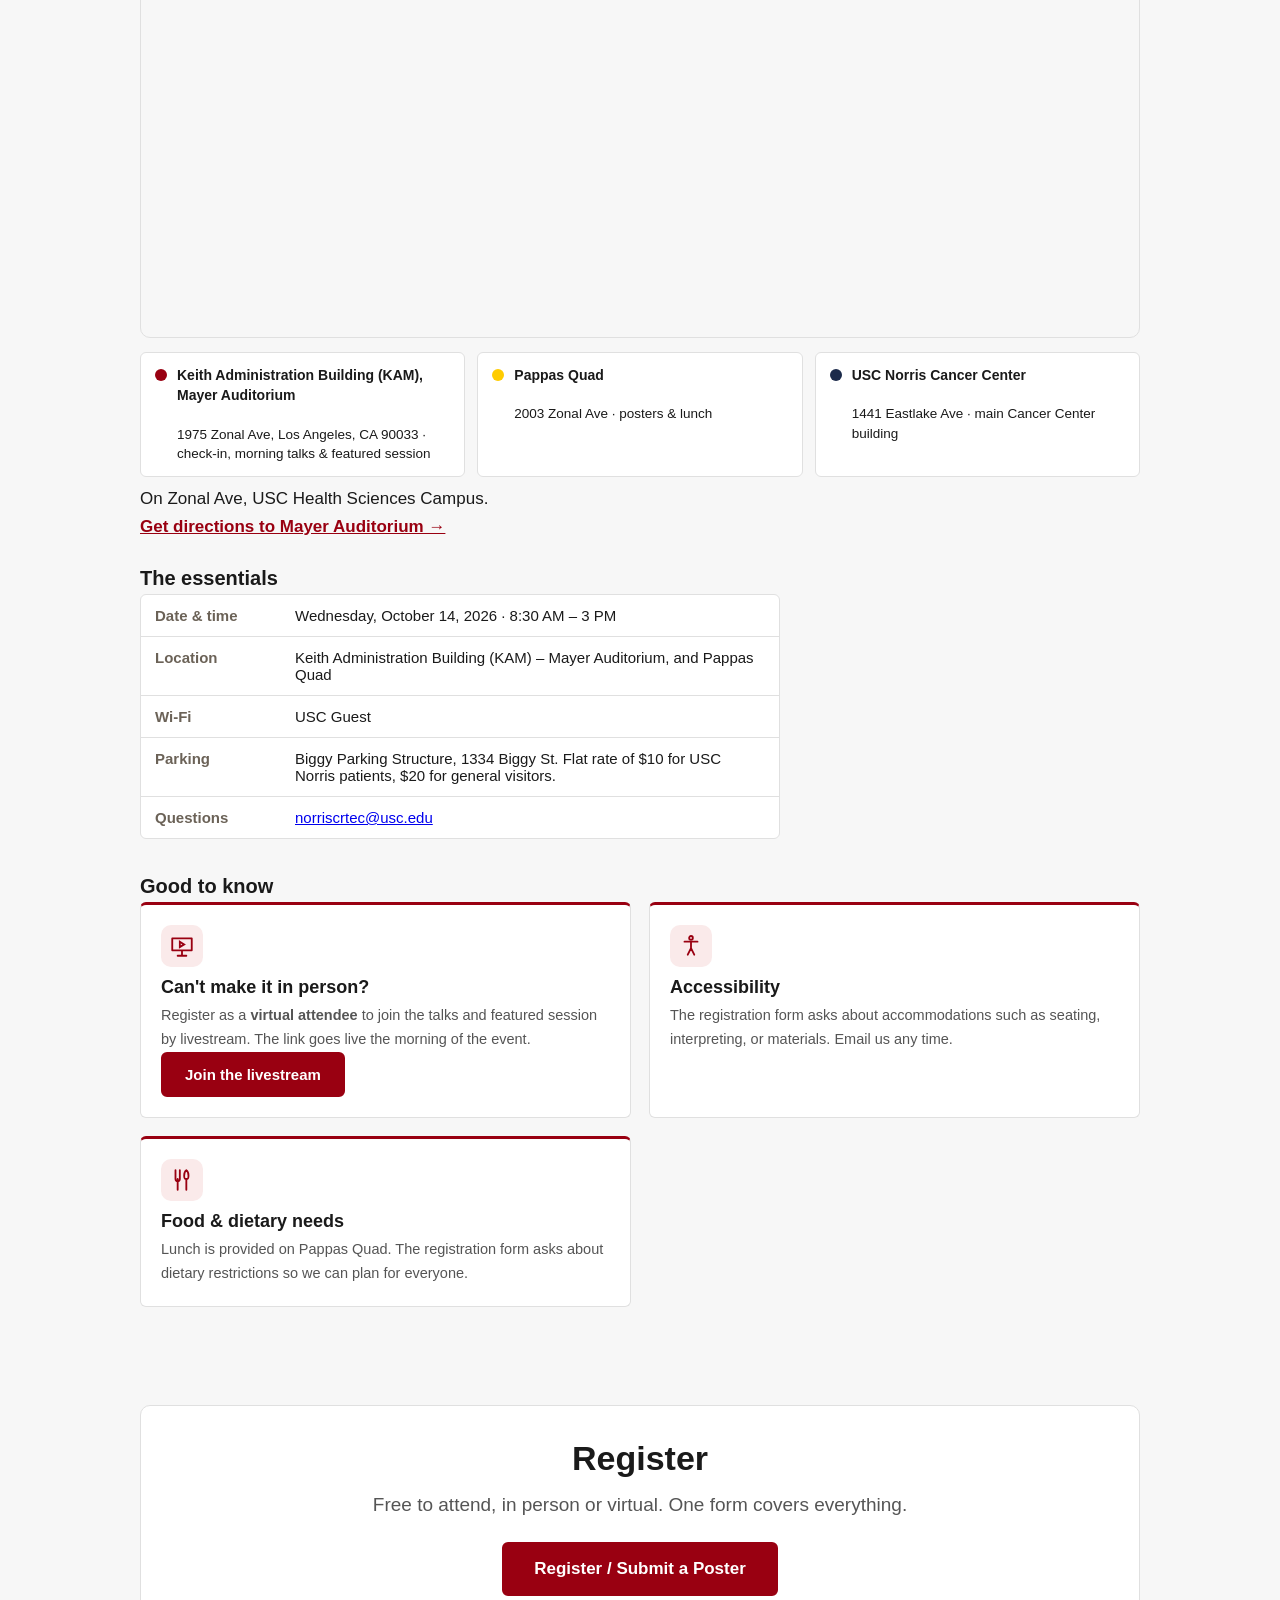
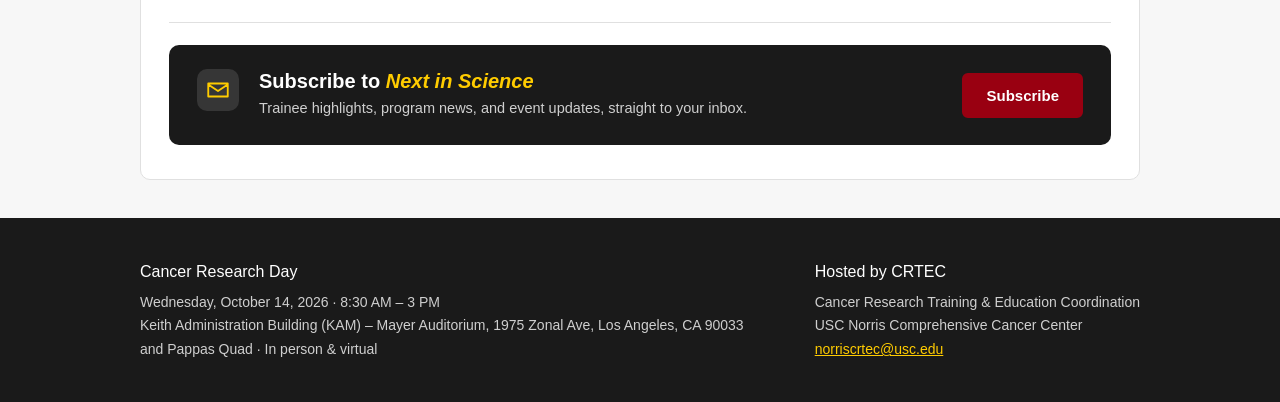
==== commit 07ae7fea: "Revise Coffee Consult sign-up notes in index.html Updated notes regarding Coffee Consult sign-ups an" ====
--- a/index.html
+++ b/index.html
@@ -80,6 +80,11 @@
   .chip-quiet{color:#5C554E}
   .results-count{color:#4A423C;font-size:13.5px}
   .quad-layout-note,.quad-layout-caveat{color:#4A423C}
+
+  .chip-poster{background:#FBF3E3;border-color:#C9A227;color:#5A3E00;font-weight:700}
+
+  /* Print Agenda now serves the one-page PDF, so the control is a link */
+  a.btn-print{display:inline-flex;align-items:center;justify-content:center;text-decoration:none}
 </style>
 </head>
 <body>
@@ -154,7 +159,7 @@
       <a href="#visit" onclick="return goToSection('visit')">Plan your visit</a>
     </nav>
     <div class="nav-actions">
-      <button class="btn-outline btn-print" onclick="window.print()">Print Agenda</button>
+      <a class="btn-outline btn-print" href="CRD2026_Agenda.pdf" target="_blank" rel="noopener" download="CRD2026_Agenda.pdf">Print Agenda</a>
     </div>
   </div>
 </header>
@@ -355,7 +360,7 @@
               <dd>CRTEC confirms your match and emails you both to arrange a time. Coffee is on us.</dd>
             </dl>
             <a class="way-link" href="#" onclick="openDirectory(); return false;">Browse who is taking part →</a>
-            <p class="cc-note"><strong>Note:</strong> Coffee Consult sign-ups closed with registration. The directory shows everyone taking part.</p>
+            <p class="cc-note"><strong>Note:</strong> Coffee Consult sign-ups closed with registration, so the directory shows everyone currently taking part. Researchers cannot be added after the fact. Clinicians who missed sign-ups can still take part: check in at the staff table on Pappas Quad with Grace or Evanthia and we will add you.</p>
           </div>
         </div>
       </div>
@@ -481,7 +486,7 @@
       <p id="selfpicker-error" class="selfpicker-error"></p>
       <button class="btn-primary" onclick="confirmSelfByEmail()">Continue</button>
       <p class="selfpicker-foot">
-        Use the email address you registered with. Coffee Consult sign-ups are closed, so if your email is not recognised you are not on the list this year.
+        Use the email address you registered with. If it is not recognized, check in at the staff table on Pappas Quad with Grace or Evanthia.
       </p>
     </div>
   </div>
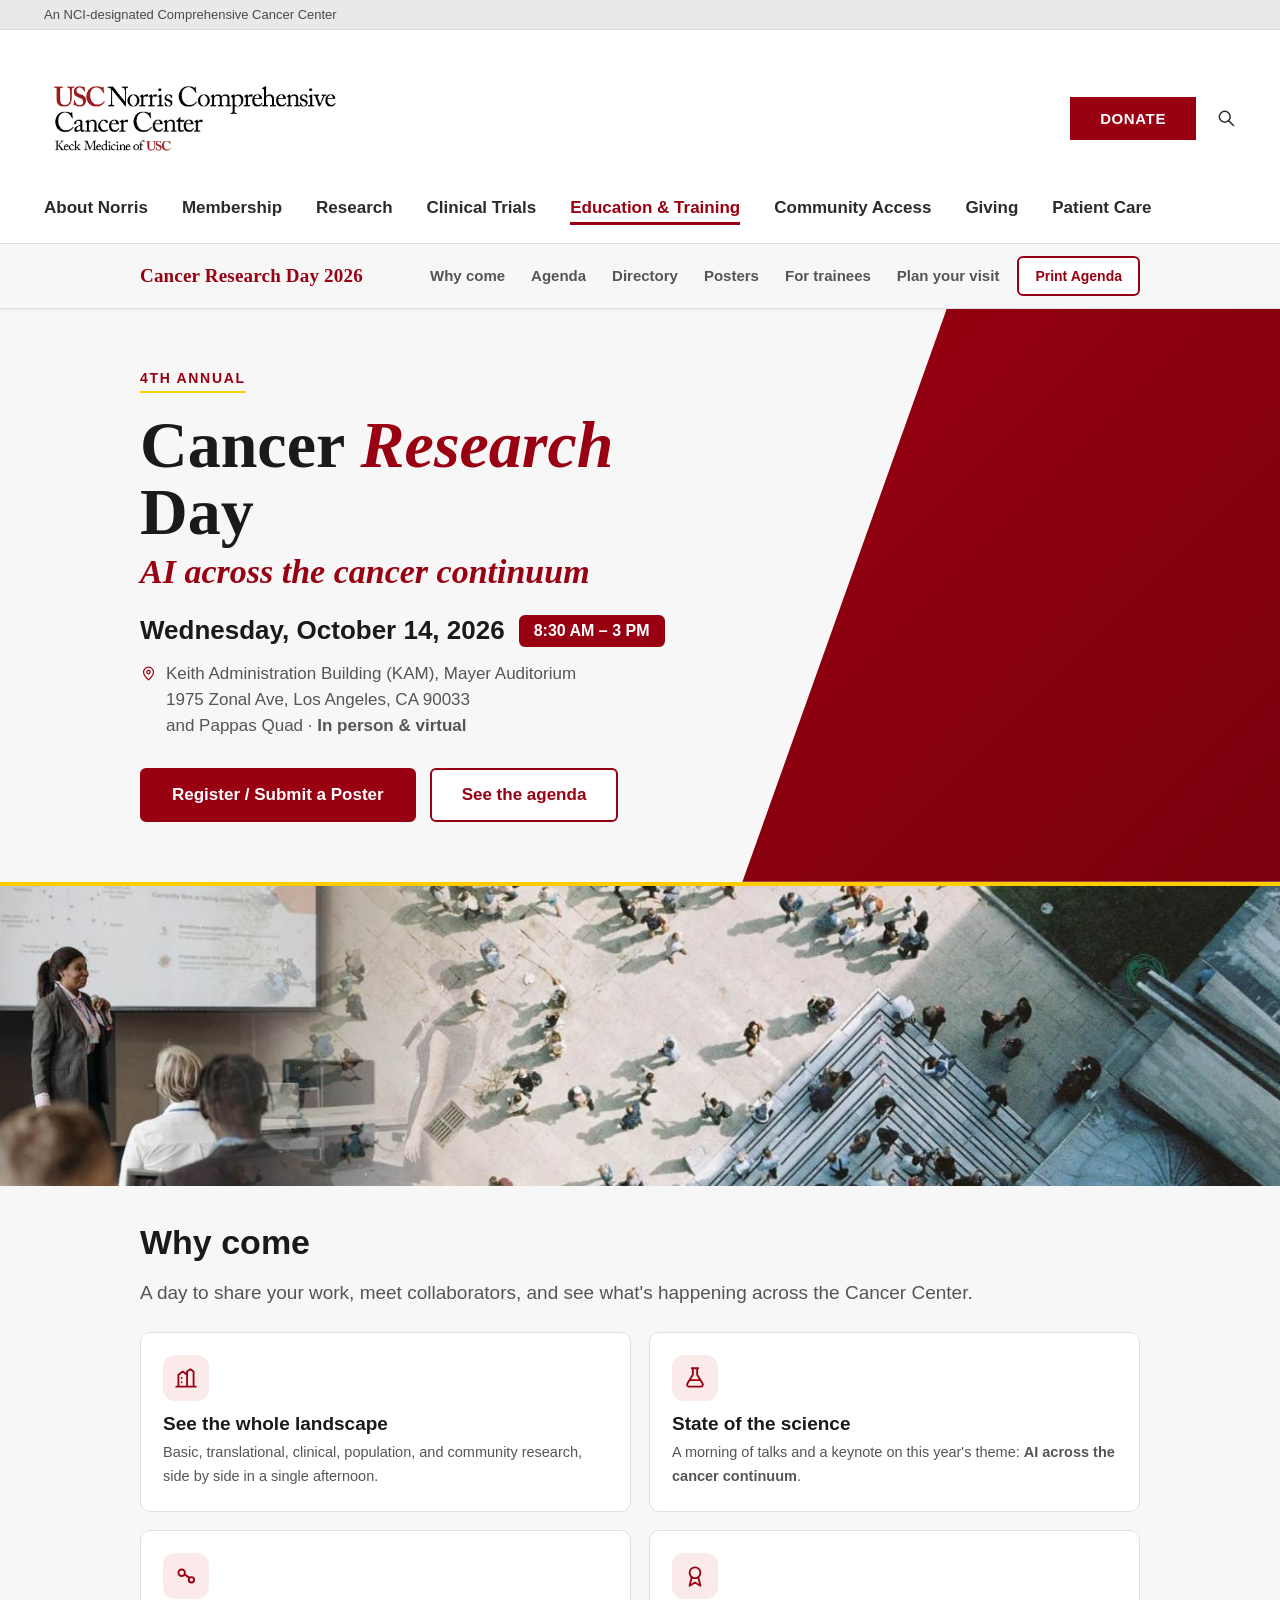
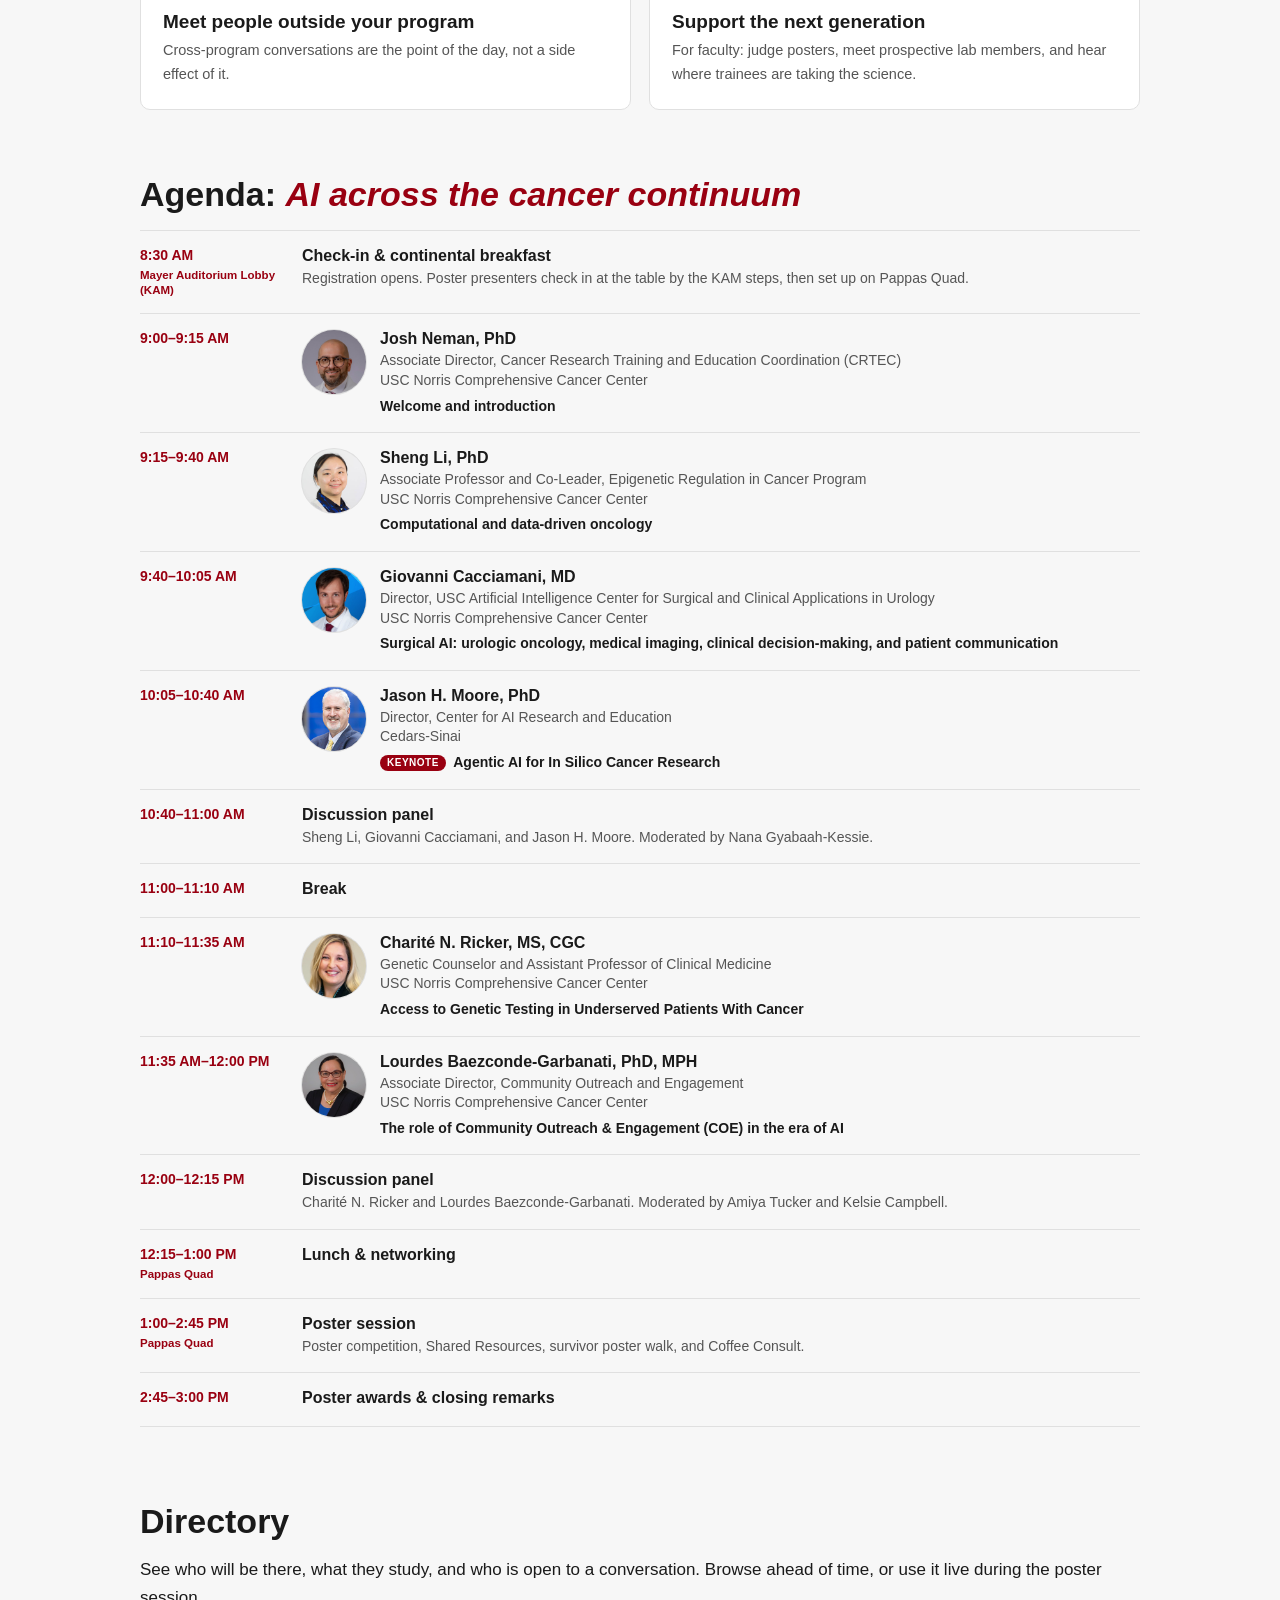
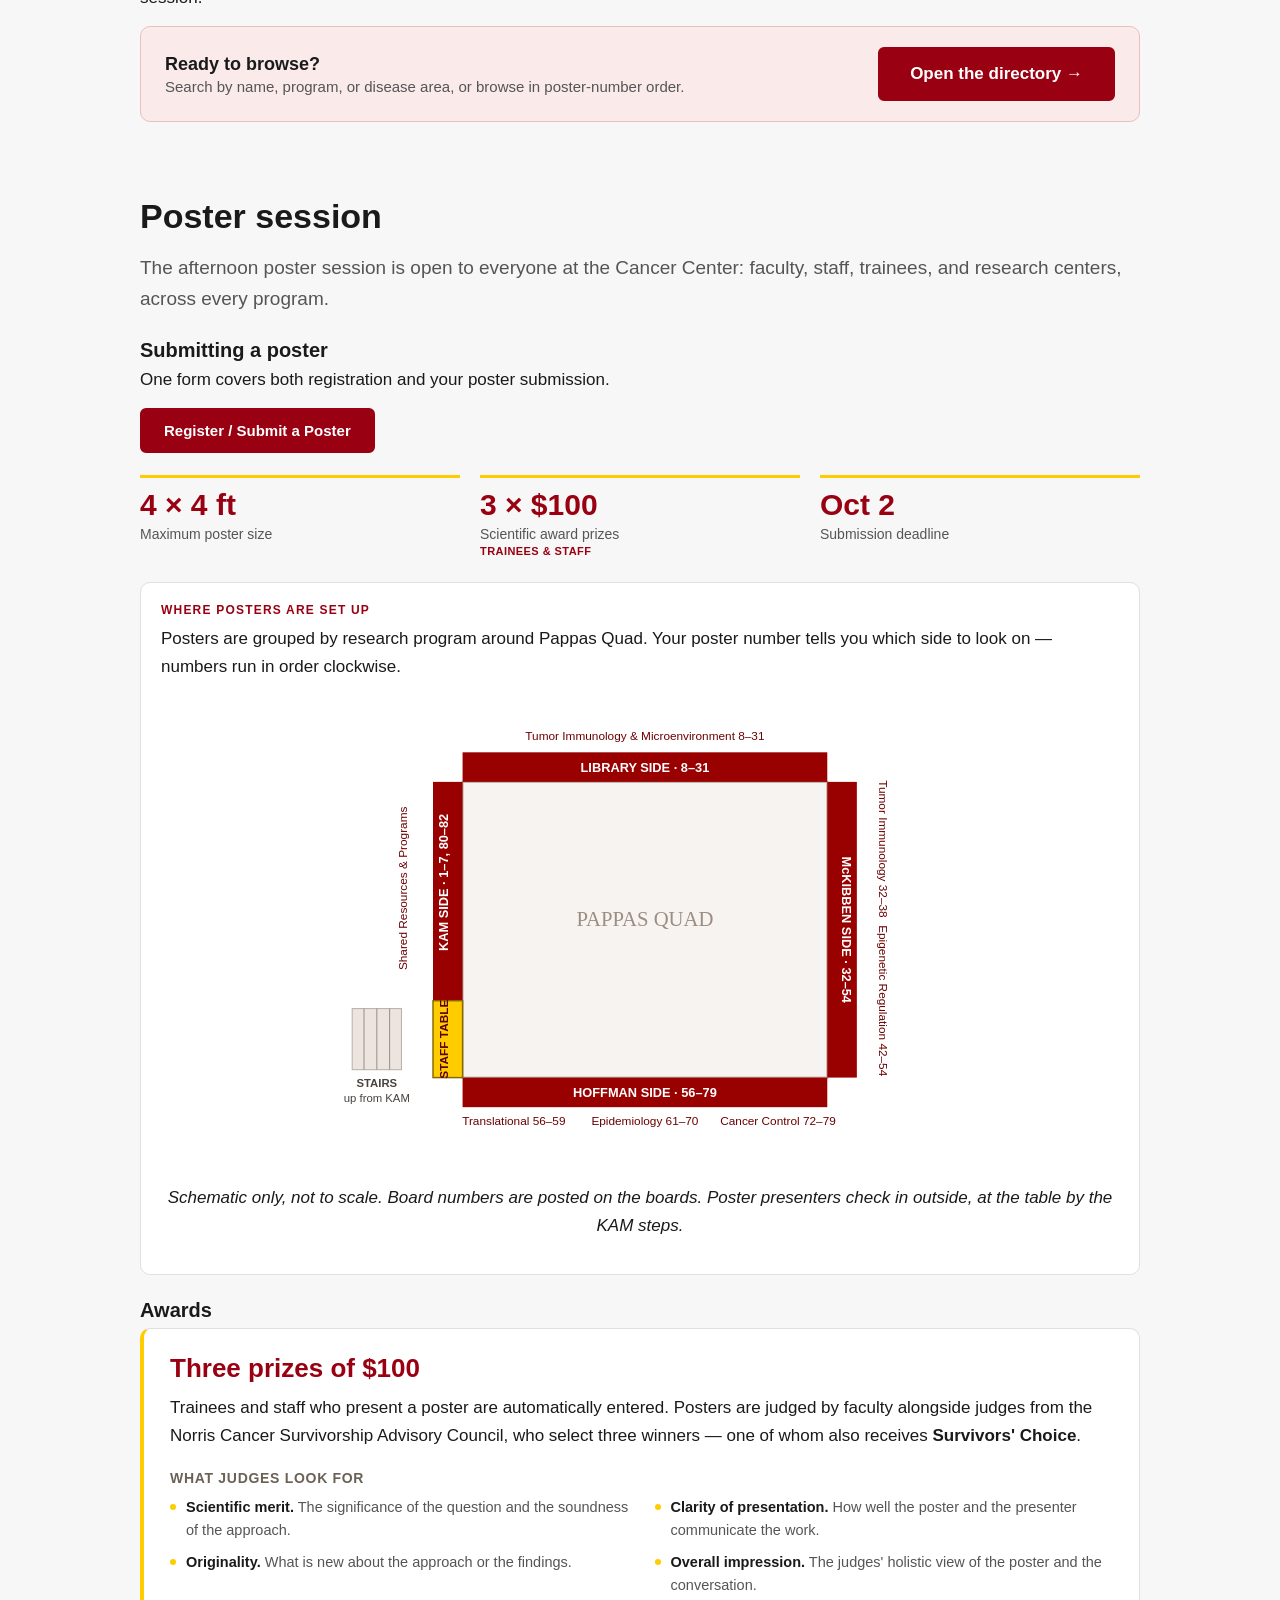
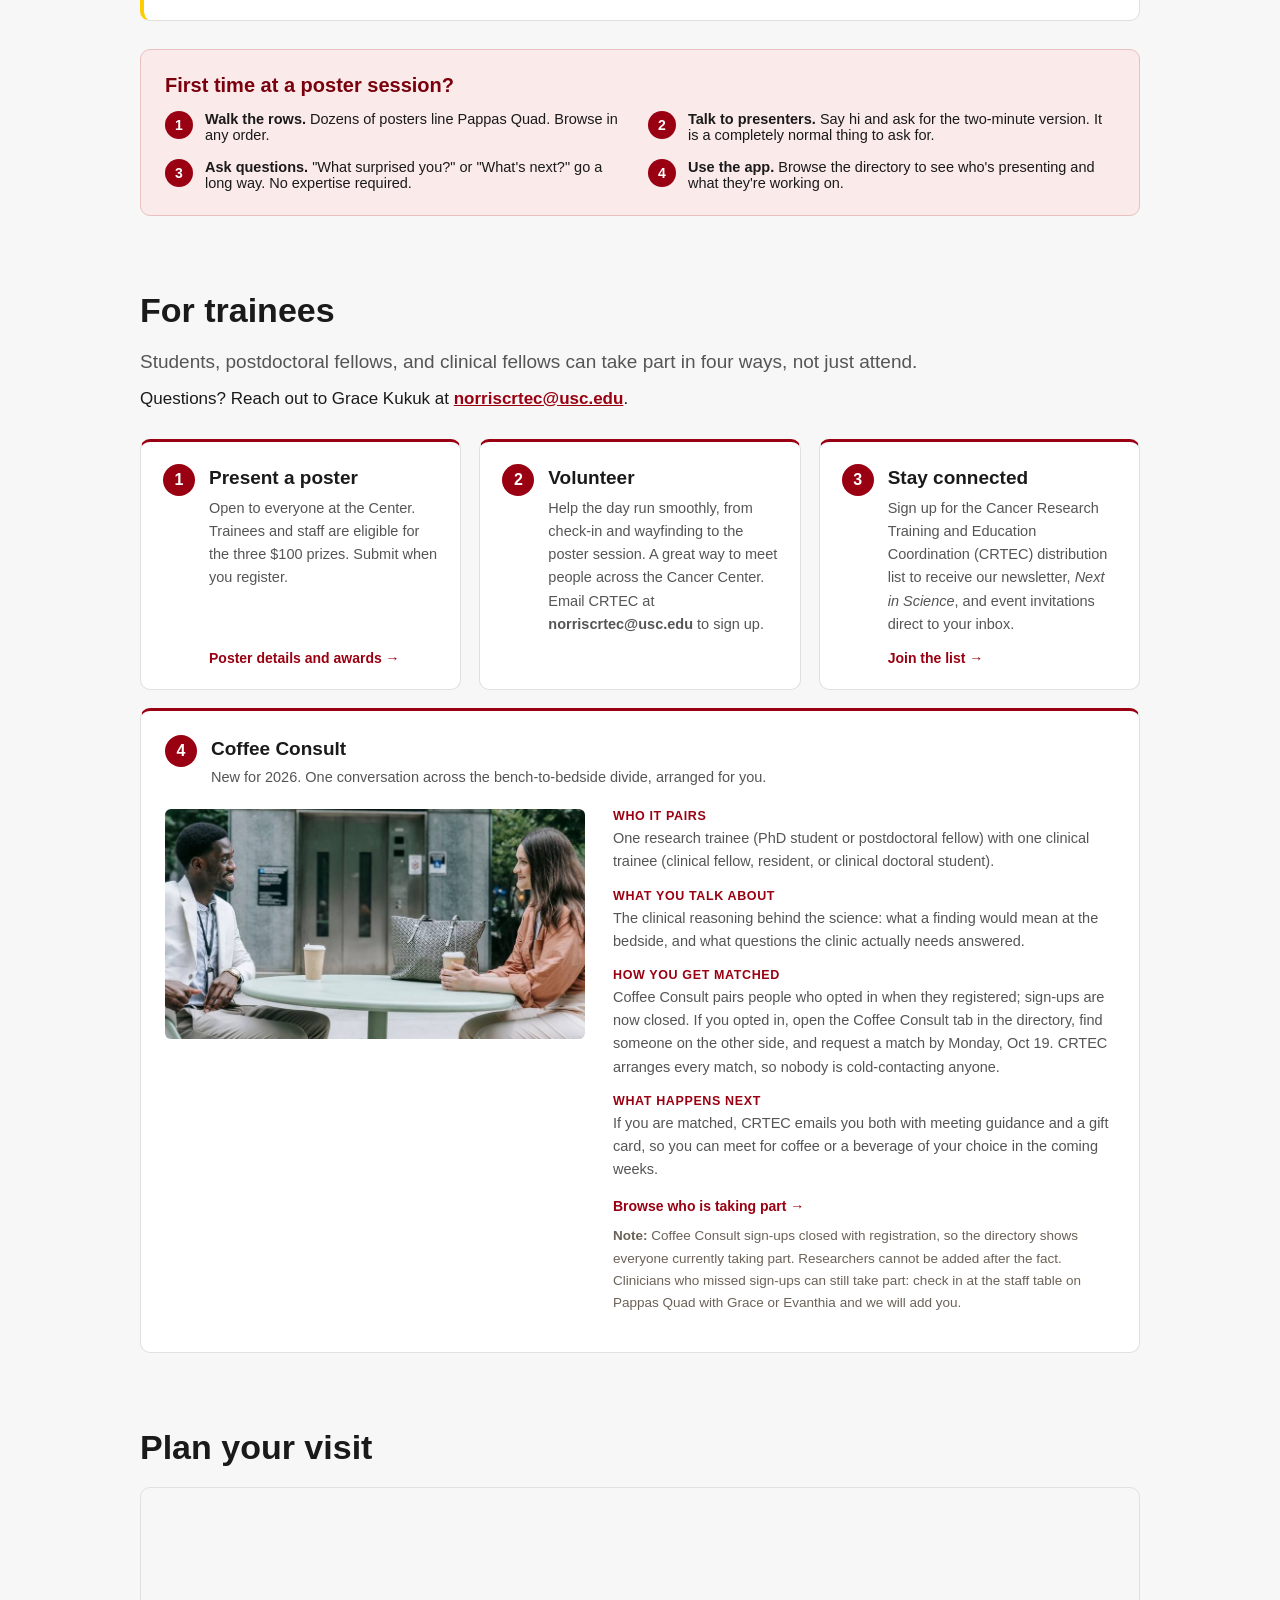
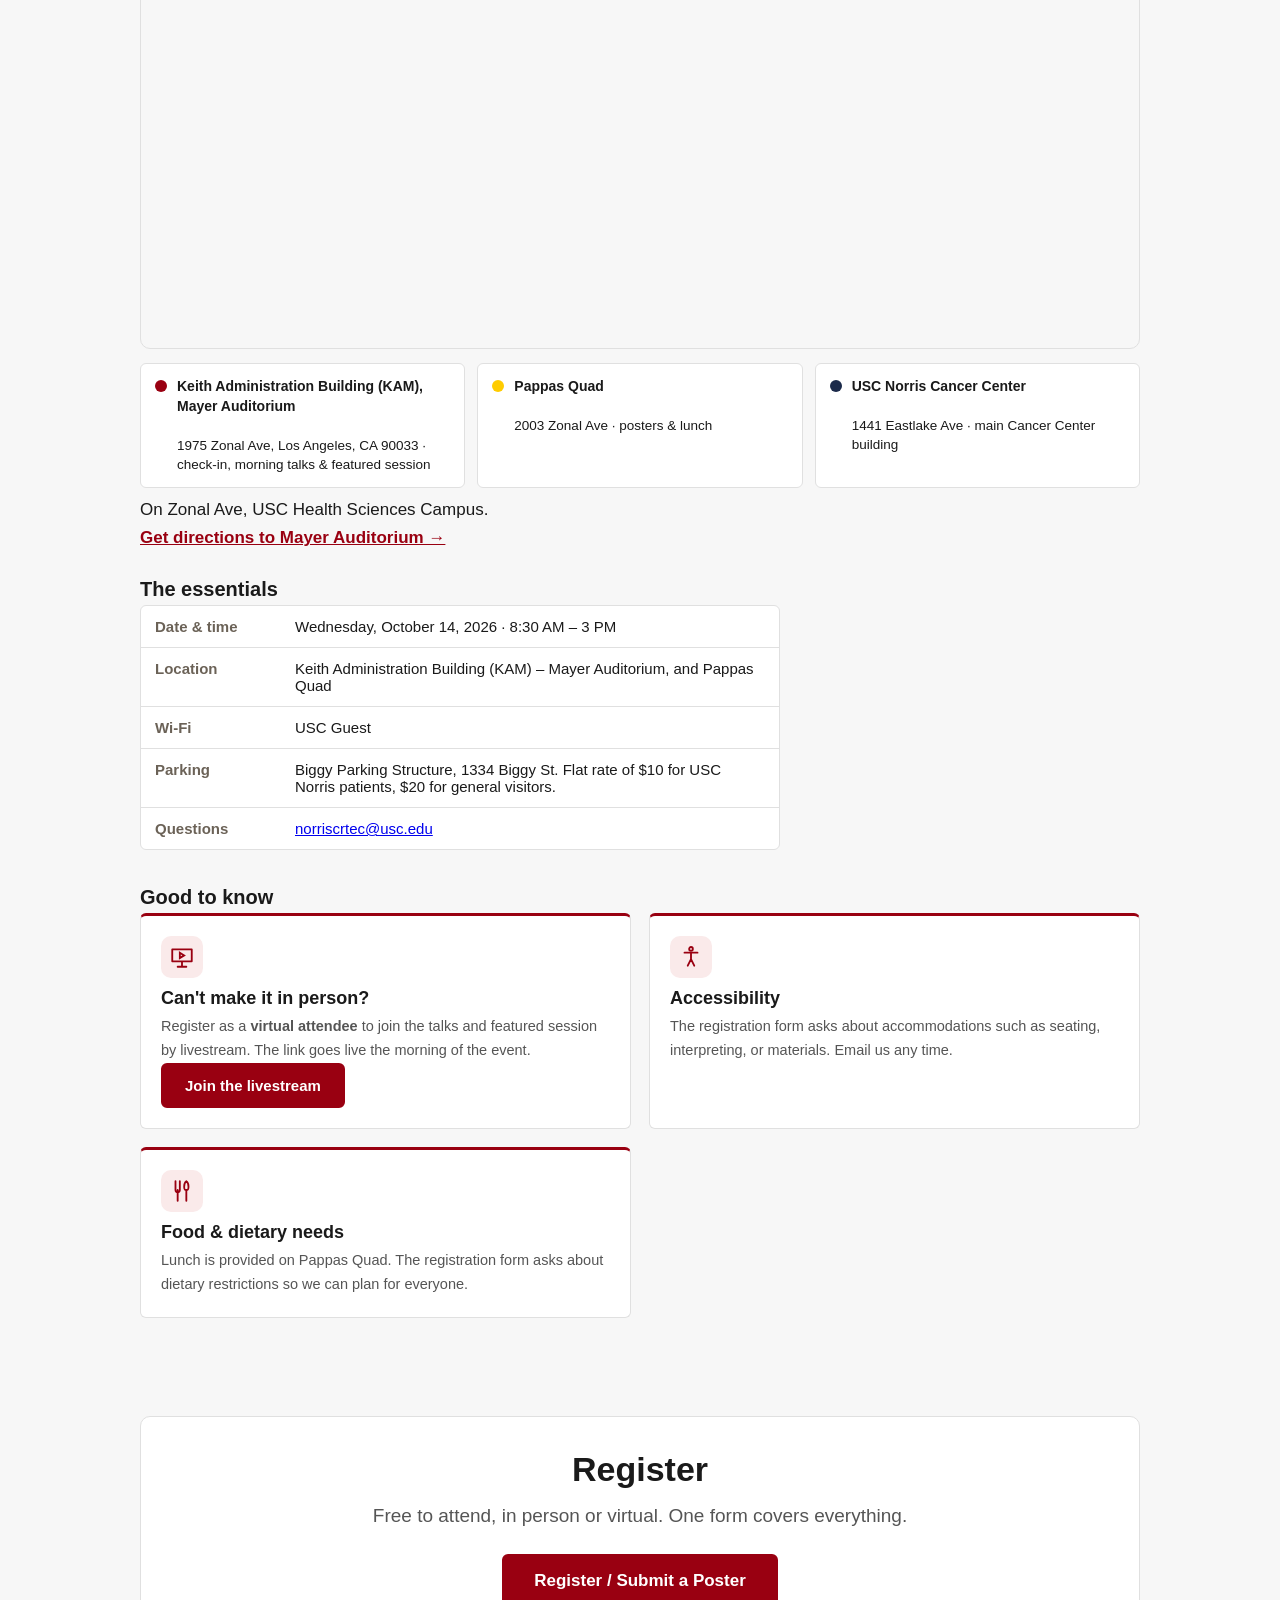
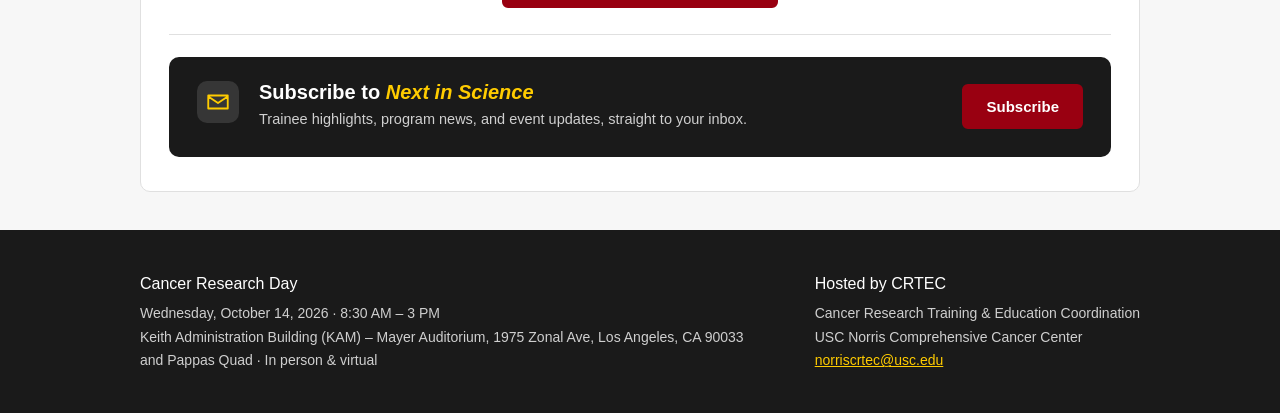
==== commit 98ae4821: "Rename index (21).html to index.html" ====
--- a/index.html
+++ b/index.html
@@ -59,7 +59,8 @@
 <title>Cancer Research Day 2026 · USC Norris Comprehensive Cancer Center</title>
 <meta name="description" content="4th Annual Cancer Research Day at USC Norris. Wednesday, October 14, 2026. Hosted by Cancer Research Training &amp; Education Coordination (CRTEC). Talks, an AI featured session, a poster session open to the whole Cancer Center, and Coffee Consult connections. In person and virtual.">
 <meta http-equiv="Cache-Control" content="no-cache, no-store, must-revalidate">
-<link rel="stylesheet" href="style.css?v=36">
+<link rel="stylesheet" href="style.css?v=38">
+<script src="config.js?v=38"></script>
 <style>
   /* Quad map inside the directory (added with the Oct 9 update) */
   .quadmap{margin:10px 0 4px;border:1px solid #ded5ce;border-radius:10px;background:#fff;overflow:hidden}
@@ -85,9 +86,18 @@
 
   /* Print Agenda now serves the one-page PDF, so the control is a link */
   a.btn-print{display:inline-flex;align-items:center;justify-content:center;text-decoration:none}
+
+  /* Day-of mode (CONFIG.day_of). Pre-event content is hidden, never deleted,
+     so next year's page is one config flag away. */
+  body.day-of .pre-event{display:none !important}
+  body:not(.day-of) .day-of-only{display:none !important}
+  body.day-of #trainees .way-num{display:none}
+  .livestream-note{font-size:13px;color:#4A423C;margin:8px 0 0}
+  .nav-actions{display:flex;gap:8px;align-items:center}
 </style>
 </head>
 <body>
+<script>if (typeof CONFIG !== "undefined" && CONFIG.day_of) document.body.classList.add("day-of");</script>
 
 <!-- Inline icon sprite (reused across the page) -->
 <svg width="0" height="0" style="position:absolute" aria-hidden="true">
@@ -151,7 +161,7 @@
       <span class="brand-crtec">Cancer Research Day 2026</span>
     </a>
     <nav class="nav-links" id="nav-links">
-      <a href="#why" onclick="return goToSection('why')">Why come</a>
+      <a class="pre-event" href="#why" onclick="return goToSection('why')">Why come</a>
       <a href="#agenda" onclick="return goToSection('agenda')">Agenda</a>
       <a href="#" onclick="openDirectory(); return false;">Directory</a>
       <a href="#posters" onclick="return goToSection('posters')">Posters</a>
@@ -159,7 +169,8 @@
       <a href="#visit" onclick="return goToSection('visit')">Plan your visit</a>
     </nav>
     <div class="nav-actions">
-      <a class="btn-outline btn-print" href="CRD2026_Agenda.pdf" target="_blank" rel="noopener" download="CRD2026_Agenda.pdf">Print Agenda</a>
+      <button class="btn-solid day-of-only" onclick="joinLivestream()">Join the livestream</button>
+      <a class="btn-outline btn-print" href="CRD2026_Agenda.pdf?v=2" target="_blank" rel="noopener" download="CRD2026_Agenda.pdf">Print Agenda</a>
     </div>
   </div>
 </header>
@@ -179,17 +190,19 @@
       </div>
       <p class="hero-loc"><svg class="ico ico-sm"><use href="#i-pin"/></svg><span>Keith Administration Building (KAM), Mayer Auditorium<br>1975 Zonal Ave, Los Angeles, CA 90033<br>and Pappas Quad · <strong>In person &amp; virtual</strong></span></p>
       <div class="hero-cta">
-        <button class="btn-solid btn-lg" onclick="registerNow()">Register / Submit a Poster</button>
-        <a class="btn-outline btn-lg" href="#agenda" onclick="return goToSection('agenda')">See the agenda</a>
+        <button class="btn-solid btn-lg pre-event" onclick="registerNow()">Register / Submit a Poster</button>
+        <a class="btn-outline btn-lg pre-event" href="#agenda" onclick="return goToSection('agenda')">See the agenda</a>
+        <button class="btn-solid btn-lg day-of-only" onclick="openDirectory()">Find a poster</button>
+        <button class="btn-outline btn-lg day-of-only" onclick="joinLivestream()">Join the livestream</button>
       </div>
     </div>
   </section>
 
   <!-- BANNER (image is embedded in style.css) -->
-  <div class="banner-band" role="img" aria-label="Cancer Research Day at USC Norris: a researcher presenting a talk, and an aerial view of the outdoor poster session on Pappas Quad"></div>
+  <div class="banner-band pre-event" role="img" aria-label="Cancer Research Day at USC Norris: a researcher presenting a talk, and an aerial view of the outdoor poster session on Pappas Quad"></div>
 
   <!-- WHY COME -->
-  <section class="band" id="why">
+  <section class="band pre-event" id="why">
     <div class="band-inner">
       <h2>Why come</h2>
       <p class="lead p-wide">A day to share your work, meet collaborators, and see what's happening across the Cancer Center.</p>
@@ -214,11 +227,12 @@
   <section class="band" id="directory">
     <div class="band-inner">
       <h2>Directory</h2>
-      <p class="p-wide">See who will be there, what they study, and who is open to a conversation. Browse ahead of time, or use it live during the poster session.</p>
+      <p class="p-wide pre-event">See who will be there, what they study, and who is open to a conversation. Browse ahead of time, or use it live during the poster session.</p>
+      <p class="p-wide day-of-only">Every poster, in board order, with its location on Pappas Quad. Coffee Consult trainees can also request their match here.</p>
       <div class="connect-callout">
         <div>
           <strong>Ready to browse?</strong>
-          <span>Search by name, program, or disease area to see who's presenting.</span>
+          <span>Search by name, program, or disease area, or browse in poster-number order.</span>
         </div>
         <button class="btn-solid btn-lg" onclick="openDirectory()">Open the directory →</button>
       </div>
@@ -231,10 +245,12 @@
       <h2>Poster session</h2>
       <p class="lead p-wide">The afternoon poster session is open to everyone at the Cancer Center: faculty, staff, trainees, and research centers, across every program.</p>
 
-      <h3 class="sub-head">Submitting a poster</h3>
-      <p class="sub-note p-wide">One form covers both registration and your poster submission.</p>
-      <button class="btn-solid" onclick="registerNow()">Register / Submit a Poster</button>
-      <div id="program-posters" class="fact-row"></div>
+      <div class="pre-event">
+        <h3 class="sub-head">Submitting a poster</h3>
+        <p class="sub-note p-wide">One form covers both registration and your poster submission.</p>
+        <button class="btn-solid" onclick="registerNow()">Register / Submit a Poster</button>
+        <div id="program-posters" class="fact-row"></div>
+      </div>
 
       <div class="quad-layout">
         <div class="quad-layout-label">Where posters are set up</div>
@@ -275,7 +291,7 @@
   <text x="83" y="403" text-anchor="middle" font-family="Arial" font-size="11.5" fill="#4a423c">up from KAM</text>
 </svg>
         </div>
-        <p class="p-wide quad-layout-caveat">Schematic only, not to scale. Board numbers are posted on the boards. Poster presenters check in at the table by the KAM steps.</p>
+        <p class="p-wide quad-layout-caveat">Schematic only, not to scale. Board numbers are posted on the boards. Poster presenters check in outside, at the table by the KAM steps.</p>
       </div>
 
       <h3 class="sub-head">Awards</h3>
@@ -309,11 +325,12 @@
   <section class="band alt" id="trainees">
     <div class="band-inner">
       <h2>For trainees</h2>
-      <p class="lead p-wide">Students, postdoctoral fellows, and clinical fellows can take part in four ways, not just attend.</p>
+      <p class="lead p-wide pre-event">Students, postdoctoral fellows, and clinical fellows can take part in four ways, not just attend.</p>
+      <p class="lead p-wide day-of-only">Two ways to keep the day going: Coffee Consult and <em>Next in Science</em>.</p>
       <p class="p-wide trainee-poc">Questions? Reach out to Grace Kukuk at <a href="mailto:norriscrtec@usc.edu">norriscrtec@usc.edu</a>.</p>
 
       <div class="ways-grid ways-grid-3">
-        <div class="way-card">
+        <div class="way-card pre-event">
           <span class="way-num">1</span>
           <div>
             <h3>Present a poster</h3>
@@ -321,7 +338,7 @@
             <a class="way-link" href="#posters" onclick="return goToSection('posters')">Poster details and awards →</a>
           </div>
         </div>
-        <div class="way-card">
+        <div class="way-card pre-event">
           <span class="way-num">2</span>
           <div>
             <h3>Volunteer</h3>
@@ -355,9 +372,12 @@
               <dt>What you talk about</dt>
               <dd>The clinical reasoning behind the science: what a finding would mean at the bedside, and what questions the clinic actually needs answered.</dd>
               <dt>How you get matched</dt>
-              <dd>Coffee Consult pairs people who opted in when they registered; sign-ups are now closed. If you opted in, open the Coffee Consult tab in the directory, find someone on the other side, and request a match by 5 PM Thursday, Oct 15. CRTEC arranges every match, so nobody is cold-contacting anyone.</dd>
+              <dd class="pre-event">Coffee Consult pairs people who opted in when they registered; sign-ups are now closed. If you opted in, open the Coffee Consult tab in the directory, find someone on the other side, and request a match by Monday, Oct 19. CRTEC arranges every match, so nobody is cold-contacting anyone.</dd>
+              <dd class="day-of-only">If you opted in at registration, open the Coffee Consult tab in the directory, pick up to two people from the other group, and tap <strong>Request Coffee Consult</strong>. The first time, enter the email you registered with. You can request until Monday, Oct 19.</dd>
+              <dt class="day-of-only">Not presenting a poster?</dt>
+              <dd class="day-of-only">Come to the Coffee Consult table at the McKibben/Hoffman corner of Pappas Quad, <strong>1:00–1:30 PM</strong> or <strong>2:00–2:30 PM</strong>, to meet trainees from the other group in person.</dd>
               <dt>What happens next</dt>
-              <dd>CRTEC confirms your match and emails you both to arrange a time. Coffee is on us.</dd>
+              <dd>If you are matched, CRTEC emails you both with meeting guidance and a gift card, so you can meet for coffee or a beverage of your choice in the coming weeks.</dd>
             </dl>
             <a class="way-link" href="#" onclick="openDirectory(); return false;">Browse who is taking part →</a>
             <p class="cc-note"><strong>Note:</strong> Coffee Consult sign-ups closed with registration, so the directory shows everyone currently taking part. Researchers cannot be added after the fact. Clinicians who missed sign-ups can still take part: check in at the staff table on Pappas Quad with Grace or Evanthia and we will add you.</p>
@@ -401,18 +421,22 @@
         <div class="visit-card">
           <span class="visit-ico"><svg class="ico"><use href="#i-virtual"/></svg></span>
           <h3>Can't make it in person?</h3>
-          <p>Register as a <strong>virtual attendee</strong> to join the talks and featured session by livestream. The link goes live the morning of the event.</p>
+          <p class="pre-event">Register as a <strong>virtual attendee</strong> to join the talks and featured session by livestream. The link goes live the morning of the event.</p>
+          <p class="day-of-only">The morning talks and panels (9 AM–12:15 PM) stream live on Zoom.</p>
           <button class="btn-solid" onclick="joinLivestream()">Join the livestream</button>
+          <p class="livestream-note day-of-only">You'll register with Zoom first, then get your personal join link on screen and by email.</p>
         </div>
         <div class="visit-card">
           <span class="visit-ico"><svg class="ico"><use href="#i-access"/></svg></span>
           <h3>Accessibility</h3>
-          <p>The registration form asks about accommodations such as seating, interpreting, or materials. Email us any time.</p>
+          <p class="pre-event">The registration form asks about accommodations such as seating, interpreting, or materials. Email us any time.</p>
+          <p class="day-of-only">Need seating, directions, or other help today? Ask any staff member at check-in or at the staff table on Pappas Quad.</p>
         </div>
         <div class="visit-card">
           <span class="visit-ico"><svg class="ico"><use href="#i-diet"/></svg></span>
           <h3>Food &amp; dietary needs</h3>
-          <p>Lunch is provided on Pappas Quad. The registration form asks about dietary restrictions so we can plan for everyone.</p>
+          <p class="pre-event">Lunch is provided on Pappas Quad. The registration form asks about dietary restrictions so we can plan for everyone.</p>
+          <p class="day-of-only">Continental breakfast at check-in in the Mayer Auditorium Lobby. Lunch on Pappas Quad, 12:15–1:00 PM.</p>
         </div>
       </div>
     </div>
@@ -422,10 +446,12 @@
   <section class="band alt" id="register">
     <div class="band-inner">
       <div class="closing-card">
-        <h2>Register</h2>
-        <p class="lead">Free to attend, in person or virtual. One form covers everything.</p>
-        <button class="btn-solid btn-lg" onclick="registerNow()">Register / Submit a Poster</button>
-        <p class="fineprint" id="reg-fallback"></p>
+        <div class="pre-event">
+          <h2>Register</h2>
+          <p class="lead">Free to attend, in person or virtual. One form covers everything.</p>
+          <button class="btn-solid btn-lg" onclick="registerNow()">Register / Submit a Poster</button>
+          <p class="fineprint" id="reg-fallback"></p>
+        </div>
 
         <div class="closing-sub" id="newsletter">
           <div class="newsletter-callout">
@@ -606,8 +632,7 @@
   </nav>
 </div>
 
-<script src="config.js?v=36"></script>
-<script src="data.js?v=36"></script>
-<script src="app.js?v=36"></script>
+<script src="data.js?v=38"></script>
+<script src="app.js?v=38"></script>
 </body>
 </html>
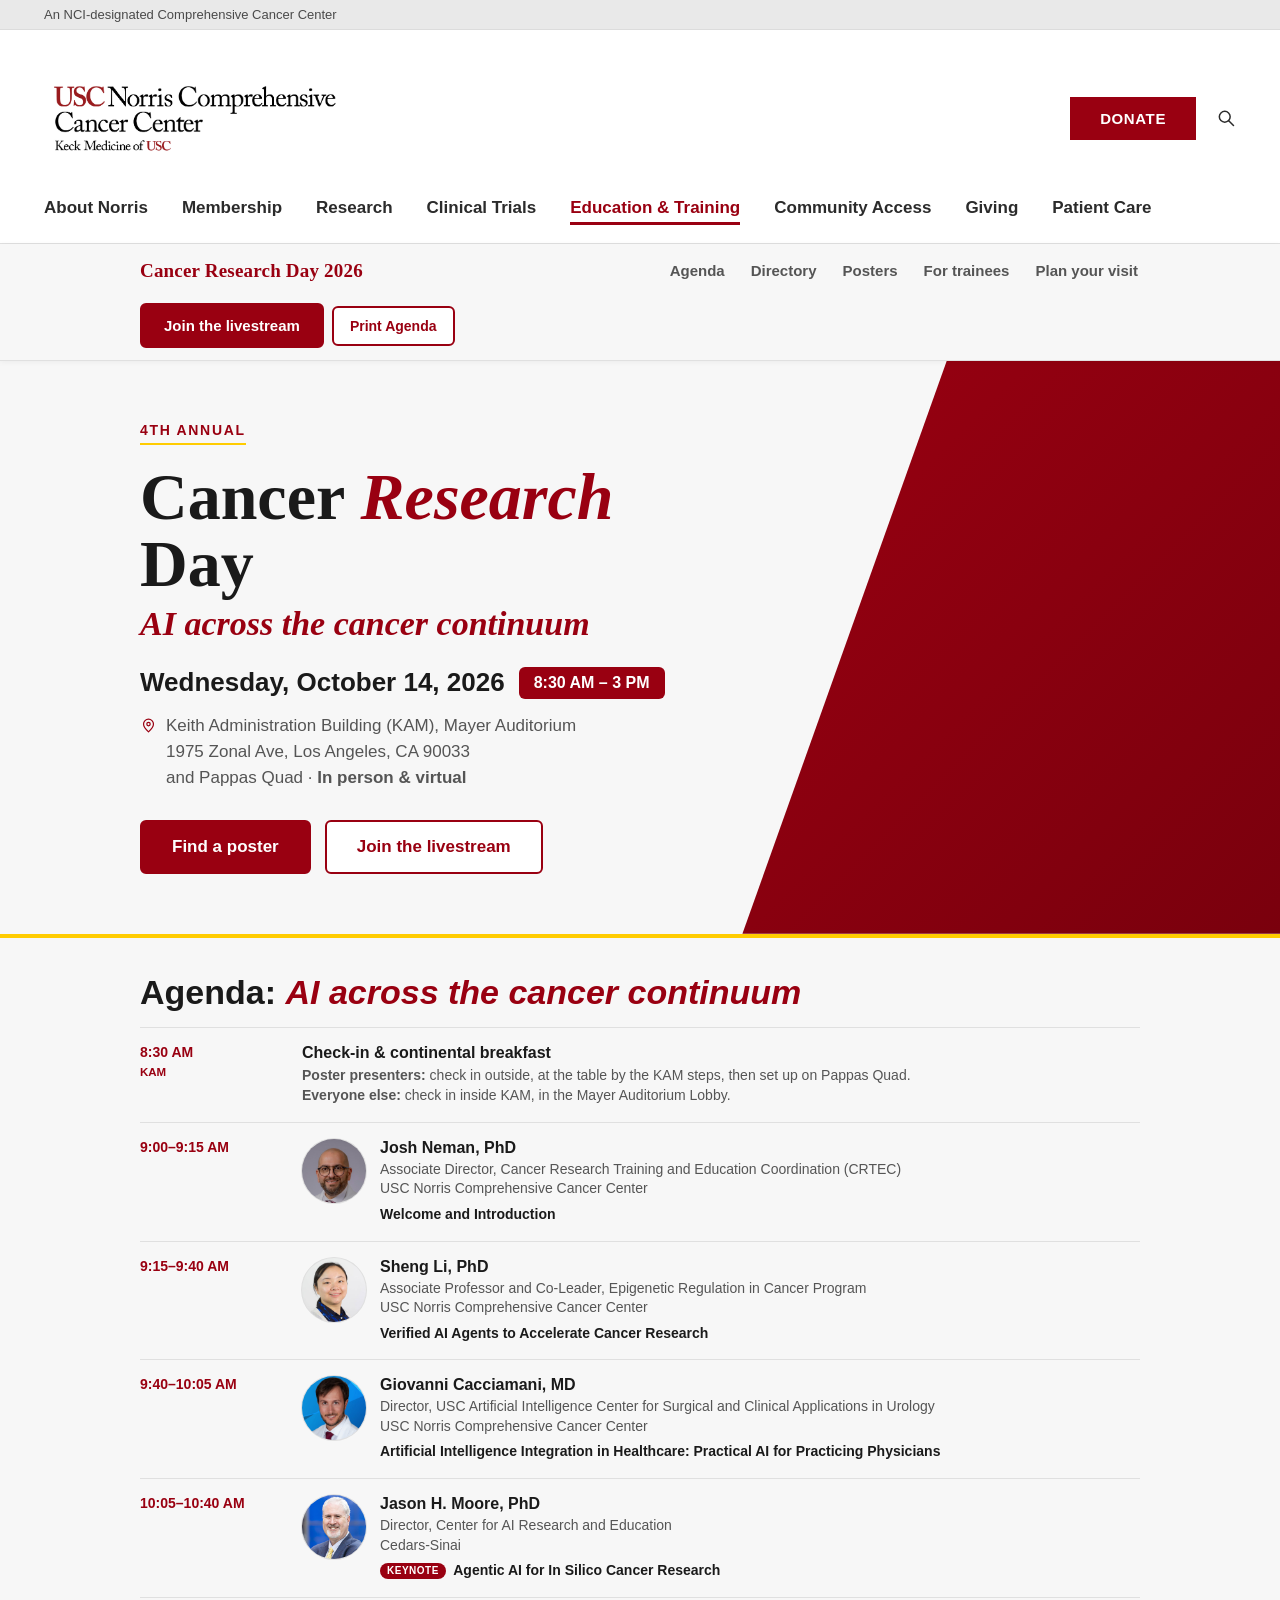
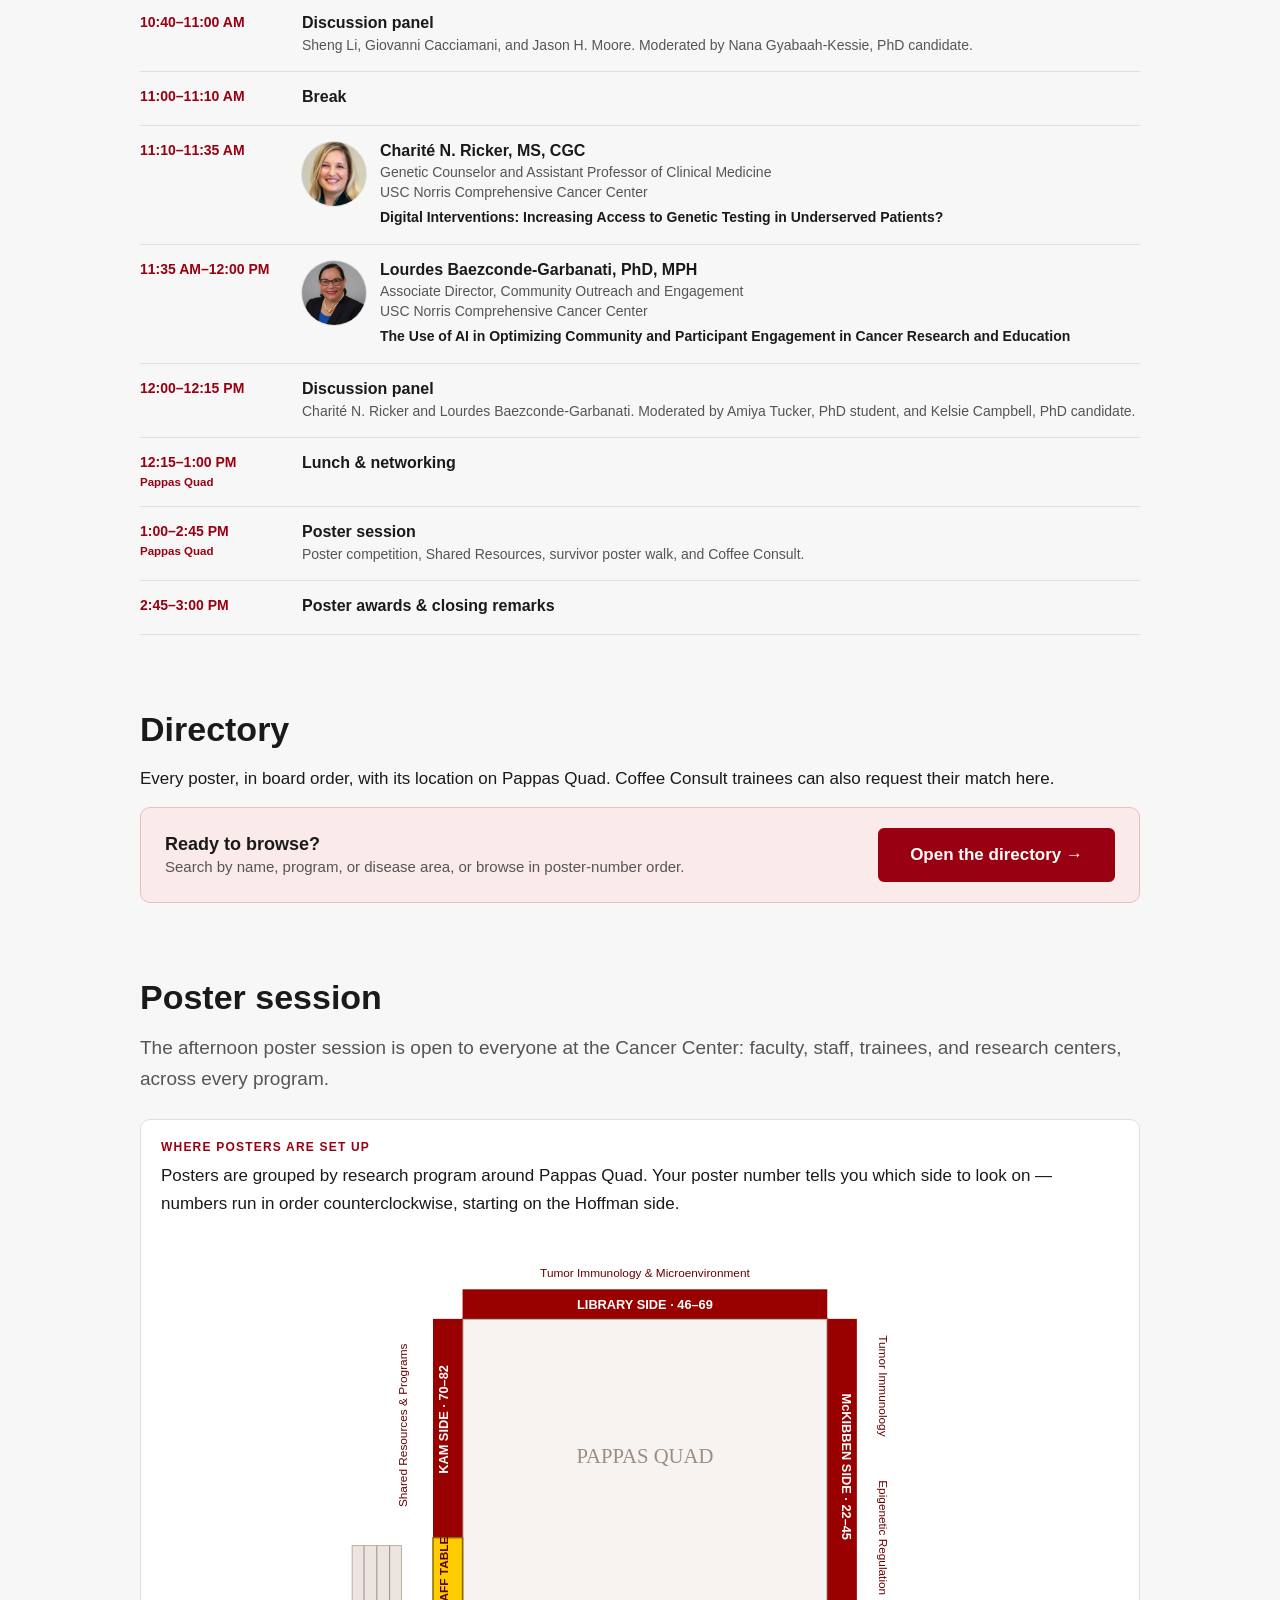
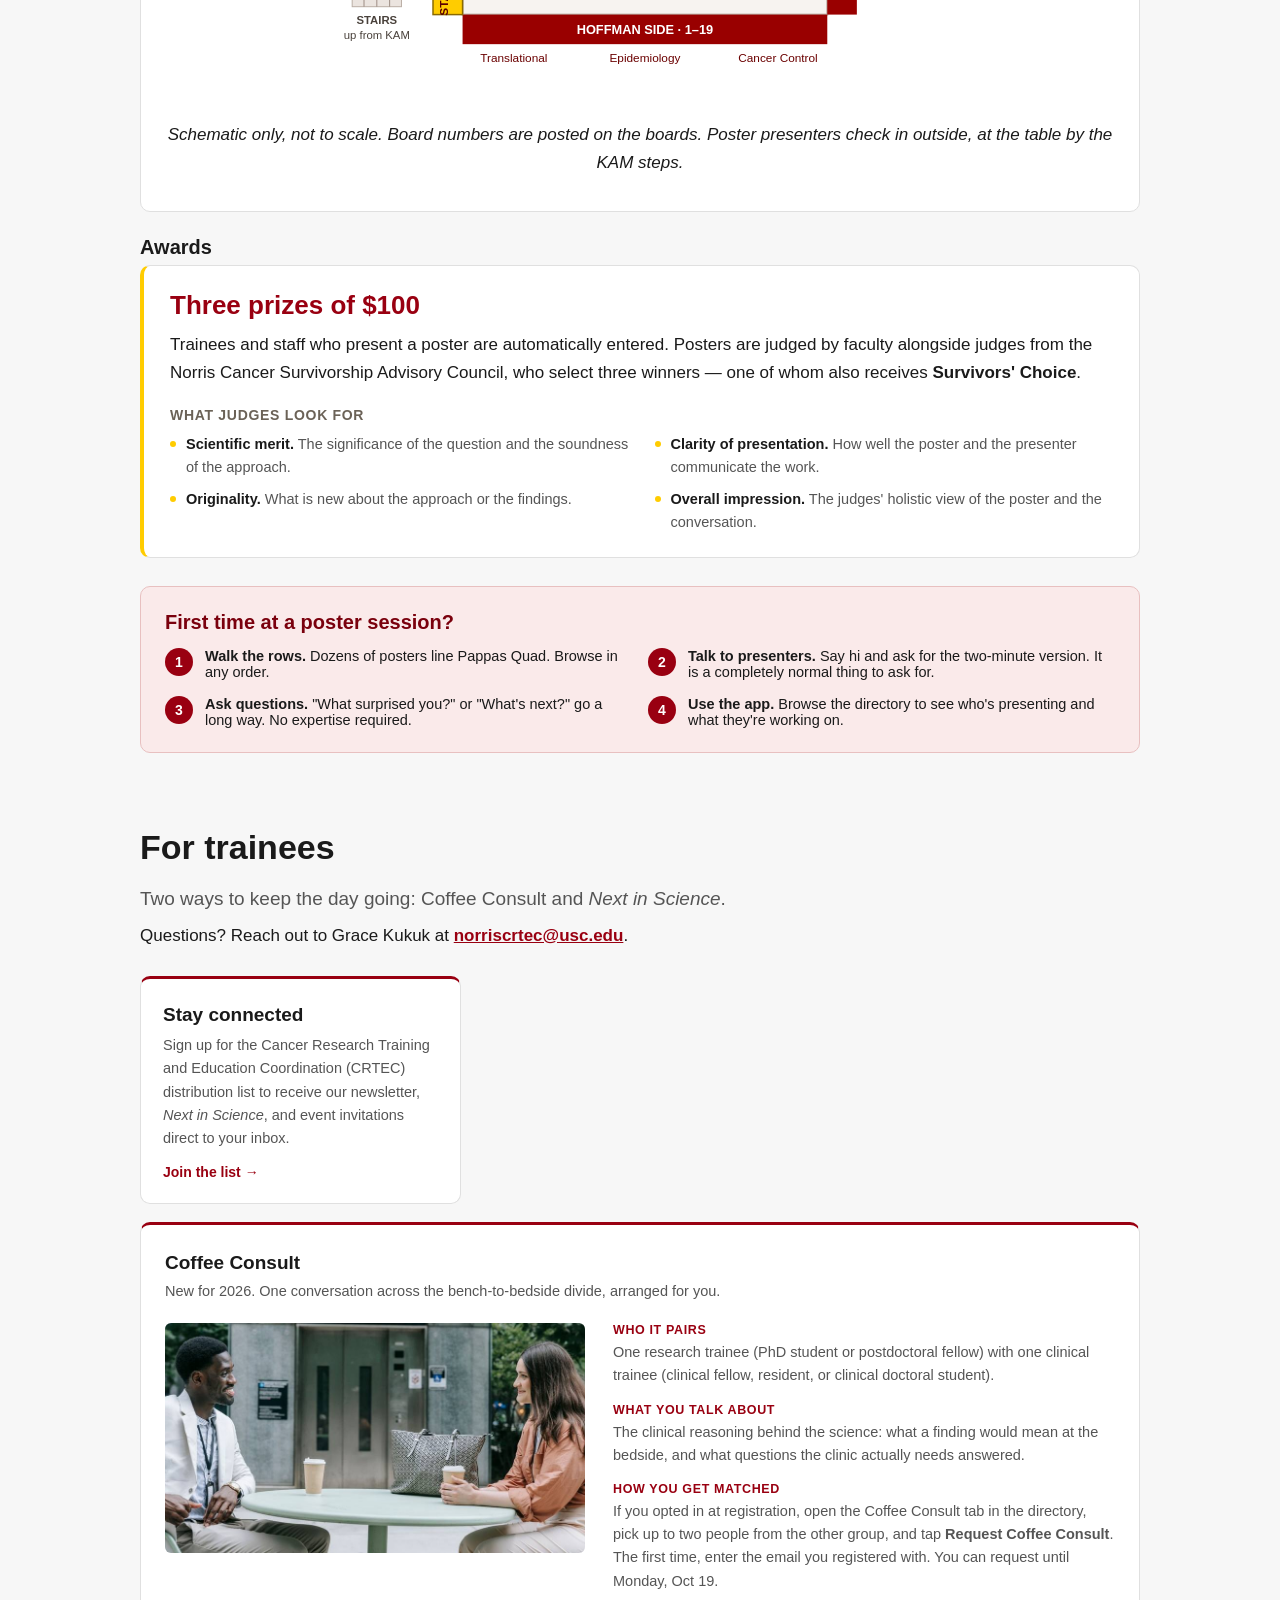
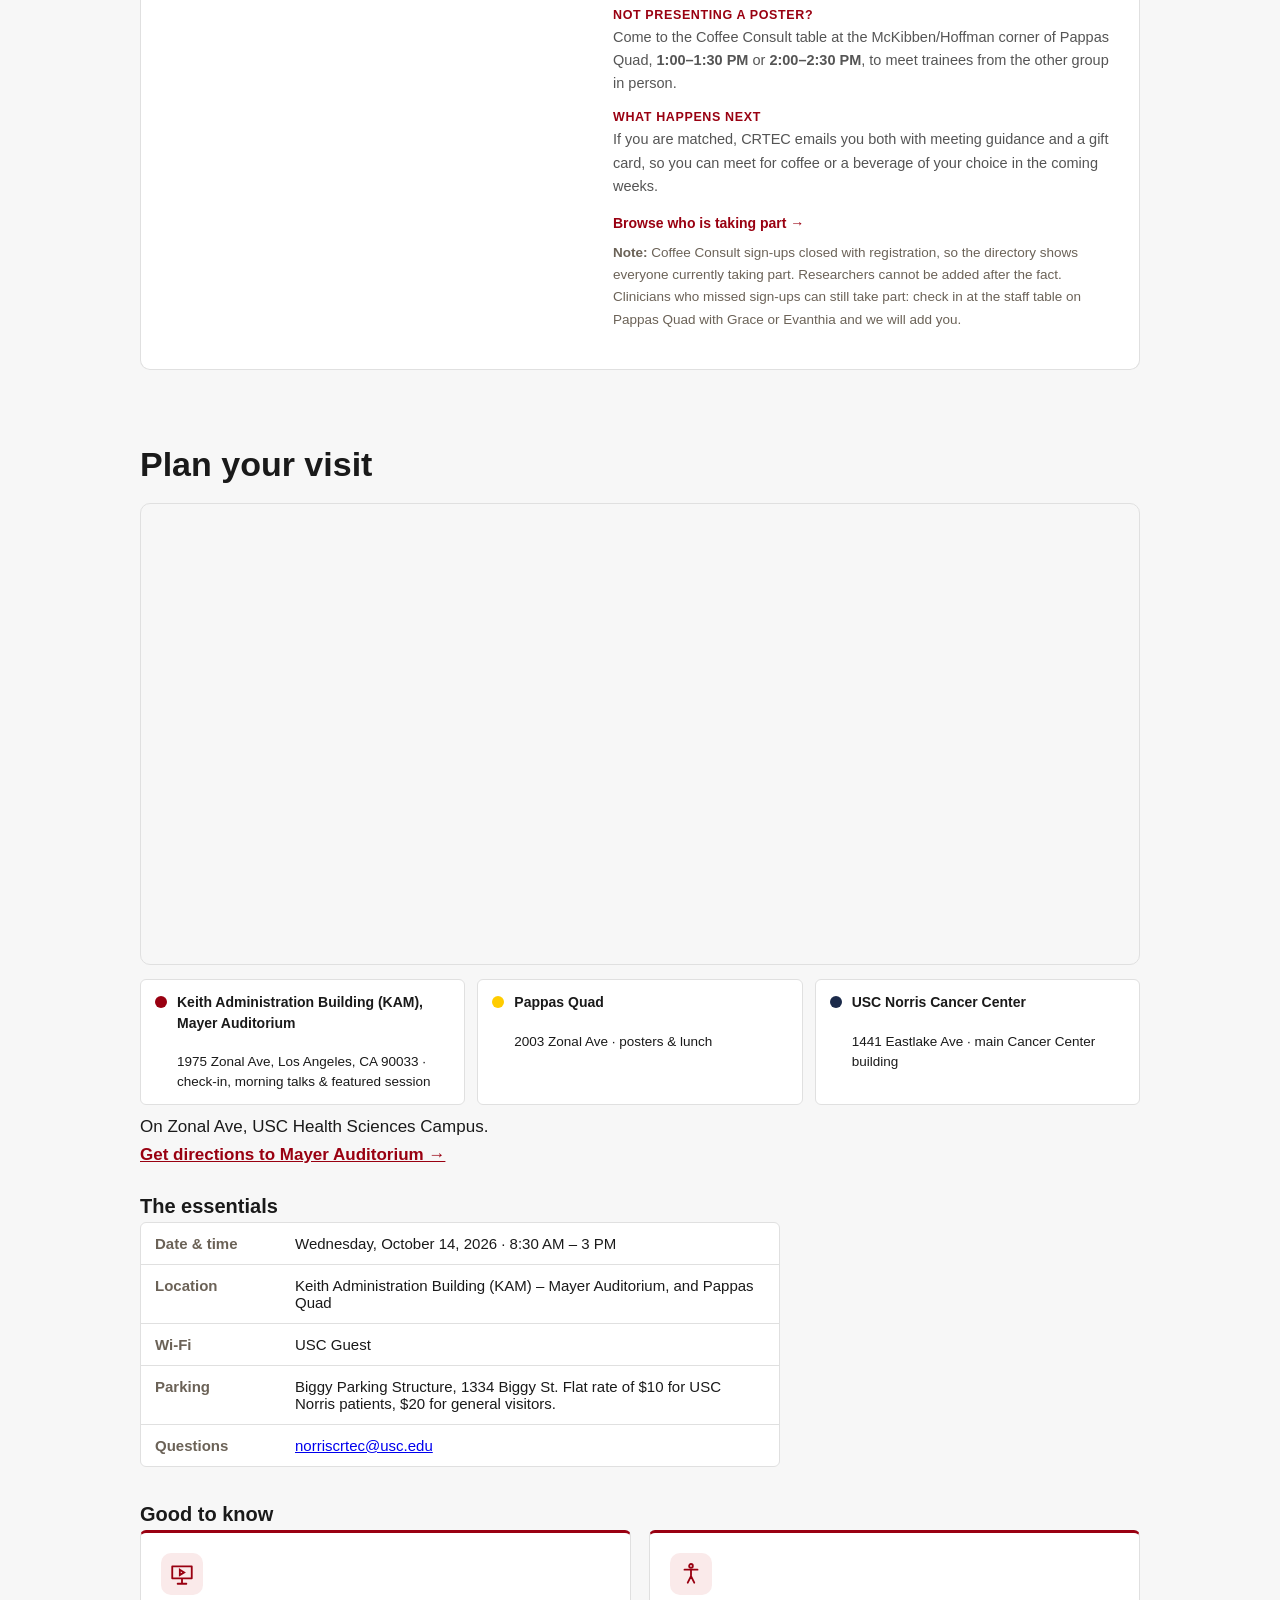
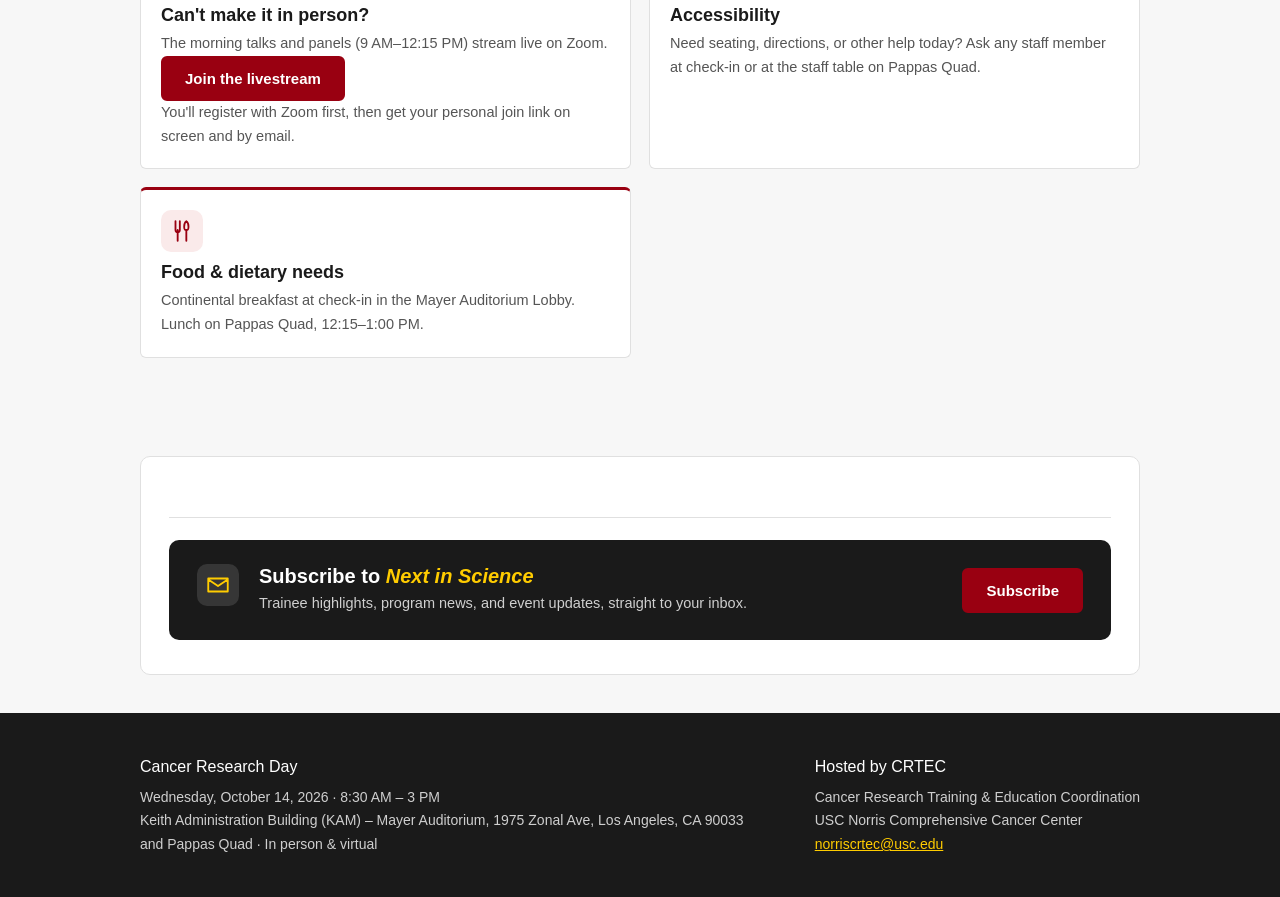
==== commit 07e01b33: "Rename index (22).html to index.html" ====
--- a/index.html
+++ b/index.html
@@ -254,30 +254,30 @@
 
       <div class="quad-layout">
         <div class="quad-layout-label">Where posters are set up</div>
-        <p class="p-wide quad-layout-note">Posters are grouped by research program around Pappas Quad. Your poster number tells you which side to look on &mdash; numbers run in order clockwise.</p>
+        <p class="p-wide quad-layout-note">Posters are grouped by research program around Pappas Quad. Your poster number tells you which side to look on &mdash; numbers run in order counterclockwise, starting on the Hoffman side.</p>
         <div class="quadmap-inner">
         <svg viewBox="0 0 700 460" width="100%" style="max-width:690px;display:block;margin:0 auto"
      role="img" aria-label="Schematic of Pappas Quad showing the four poster sides and the staff table">
   <rect x="170" y="78" width="370" height="300" fill="#f7f3f0" stroke="#b9ada4" stroke-width="2"/>
   <text x="355" y="224" text-anchor="middle" font-family="Georgia,serif" font-size="21" fill="#9c8d83">PAPPAS QUAD</text>
   <rect x="170" y="48" width="370" height="30" fill="#990000"/>
-  <text x="355" y="68" text-anchor="middle" font-family="Arial" font-size="13" font-weight="bold" fill="#fff">LIBRARY SIDE &#183; 8&#8211;31</text>
-  <text x="355" y="36" text-anchor="middle" font-family="Arial" font-size="12" fill="#6b0000">Tumor Immunology &amp; Microenvironment 8&#8211;31</text>
+  <text x="355" y="68" text-anchor="middle" font-family="Arial" font-size="13" font-weight="bold" fill="#fff">LIBRARY SIDE &#183; 46&#8211;69</text>
+  <text x="355" y="36" text-anchor="middle" font-family="Arial" font-size="12" fill="#6b0000">Tumor Immunology &amp; Microenvironment</text>
   <rect x="540" y="78" width="30" height="300" fill="#990000"/>
   <text x="555" y="228" text-anchor="middle" font-family="Arial" font-size="13" font-weight="bold" fill="#fff"
-        transform="rotate(90 555 228)">McKIBBEN SIDE &#183; 32&#8211;54</text>
+        transform="rotate(90 555 228)">McKIBBEN SIDE &#183; 22&#8211;45</text>
   <text x="592" y="146" text-anchor="middle" font-family="Arial" font-size="12" fill="#6b0000"
-        transform="rotate(90 592 146)">Tumor Immunology 32&#8211;38</text>
+        transform="rotate(90 592 146)">Tumor Immunology</text>
   <text x="592" y="300" text-anchor="middle" font-family="Arial" font-size="12" fill="#6b0000"
-        transform="rotate(90 592 300)">Epigenetic Regulation 42&#8211;54</text>
+        transform="rotate(90 592 300)">Epigenetic Regulation</text>
   <rect x="170" y="378" width="370" height="30" fill="#990000"/>
-  <text x="355" y="398" text-anchor="middle" font-family="Arial" font-size="13" font-weight="bold" fill="#fff">HOFFMAN SIDE &#183; 56&#8211;79</text>
-  <text x="222" y="426" text-anchor="middle" font-family="Arial" font-size="12" fill="#6b0000">Translational 56&#8211;59</text>
-  <text x="355" y="426" text-anchor="middle" font-family="Arial" font-size="12" fill="#6b0000">Epidemiology 61&#8211;70</text>
-  <text x="490" y="426" text-anchor="middle" font-family="Arial" font-size="12" fill="#6b0000">Cancer Control 72&#8211;79</text>
+  <text x="355" y="398" text-anchor="middle" font-family="Arial" font-size="13" font-weight="bold" fill="#fff">HOFFMAN SIDE &#183; 1&#8211;19</text>
+  <text x="222" y="426" text-anchor="middle" font-family="Arial" font-size="12" fill="#6b0000">Translational</text>
+  <text x="355" y="426" text-anchor="middle" font-family="Arial" font-size="12" fill="#6b0000">Epidemiology</text>
+  <text x="490" y="426" text-anchor="middle" font-family="Arial" font-size="12" fill="#6b0000">Cancer Control</text>
   <rect x="140" y="78" width="30" height="300" fill="#990000"/>
   <text x="155" y="180" text-anchor="middle" font-family="Arial" font-size="13" font-weight="bold" fill="#fff"
-        transform="rotate(-90 155 180)">KAM SIDE &#183; 1&#8211;7, 80&#8211;82</text>
+        transform="rotate(-90 155 180)">KAM SIDE &#183; 70&#8211;82</text>
   <text x="114" y="186" text-anchor="middle" font-family="Arial" font-size="12" fill="#6b0000"
         transform="rotate(-90 114 186)">Shared Resources &amp; Programs</text>
   <rect x="140" y="300" width="30" height="78" fill="#FFCC00" stroke="#8a6a00" stroke-width="1.5"/>
@@ -546,23 +546,23 @@
   <rect x="170" y="78" width="370" height="300" fill="#f7f3f0" stroke="#b9ada4" stroke-width="2"/>
   <text x="355" y="224" text-anchor="middle" font-family="Georgia,serif" font-size="21" fill="#9c8d83">PAPPAS QUAD</text>
   <rect x="170" y="48" width="370" height="30" fill="#990000"/>
-  <text x="355" y="68" text-anchor="middle" font-family="Arial" font-size="13" font-weight="bold" fill="#fff">LIBRARY SIDE &#183; 8&#8211;31</text>
-  <text x="355" y="36" text-anchor="middle" font-family="Arial" font-size="12" fill="#6b0000">Tumor Immunology &amp; Microenvironment 8&#8211;31</text>
+  <text x="355" y="68" text-anchor="middle" font-family="Arial" font-size="13" font-weight="bold" fill="#fff">LIBRARY SIDE &#183; 46&#8211;69</text>
+  <text x="355" y="36" text-anchor="middle" font-family="Arial" font-size="12" fill="#6b0000">Tumor Immunology &amp; Microenvironment</text>
   <rect x="540" y="78" width="30" height="300" fill="#990000"/>
   <text x="555" y="228" text-anchor="middle" font-family="Arial" font-size="13" font-weight="bold" fill="#fff"
-        transform="rotate(90 555 228)">McKIBBEN SIDE &#183; 32&#8211;54</text>
+        transform="rotate(90 555 228)">McKIBBEN SIDE &#183; 22&#8211;45</text>
   <text x="592" y="146" text-anchor="middle" font-family="Arial" font-size="12" fill="#6b0000"
-        transform="rotate(90 592 146)">Tumor Immunology 32&#8211;38</text>
+        transform="rotate(90 592 146)">Tumor Immunology</text>
   <text x="592" y="300" text-anchor="middle" font-family="Arial" font-size="12" fill="#6b0000"
-        transform="rotate(90 592 300)">Epigenetic Regulation 42&#8211;54</text>
+        transform="rotate(90 592 300)">Epigenetic Regulation</text>
   <rect x="170" y="378" width="370" height="30" fill="#990000"/>
-  <text x="355" y="398" text-anchor="middle" font-family="Arial" font-size="13" font-weight="bold" fill="#fff">HOFFMAN SIDE &#183; 56&#8211;79</text>
-  <text x="222" y="426" text-anchor="middle" font-family="Arial" font-size="12" fill="#6b0000">Translational 56&#8211;59</text>
-  <text x="355" y="426" text-anchor="middle" font-family="Arial" font-size="12" fill="#6b0000">Epidemiology 61&#8211;70</text>
-  <text x="490" y="426" text-anchor="middle" font-family="Arial" font-size="12" fill="#6b0000">Cancer Control 72&#8211;79</text>
+  <text x="355" y="398" text-anchor="middle" font-family="Arial" font-size="13" font-weight="bold" fill="#fff">HOFFMAN SIDE &#183; 1&#8211;19</text>
+  <text x="222" y="426" text-anchor="middle" font-family="Arial" font-size="12" fill="#6b0000">Translational</text>
+  <text x="355" y="426" text-anchor="middle" font-family="Arial" font-size="12" fill="#6b0000">Epidemiology</text>
+  <text x="490" y="426" text-anchor="middle" font-family="Arial" font-size="12" fill="#6b0000">Cancer Control</text>
   <rect x="140" y="78" width="30" height="300" fill="#990000"/>
   <text x="155" y="180" text-anchor="middle" font-family="Arial" font-size="13" font-weight="bold" fill="#fff"
-        transform="rotate(-90 155 180)">KAM SIDE &#183; 1&#8211;7, 80&#8211;82</text>
+        transform="rotate(-90 155 180)">KAM SIDE &#183; 70&#8211;82</text>
   <text x="114" y="186" text-anchor="middle" font-family="Arial" font-size="12" fill="#6b0000"
         transform="rotate(-90 114 186)">Shared Resources &amp; Programs</text>
   <rect x="140" y="300" width="30" height="78" fill="#FFCC00" stroke="#8a6a00" stroke-width="1.5"/>
@@ -575,7 +575,7 @@
   <text x="83" y="388" text-anchor="middle" font-family="Arial" font-size="11.5" font-weight="bold" fill="#4a423c">STAIRS</text>
   <text x="83" y="403" text-anchor="middle" font-family="Arial" font-size="11.5" fill="#4a423c">up from KAM</text>
 </svg>
-        <p class="quadmap-note">Board numbers run in order clockwise around the quad. Poster presenters check in at the table by the KAM steps.</p>
+        <p class="quadmap-note">Board numbers run in order counterclockwise around the quad, starting on the Hoffman side. Poster presenters check in at the table by the KAM steps.</p>
       </div>
     </details>
     <div class="results-count" id="results-count"></div>
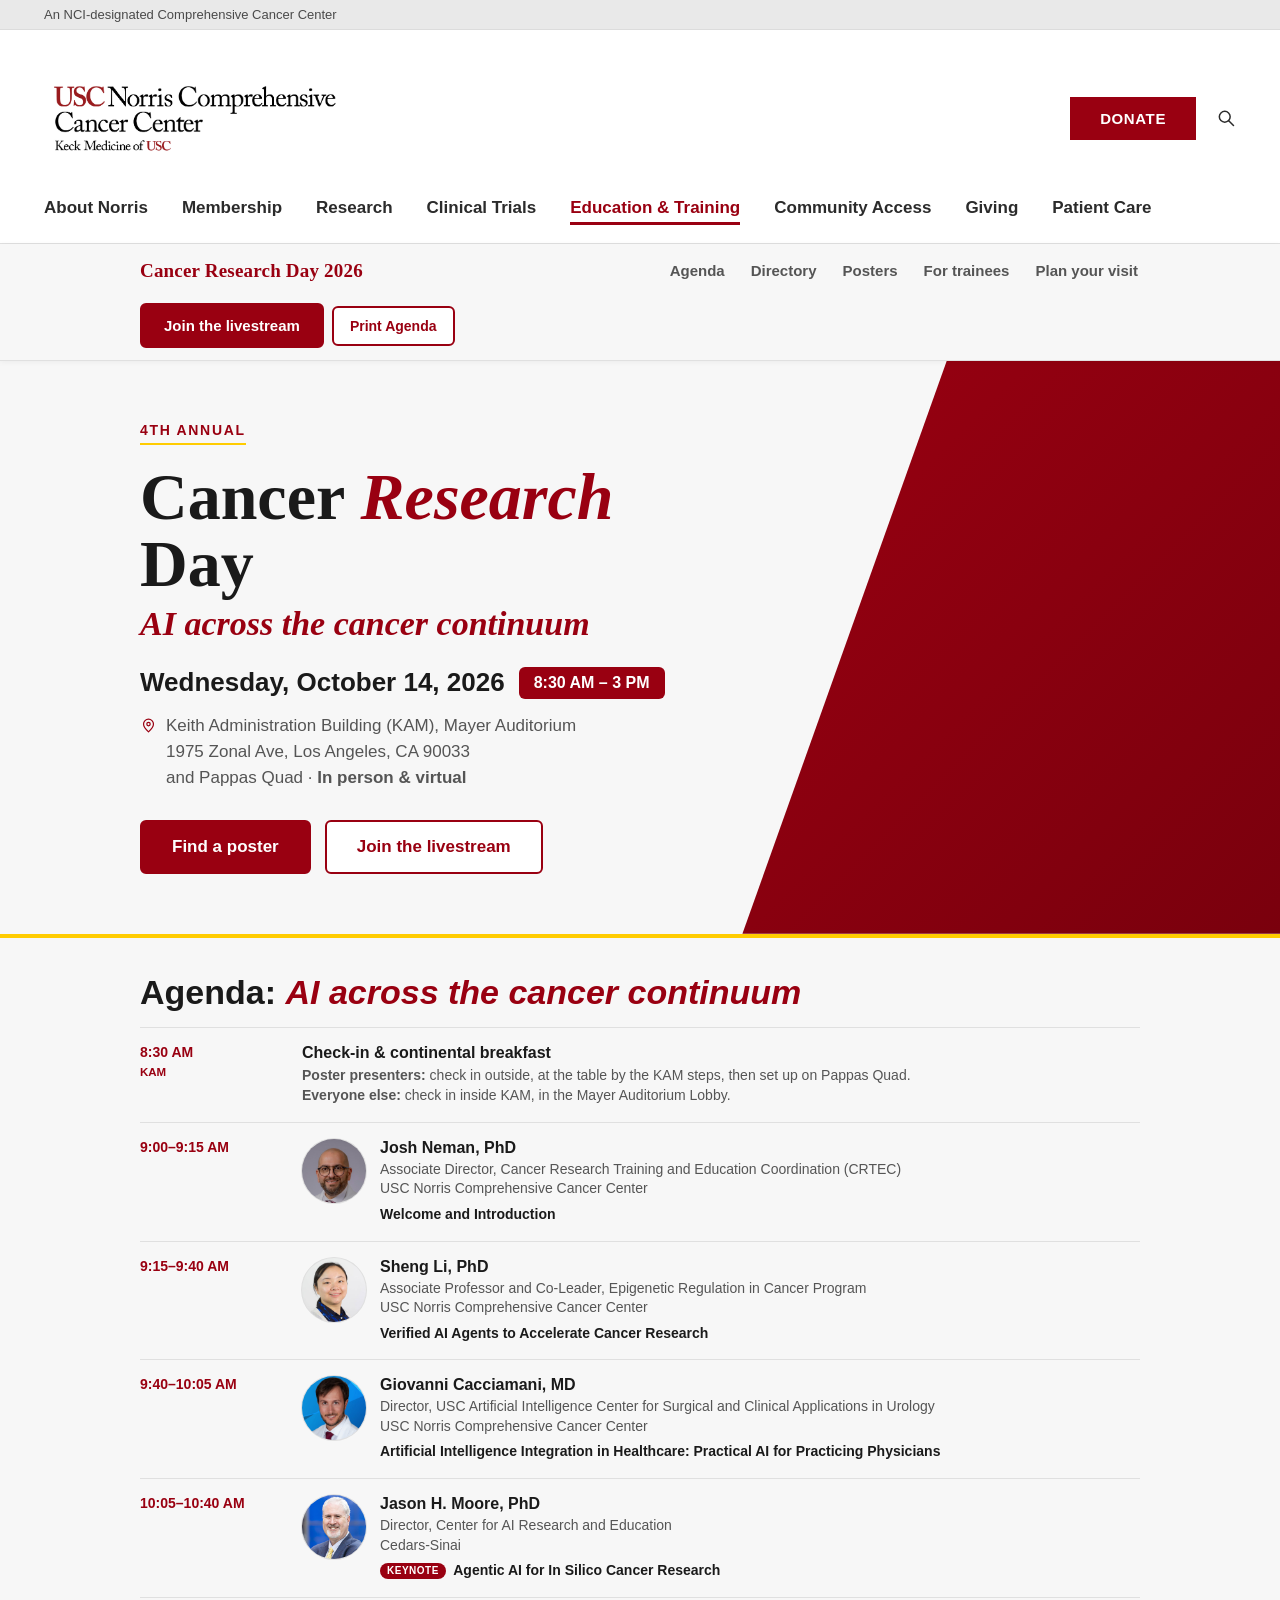
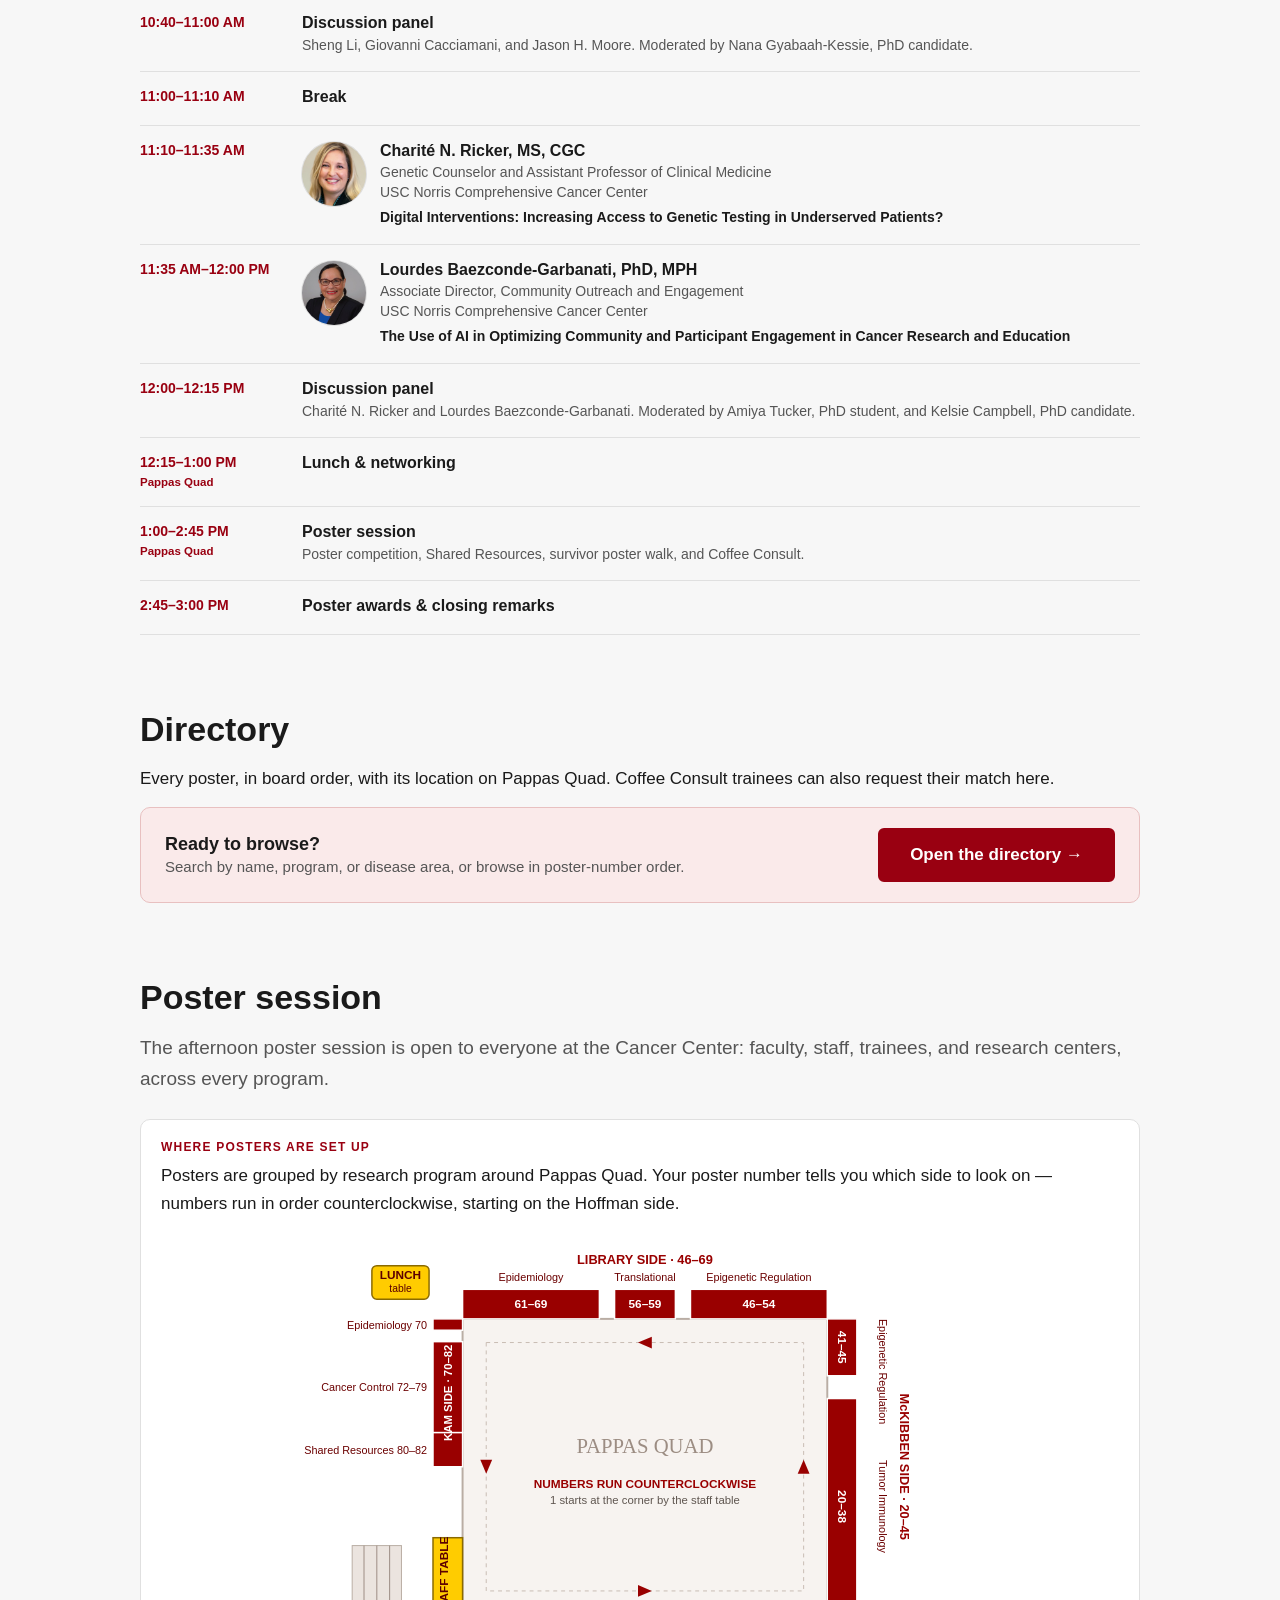
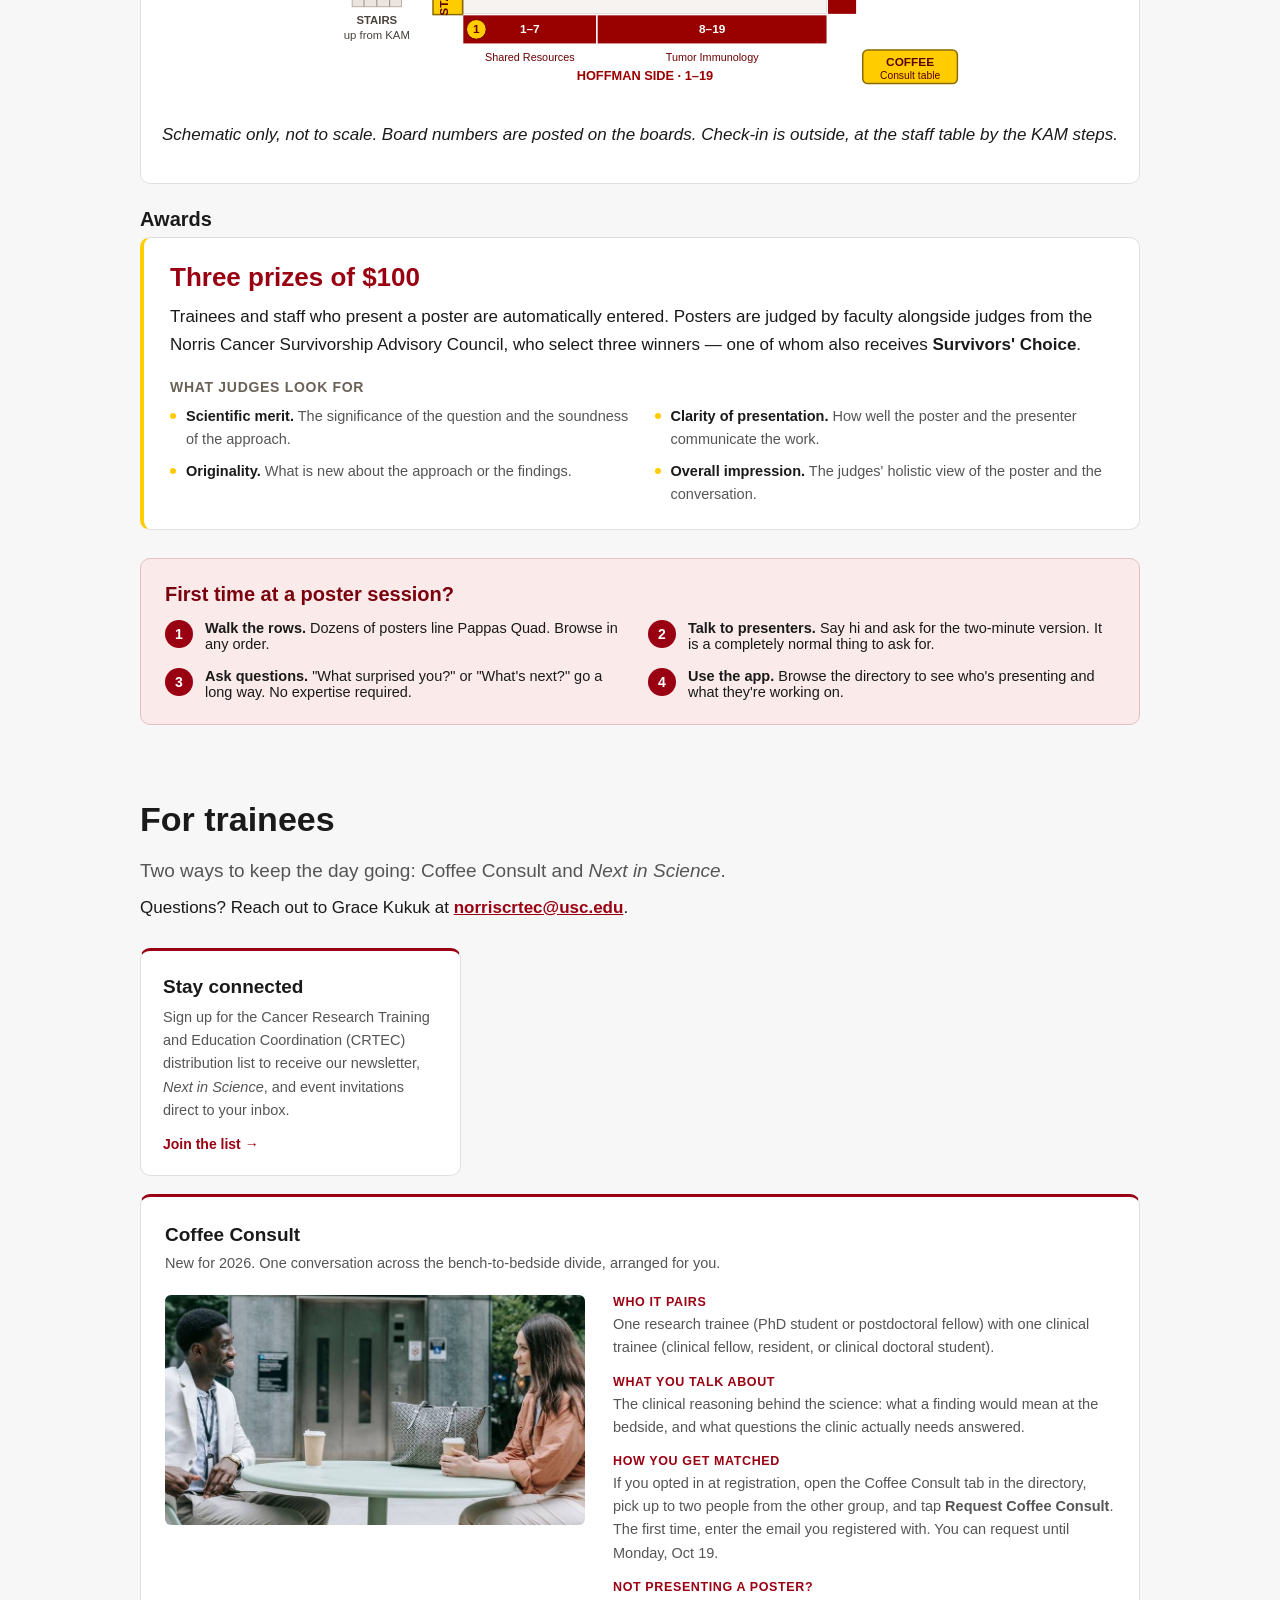
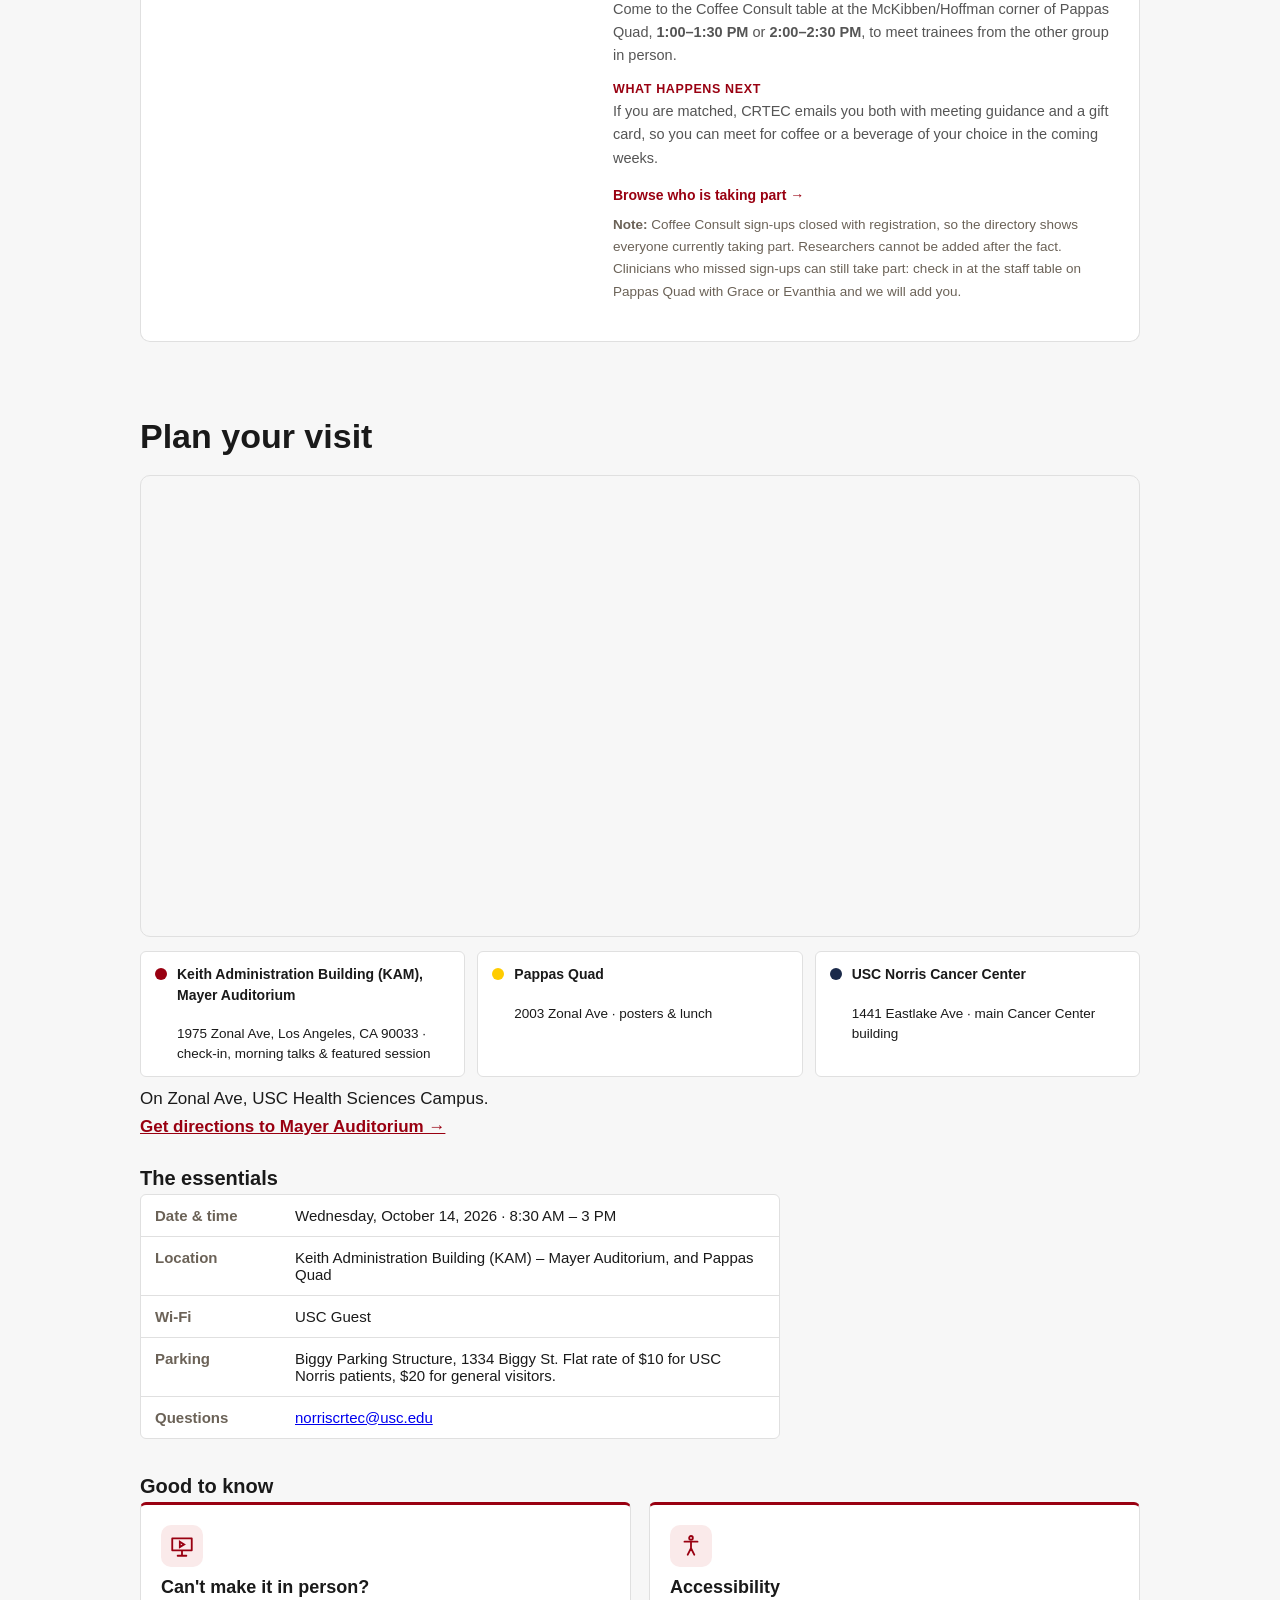
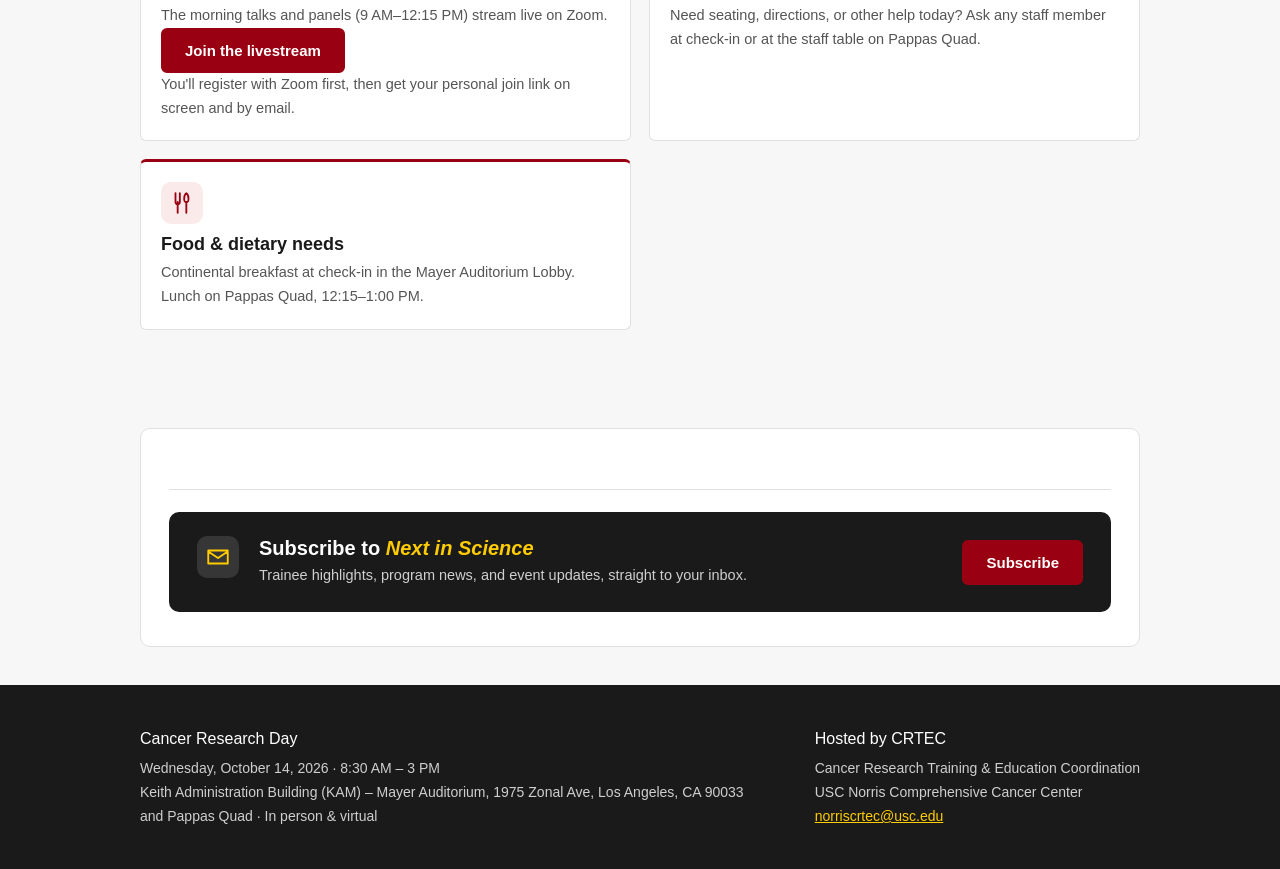
==== commit bff3c8f1: "Rename index (24).html to index.html" ====
--- a/index.html
+++ b/index.html
@@ -257,41 +257,66 @@
         <p class="p-wide quad-layout-note">Posters are grouped by research program around Pappas Quad. Your poster number tells you which side to look on &mdash; numbers run in order counterclockwise, starting on the Hoffman side.</p>
         <div class="quadmap-inner">
         <svg viewBox="0 0 700 460" width="100%" style="max-width:690px;display:block;margin:0 auto"
-     role="img" aria-label="Schematic of Pappas Quad showing the four poster sides and the staff table">
+     role="img" aria-label="Schematic of Pappas Quad showing the four poster sides, the staff table, the lunch table and the Coffee Consult table">
   <rect x="170" y="78" width="370" height="300" fill="#f7f3f0" stroke="#b9ada4" stroke-width="2"/>
-  <text x="355" y="224" text-anchor="middle" font-family="Georgia,serif" font-size="21" fill="#9c8d83">PAPPAS QUAD</text>
-  <rect x="170" y="48" width="370" height="30" fill="#990000"/>
-  <text x="355" y="68" text-anchor="middle" font-family="Arial" font-size="13" font-weight="bold" fill="#fff">LIBRARY SIDE &#183; 46&#8211;69</text>
-  <text x="355" y="36" text-anchor="middle" font-family="Arial" font-size="12" fill="#6b0000">Tumor Immunology &amp; Microenvironment</text>
-  <rect x="540" y="78" width="30" height="300" fill="#990000"/>
-  <text x="555" y="228" text-anchor="middle" font-family="Arial" font-size="13" font-weight="bold" fill="#fff"
-        transform="rotate(90 555 228)">McKIBBEN SIDE &#183; 22&#8211;45</text>
-  <text x="592" y="146" text-anchor="middle" font-family="Arial" font-size="12" fill="#6b0000"
-        transform="rotate(90 592 146)">Tumor Immunology</text>
-  <text x="592" y="300" text-anchor="middle" font-family="Arial" font-size="12" fill="#6b0000"
-        transform="rotate(90 592 300)">Epigenetic Regulation</text>
-  <rect x="170" y="378" width="370" height="30" fill="#990000"/>
-  <text x="355" y="398" text-anchor="middle" font-family="Arial" font-size="13" font-weight="bold" fill="#fff">HOFFMAN SIDE &#183; 1&#8211;19</text>
-  <text x="222" y="426" text-anchor="middle" font-family="Arial" font-size="12" fill="#6b0000">Translational</text>
-  <text x="355" y="426" text-anchor="middle" font-family="Arial" font-size="12" fill="#6b0000">Epidemiology</text>
-  <text x="490" y="426" text-anchor="middle" font-family="Arial" font-size="12" fill="#6b0000">Cancer Control</text>
-  <rect x="140" y="78" width="30" height="300" fill="#990000"/>
-  <text x="155" y="180" text-anchor="middle" font-family="Arial" font-size="13" font-weight="bold" fill="#fff"
-        transform="rotate(-90 155 180)">KAM SIDE &#183; 70&#8211;82</text>
-  <text x="114" y="186" text-anchor="middle" font-family="Arial" font-size="12" fill="#6b0000"
-        transform="rotate(-90 114 186)">Shared Resources &amp; Programs</text>
+  <text x="355" y="214" text-anchor="middle" font-family="Georgia,serif" font-size="21" fill="#9c8d83">PAPPAS QUAD</text>
+  <rect x="194" y="102" width="322" height="252" fill="none" stroke="#c9bcb3" stroke-dasharray="4 4"/>
+  <polygon points="362.0,354.0 348.0,348.0 348.0,360.0" fill="#990000"/>
+  <polygon points="516.0,221.0 510.0,235.0 522.0,235.0" fill="#990000"/>
+  <polygon points="348.0,102.0 362.0,96.0 362.0,108.0" fill="#990000"/>
+  <polygon points="194.0,235.0 188.0,221.0 200.0,221.0" fill="#990000"/>
+  <text x="355" y="250" text-anchor="middle" font-family="Arial" font-size="12" font-weight="bold" fill="#990000">NUMBERS RUN COUNTERCLOCKWISE</text>
+  <text x="355" y="266" text-anchor="middle" font-family="Arial" font-size="11.5" fill="#5f5650">1 starts at the corner by the staff table</text>
+  <rect x="170.0" y="378.0" width="136.3" height="30.0" fill="#990000" stroke="#fff" stroke-width="1.5"/>
+  <text x="238.2" y="397.0" text-anchor="middle" font-family="Arial" font-size="12" font-weight="bold" fill="#fff">1&#8211;7</text>
+  <text x="238.2" y="425" text-anchor="middle" font-family="Arial" font-size="11" fill="#6b0000">Shared Resources</text>
+  <rect x="306.3" y="378.0" width="233.7" height="30.0" fill="#990000" stroke="#fff" stroke-width="1.5"/>
+  <text x="423.2" y="397.0" text-anchor="middle" font-family="Arial" font-size="12" font-weight="bold" fill="#fff">8&#8211;19</text>
+  <text x="423.2" y="425" text-anchor="middle" font-family="Arial" font-size="11" fill="#6b0000">Tumor Immunology</text>
+  <rect x="540.0" y="158.8" width="30.0" height="219.2" fill="#990000" stroke="#fff" stroke-width="1.5"/>
+  <text x="555.0" y="268.4" text-anchor="middle" font-family="Arial" font-size="12" font-weight="bold" fill="#fff" transform="rotate(90 555.0 268.4)" dy="4">20&#8211;38</text>
+  <text x="592" y="268.4" text-anchor="middle" font-family="Arial" font-size="11" fill="#6b0000" transform="rotate(90 592 268.4)">Tumor Immunology</text>
+  <rect x="540.0" y="78.0" width="30.0" height="57.7" fill="#990000" stroke="#fff" stroke-width="1.5"/>
+  <text x="555.0" y="106.8" text-anchor="middle" font-family="Arial" font-size="12" font-weight="bold" fill="#fff" transform="rotate(90 555.0 106.8)" dy="4">41&#8211;45</text>
+  <text x="592" y="78.0" text-anchor="start" font-family="Arial" font-size="11" fill="#6b0000" transform="rotate(90 592 78.0)">Epigenetic Regulation</text>
+  <rect x="401.2" y="48.0" width="138.8" height="30.0" fill="#990000" stroke="#fff" stroke-width="1.5"/>
+  <text x="470.6" y="67.0" text-anchor="middle" font-family="Arial" font-size="12" font-weight="bold" fill="#fff">46&#8211;54</text>
+  <text x="470.6" y="40" text-anchor="middle" font-family="Arial" font-size="11" fill="#6b0000">Epigenetic Regulation</text>
+  <rect x="324.2" y="48.0" width="61.7" height="30.0" fill="#990000" stroke="#fff" stroke-width="1.5"/>
+  <text x="355.0" y="67.0" text-anchor="middle" font-family="Arial" font-size="12" font-weight="bold" fill="#fff">56&#8211;59</text>
+  <text x="355.0" y="40" text-anchor="middle" font-family="Arial" font-size="11" fill="#6b0000">Translational</text>
+  <rect x="170.0" y="48.0" width="138.8" height="30.0" fill="#990000" stroke="#fff" stroke-width="1.5"/>
+  <text x="239.4" y="67.0" text-anchor="middle" font-family="Arial" font-size="12" font-weight="bold" fill="#fff">61&#8211;69</text>
+  <text x="239.4" y="40" text-anchor="middle" font-family="Arial" font-size="11" fill="#6b0000">Epidemiology</text>
+  <rect x="140.0" y="78.0" width="30.0" height="11.5" fill="#990000" stroke="#fff" stroke-width="1.5"/>
+  <text x="134" y="87.8" text-anchor="end" font-family="Arial" font-size="11" fill="#6b0000">Epidemiology 70</text>
+  <rect x="140.0" y="101.1" width="30.0" height="92.3" fill="#990000" stroke="#fff" stroke-width="1.5"/>
+  <text x="134" y="151.2" text-anchor="end" font-family="Arial" font-size="11" fill="#6b0000">Cancer Control 72&#8211;79</text>
+  <rect x="140.0" y="193.4" width="30.0" height="34.6" fill="#990000" stroke="#fff" stroke-width="1.5"/>
+  <text x="134" y="214.7" text-anchor="end" font-family="Arial" font-size="11" fill="#6b0000">Shared Resources 80&#8211;82</text>
+  <text x="355" y="444" text-anchor="middle" font-family="Arial" font-size="13" font-weight="bold" fill="#990000">HOFFMAN SIDE &#183; 1&#8211;19</text>
+  <text x="355" y="22" text-anchor="middle" font-family="Arial" font-size="13" font-weight="bold" fill="#990000">LIBRARY SIDE &#183; 46&#8211;69</text>
+  <text x="614" y="228" text-anchor="middle" font-family="Arial" font-size="13" font-weight="bold" fill="#990000" transform="rotate(90 614 228)">McKIBBEN SIDE &#183; 20&#8211;45</text>
+  <text x="155" y="153.0" text-anchor="middle" font-family="Arial" font-size="11.5" font-weight="bold" fill="#fff" transform="rotate(-90 155 153.0)" dy="4">KAM SIDE &#183; 70&#8211;82</text>
+  <circle cx="184" cy="393.0" r="10" fill="#FFCC00" stroke="#6b0000"/>
+  <text x="184" y="397.0" text-anchor="middle" font-family="Arial" font-size="12" font-weight="bold" fill="#6b0000">1</text>
   <rect x="140" y="300" width="30" height="78" fill="#FFCC00" stroke="#8a6a00" stroke-width="1.5"/>
-  <text x="155" y="339" text-anchor="middle" font-family="Arial" font-size="12" font-weight="bold" fill="#5c0000"
-        transform="rotate(-90 155 339)">STAFF TABLE</text>
+  <text x="155.0" y="339" text-anchor="middle" font-family="Arial" font-size="12" font-weight="bold" fill="#5c0000" transform="rotate(-90 155.0 339)">STAFF TABLE</text>
   <rect x="58" y="308" width="50" height="62" fill="#ebe4df" stroke="#b9ada4"/>
   <line x1="70" y1="308" x2="70" y2="370" stroke="#9c8d83"/>
   <line x1="83" y1="308" x2="83" y2="370" stroke="#9c8d83"/>
   <line x1="96" y1="308" x2="96" y2="370" stroke="#9c8d83"/>
   <text x="83" y="388" text-anchor="middle" font-family="Arial" font-size="11.5" font-weight="bold" fill="#4a423c">STAIRS</text>
   <text x="83" y="403" text-anchor="middle" font-family="Arial" font-size="11.5" fill="#4a423c">up from KAM</text>
+  <rect x="78" y="24" width="58" height="34" rx="5" fill="#FFCC00" stroke="#8a6a00" stroke-width="1.5"/>
+  <text x="107" y="38" text-anchor="middle" font-family="Arial" font-size="12" font-weight="bold" fill="#5c0000">LUNCH</text>
+  <text x="107" y="51" text-anchor="middle" font-family="Arial" font-size="10.5" fill="#5c0000">table</text>
+  <rect x="576" y="414" width="96" height="34" rx="5" fill="#FFCC00" stroke="#8a6a00" stroke-width="1.5"/>
+  <text x="624" y="430" text-anchor="middle" font-family="Arial" font-size="12" font-weight="bold" fill="#5c0000">COFFEE</text>
+  <text x="624" y="443" text-anchor="middle" font-family="Arial" font-size="10.5" fill="#5c0000">Consult table</text>
 </svg>
         </div>
-        <p class="p-wide quad-layout-caveat">Schematic only, not to scale. Board numbers are posted on the boards. Poster presenters check in outside, at the table by the KAM steps.</p>
+        <p class="p-wide quad-layout-caveat">Schematic only, not to scale. Board numbers are posted on the boards. Check-in is outside, at the staff table by the KAM steps.</p>
       </div>
 
       <h3 class="sub-head">Awards</h3>
@@ -542,40 +567,65 @@
       <summary>Map of Pappas Quad &mdash; where the boards are</summary>
       <div class="quadmap-inner">
       <svg viewBox="0 0 700 460" width="100%" style="max-width:690px;display:block;margin:0 auto"
-     role="img" aria-label="Schematic of Pappas Quad showing the four poster sides and the staff table">
+     role="img" aria-label="Schematic of Pappas Quad showing the four poster sides, the staff table, the lunch table and the Coffee Consult table">
   <rect x="170" y="78" width="370" height="300" fill="#f7f3f0" stroke="#b9ada4" stroke-width="2"/>
-  <text x="355" y="224" text-anchor="middle" font-family="Georgia,serif" font-size="21" fill="#9c8d83">PAPPAS QUAD</text>
-  <rect x="170" y="48" width="370" height="30" fill="#990000"/>
-  <text x="355" y="68" text-anchor="middle" font-family="Arial" font-size="13" font-weight="bold" fill="#fff">LIBRARY SIDE &#183; 46&#8211;69</text>
-  <text x="355" y="36" text-anchor="middle" font-family="Arial" font-size="12" fill="#6b0000">Tumor Immunology &amp; Microenvironment</text>
-  <rect x="540" y="78" width="30" height="300" fill="#990000"/>
-  <text x="555" y="228" text-anchor="middle" font-family="Arial" font-size="13" font-weight="bold" fill="#fff"
-        transform="rotate(90 555 228)">McKIBBEN SIDE &#183; 22&#8211;45</text>
-  <text x="592" y="146" text-anchor="middle" font-family="Arial" font-size="12" fill="#6b0000"
-        transform="rotate(90 592 146)">Tumor Immunology</text>
-  <text x="592" y="300" text-anchor="middle" font-family="Arial" font-size="12" fill="#6b0000"
-        transform="rotate(90 592 300)">Epigenetic Regulation</text>
-  <rect x="170" y="378" width="370" height="30" fill="#990000"/>
-  <text x="355" y="398" text-anchor="middle" font-family="Arial" font-size="13" font-weight="bold" fill="#fff">HOFFMAN SIDE &#183; 1&#8211;19</text>
-  <text x="222" y="426" text-anchor="middle" font-family="Arial" font-size="12" fill="#6b0000">Translational</text>
-  <text x="355" y="426" text-anchor="middle" font-family="Arial" font-size="12" fill="#6b0000">Epidemiology</text>
-  <text x="490" y="426" text-anchor="middle" font-family="Arial" font-size="12" fill="#6b0000">Cancer Control</text>
-  <rect x="140" y="78" width="30" height="300" fill="#990000"/>
-  <text x="155" y="180" text-anchor="middle" font-family="Arial" font-size="13" font-weight="bold" fill="#fff"
-        transform="rotate(-90 155 180)">KAM SIDE &#183; 70&#8211;82</text>
-  <text x="114" y="186" text-anchor="middle" font-family="Arial" font-size="12" fill="#6b0000"
-        transform="rotate(-90 114 186)">Shared Resources &amp; Programs</text>
+  <text x="355" y="214" text-anchor="middle" font-family="Georgia,serif" font-size="21" fill="#9c8d83">PAPPAS QUAD</text>
+  <rect x="194" y="102" width="322" height="252" fill="none" stroke="#c9bcb3" stroke-dasharray="4 4"/>
+  <polygon points="362.0,354.0 348.0,348.0 348.0,360.0" fill="#990000"/>
+  <polygon points="516.0,221.0 510.0,235.0 522.0,235.0" fill="#990000"/>
+  <polygon points="348.0,102.0 362.0,96.0 362.0,108.0" fill="#990000"/>
+  <polygon points="194.0,235.0 188.0,221.0 200.0,221.0" fill="#990000"/>
+  <text x="355" y="250" text-anchor="middle" font-family="Arial" font-size="12" font-weight="bold" fill="#990000">NUMBERS RUN COUNTERCLOCKWISE</text>
+  <text x="355" y="266" text-anchor="middle" font-family="Arial" font-size="11.5" fill="#5f5650">1 starts at the corner by the staff table</text>
+  <rect x="170.0" y="378.0" width="136.3" height="30.0" fill="#990000" stroke="#fff" stroke-width="1.5"/>
+  <text x="238.2" y="397.0" text-anchor="middle" font-family="Arial" font-size="12" font-weight="bold" fill="#fff">1&#8211;7</text>
+  <text x="238.2" y="425" text-anchor="middle" font-family="Arial" font-size="11" fill="#6b0000">Shared Resources</text>
+  <rect x="306.3" y="378.0" width="233.7" height="30.0" fill="#990000" stroke="#fff" stroke-width="1.5"/>
+  <text x="423.2" y="397.0" text-anchor="middle" font-family="Arial" font-size="12" font-weight="bold" fill="#fff">8&#8211;19</text>
+  <text x="423.2" y="425" text-anchor="middle" font-family="Arial" font-size="11" fill="#6b0000">Tumor Immunology</text>
+  <rect x="540.0" y="158.8" width="30.0" height="219.2" fill="#990000" stroke="#fff" stroke-width="1.5"/>
+  <text x="555.0" y="268.4" text-anchor="middle" font-family="Arial" font-size="12" font-weight="bold" fill="#fff" transform="rotate(90 555.0 268.4)" dy="4">20&#8211;38</text>
+  <text x="592" y="268.4" text-anchor="middle" font-family="Arial" font-size="11" fill="#6b0000" transform="rotate(90 592 268.4)">Tumor Immunology</text>
+  <rect x="540.0" y="78.0" width="30.0" height="57.7" fill="#990000" stroke="#fff" stroke-width="1.5"/>
+  <text x="555.0" y="106.8" text-anchor="middle" font-family="Arial" font-size="12" font-weight="bold" fill="#fff" transform="rotate(90 555.0 106.8)" dy="4">41&#8211;45</text>
+  <text x="592" y="78.0" text-anchor="start" font-family="Arial" font-size="11" fill="#6b0000" transform="rotate(90 592 78.0)">Epigenetic Regulation</text>
+  <rect x="401.2" y="48.0" width="138.8" height="30.0" fill="#990000" stroke="#fff" stroke-width="1.5"/>
+  <text x="470.6" y="67.0" text-anchor="middle" font-family="Arial" font-size="12" font-weight="bold" fill="#fff">46&#8211;54</text>
+  <text x="470.6" y="40" text-anchor="middle" font-family="Arial" font-size="11" fill="#6b0000">Epigenetic Regulation</text>
+  <rect x="324.2" y="48.0" width="61.7" height="30.0" fill="#990000" stroke="#fff" stroke-width="1.5"/>
+  <text x="355.0" y="67.0" text-anchor="middle" font-family="Arial" font-size="12" font-weight="bold" fill="#fff">56&#8211;59</text>
+  <text x="355.0" y="40" text-anchor="middle" font-family="Arial" font-size="11" fill="#6b0000">Translational</text>
+  <rect x="170.0" y="48.0" width="138.8" height="30.0" fill="#990000" stroke="#fff" stroke-width="1.5"/>
+  <text x="239.4" y="67.0" text-anchor="middle" font-family="Arial" font-size="12" font-weight="bold" fill="#fff">61&#8211;69</text>
+  <text x="239.4" y="40" text-anchor="middle" font-family="Arial" font-size="11" fill="#6b0000">Epidemiology</text>
+  <rect x="140.0" y="78.0" width="30.0" height="11.5" fill="#990000" stroke="#fff" stroke-width="1.5"/>
+  <text x="134" y="87.8" text-anchor="end" font-family="Arial" font-size="11" fill="#6b0000">Epidemiology 70</text>
+  <rect x="140.0" y="101.1" width="30.0" height="92.3" fill="#990000" stroke="#fff" stroke-width="1.5"/>
+  <text x="134" y="151.2" text-anchor="end" font-family="Arial" font-size="11" fill="#6b0000">Cancer Control 72&#8211;79</text>
+  <rect x="140.0" y="193.4" width="30.0" height="34.6" fill="#990000" stroke="#fff" stroke-width="1.5"/>
+  <text x="134" y="214.7" text-anchor="end" font-family="Arial" font-size="11" fill="#6b0000">Shared Resources 80&#8211;82</text>
+  <text x="355" y="444" text-anchor="middle" font-family="Arial" font-size="13" font-weight="bold" fill="#990000">HOFFMAN SIDE &#183; 1&#8211;19</text>
+  <text x="355" y="22" text-anchor="middle" font-family="Arial" font-size="13" font-weight="bold" fill="#990000">LIBRARY SIDE &#183; 46&#8211;69</text>
+  <text x="614" y="228" text-anchor="middle" font-family="Arial" font-size="13" font-weight="bold" fill="#990000" transform="rotate(90 614 228)">McKIBBEN SIDE &#183; 20&#8211;45</text>
+  <text x="155" y="153.0" text-anchor="middle" font-family="Arial" font-size="11.5" font-weight="bold" fill="#fff" transform="rotate(-90 155 153.0)" dy="4">KAM SIDE &#183; 70&#8211;82</text>
+  <circle cx="184" cy="393.0" r="10" fill="#FFCC00" stroke="#6b0000"/>
+  <text x="184" y="397.0" text-anchor="middle" font-family="Arial" font-size="12" font-weight="bold" fill="#6b0000">1</text>
   <rect x="140" y="300" width="30" height="78" fill="#FFCC00" stroke="#8a6a00" stroke-width="1.5"/>
-  <text x="155" y="339" text-anchor="middle" font-family="Arial" font-size="12" font-weight="bold" fill="#5c0000"
-        transform="rotate(-90 155 339)">STAFF TABLE</text>
+  <text x="155.0" y="339" text-anchor="middle" font-family="Arial" font-size="12" font-weight="bold" fill="#5c0000" transform="rotate(-90 155.0 339)">STAFF TABLE</text>
   <rect x="58" y="308" width="50" height="62" fill="#ebe4df" stroke="#b9ada4"/>
   <line x1="70" y1="308" x2="70" y2="370" stroke="#9c8d83"/>
   <line x1="83" y1="308" x2="83" y2="370" stroke="#9c8d83"/>
   <line x1="96" y1="308" x2="96" y2="370" stroke="#9c8d83"/>
   <text x="83" y="388" text-anchor="middle" font-family="Arial" font-size="11.5" font-weight="bold" fill="#4a423c">STAIRS</text>
   <text x="83" y="403" text-anchor="middle" font-family="Arial" font-size="11.5" fill="#4a423c">up from KAM</text>
+  <rect x="78" y="24" width="58" height="34" rx="5" fill="#FFCC00" stroke="#8a6a00" stroke-width="1.5"/>
+  <text x="107" y="38" text-anchor="middle" font-family="Arial" font-size="12" font-weight="bold" fill="#5c0000">LUNCH</text>
+  <text x="107" y="51" text-anchor="middle" font-family="Arial" font-size="10.5" fill="#5c0000">table</text>
+  <rect x="576" y="414" width="96" height="34" rx="5" fill="#FFCC00" stroke="#8a6a00" stroke-width="1.5"/>
+  <text x="624" y="430" text-anchor="middle" font-family="Arial" font-size="12" font-weight="bold" fill="#5c0000">COFFEE</text>
+  <text x="624" y="443" text-anchor="middle" font-family="Arial" font-size="10.5" fill="#5c0000">Consult table</text>
 </svg>
-        <p class="quadmap-note">Board numbers run in order counterclockwise around the quad, starting on the Hoffman side. Poster presenters check in at the table by the KAM steps.</p>
+        <p class="quadmap-note">Board numbers run in order counterclockwise around the quad, starting on the Hoffman side. Check-in is at the staff table by the KAM steps.</p>
       </div>
     </details>
     <div class="results-count" id="results-count"></div>
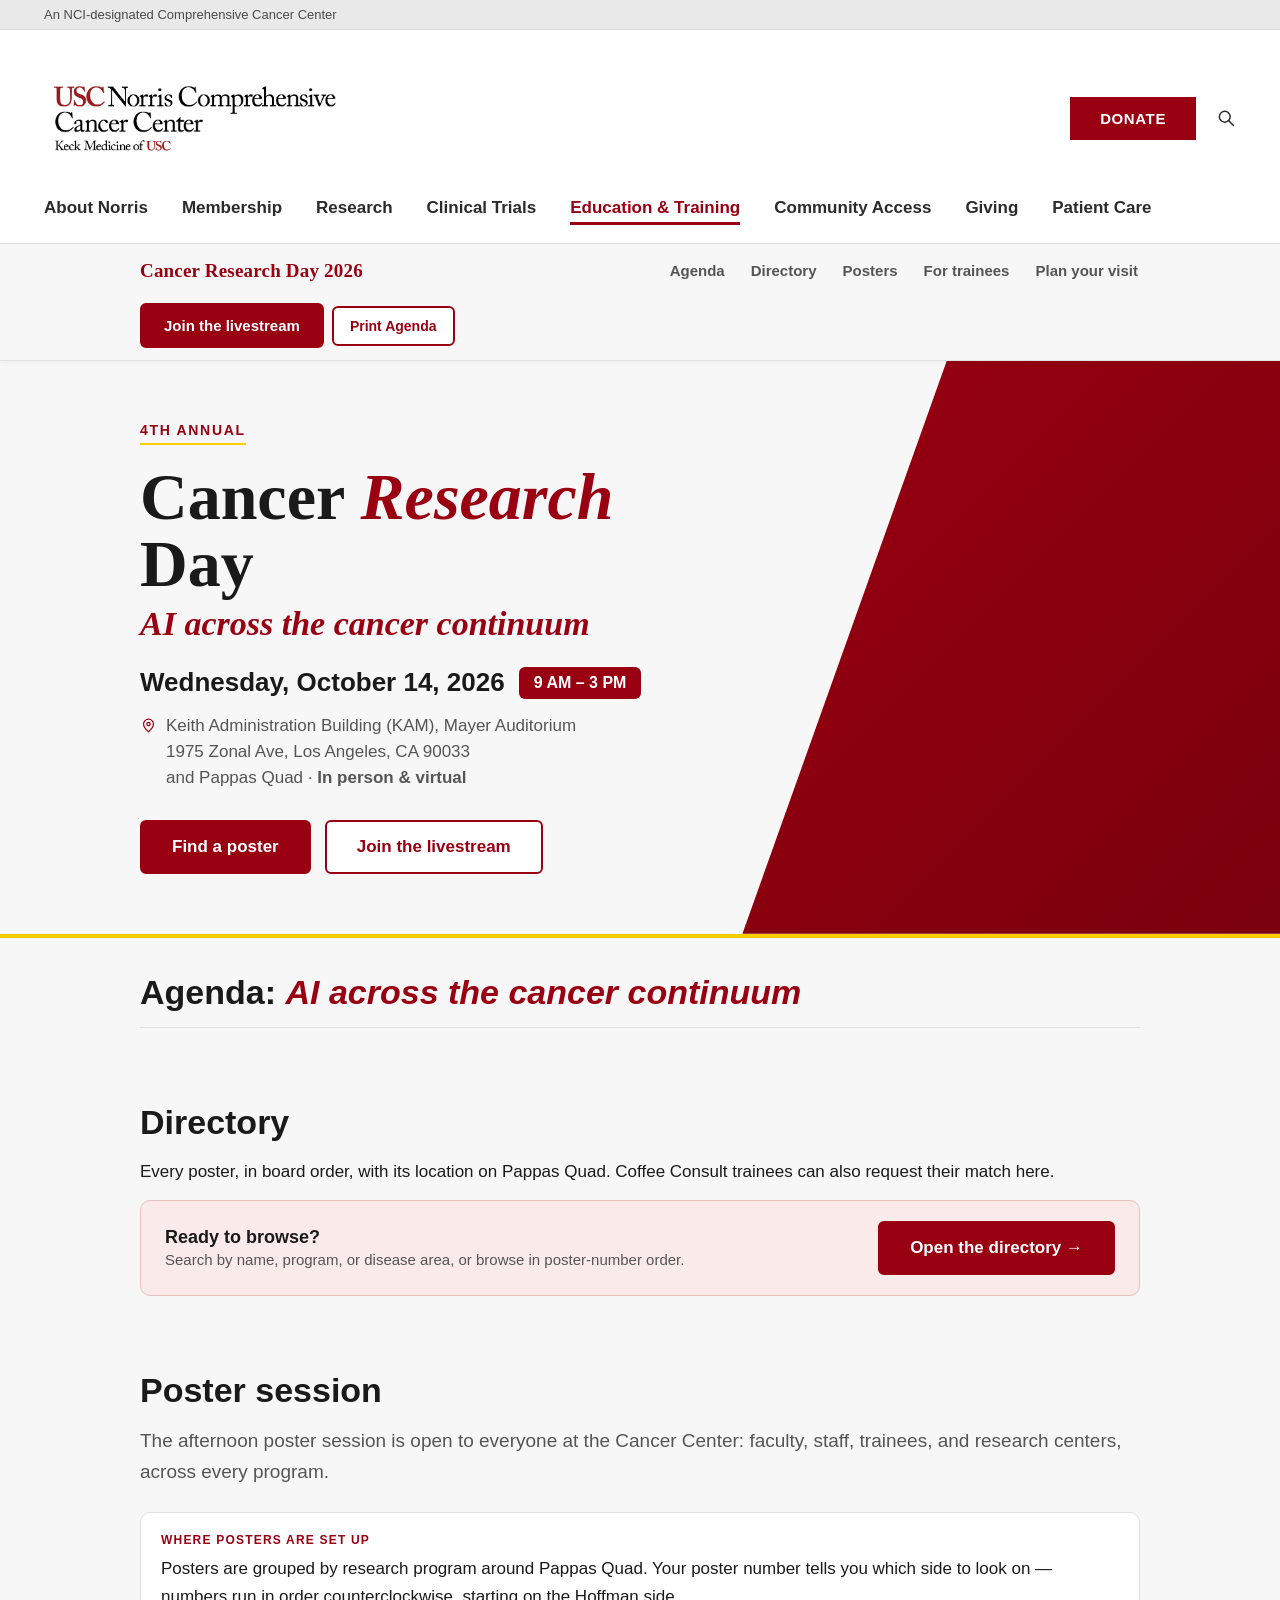
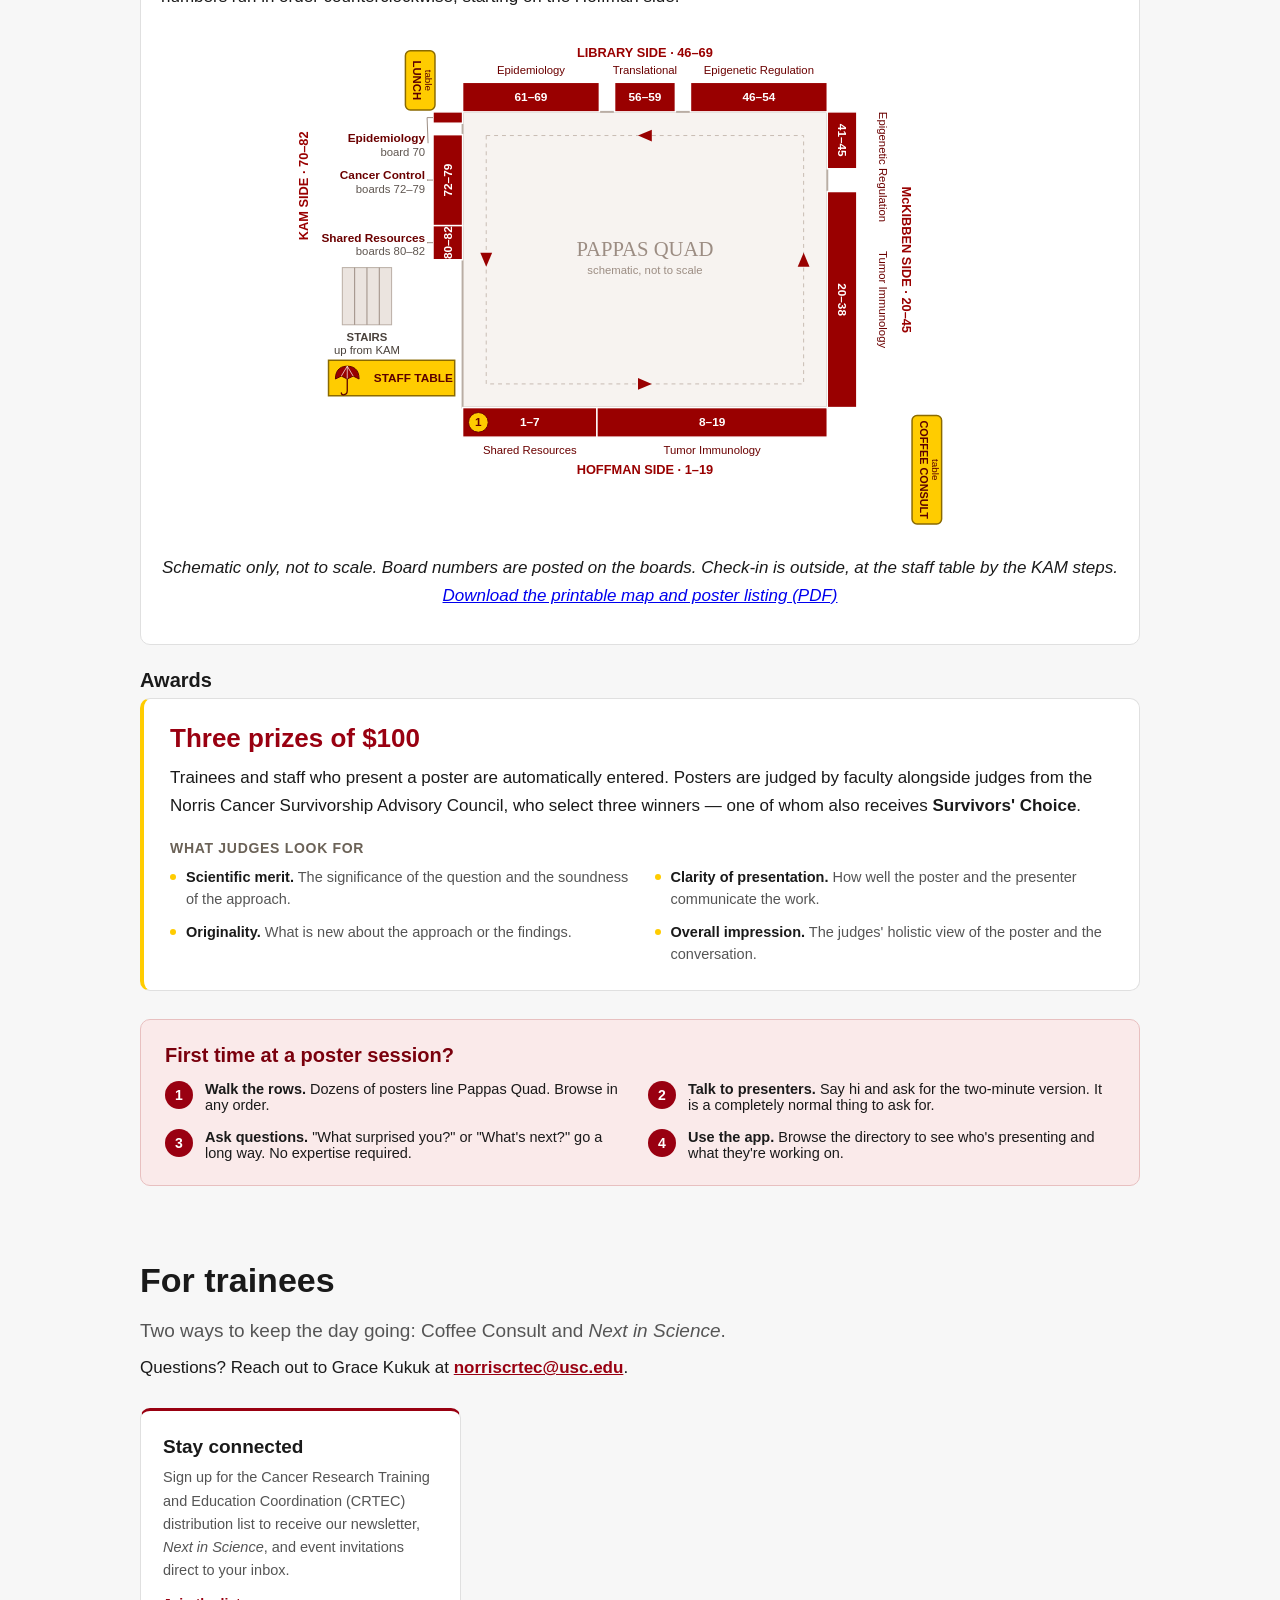
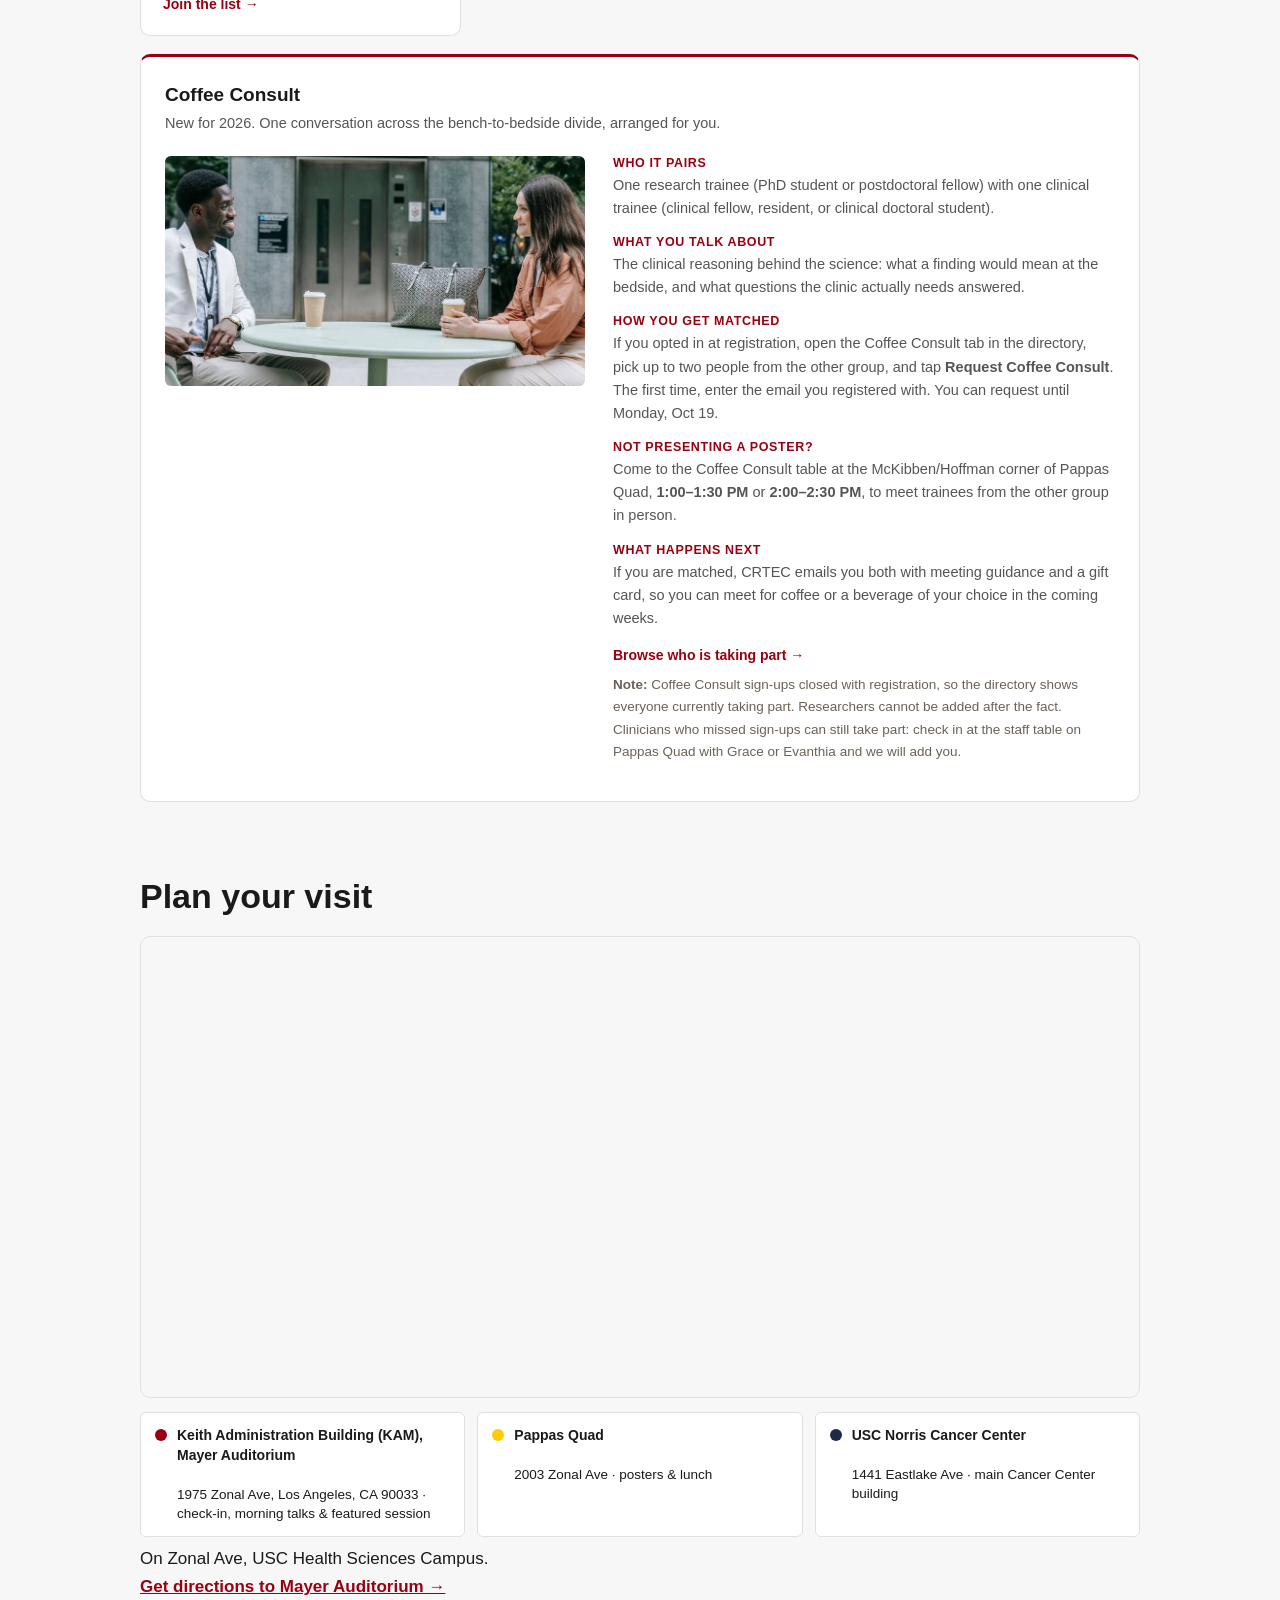
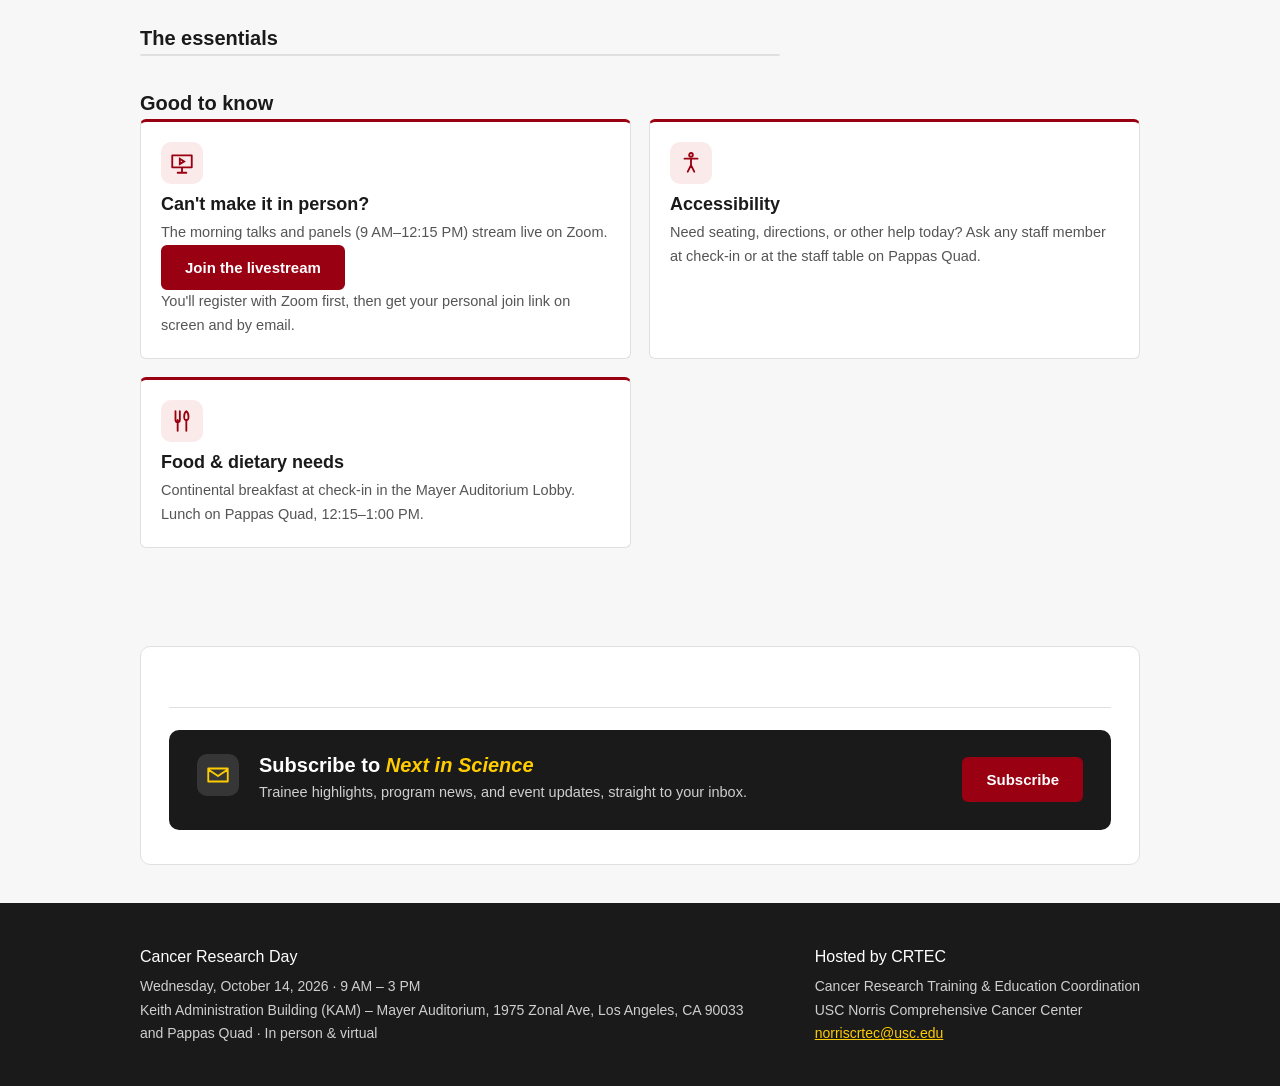
==== commit 42de161e: "Rename index (25).html to index.html" ====
--- a/index.html
+++ b/index.html
@@ -256,67 +256,77 @@
         <div class="quad-layout-label">Where posters are set up</div>
         <p class="p-wide quad-layout-note">Posters are grouped by research program around Pappas Quad. Your poster number tells you which side to look on &mdash; numbers run in order counterclockwise, starting on the Hoffman side.</p>
         <div class="quadmap-inner">
-        <svg viewBox="0 0 700 460" width="100%" style="max-width:690px;display:block;margin:0 auto"
+        <svg viewBox="0 0 700 500" width="100%" style="max-width:690px;display:block;margin:0 auto"
      role="img" aria-label="Schematic of Pappas Quad showing the four poster sides, the staff table, the lunch table and the Coffee Consult table">
   <rect x="170" y="78" width="370" height="300" fill="#f7f3f0" stroke="#b9ada4" stroke-width="2"/>
-  <text x="355" y="214" text-anchor="middle" font-family="Georgia,serif" font-size="21" fill="#9c8d83">PAPPAS QUAD</text>
+  <text x="355" y="224" text-anchor="middle" font-family="Georgia,serif" font-size="21" fill="#9c8d83">PAPPAS QUAD</text>
+  <text x="355" y="242" text-anchor="middle" font-family="Arial" font-size="11.5" fill="#9c8d83">schematic, not to scale</text>
   <rect x="194" y="102" width="322" height="252" fill="none" stroke="#c9bcb3" stroke-dasharray="4 4"/>
-  <polygon points="362.0,354.0 348.0,348.0 348.0,360.0" fill="#990000"/>
-  <polygon points="516.0,221.0 510.0,235.0 522.0,235.0" fill="#990000"/>
-  <polygon points="348.0,102.0 362.0,96.0 362.0,108.0" fill="#990000"/>
-  <polygon points="194.0,235.0 188.0,221.0 200.0,221.0" fill="#990000"/>
-  <text x="355" y="250" text-anchor="middle" font-family="Arial" font-size="12" font-weight="bold" fill="#990000">NUMBERS RUN COUNTERCLOCKWISE</text>
-  <text x="355" y="266" text-anchor="middle" font-family="Arial" font-size="11.5" fill="#5f5650">1 starts at the corner by the staff table</text>
+  <polygon points="362,354 348,348 348,360" fill="#990000"/>
+  <polygon points="516,221 510,235 522,235" fill="#990000"/>
+  <polygon points="348,102 362,96 362,108" fill="#990000"/>
+  <polygon points="194,235 188,221 200,221" fill="#990000"/>
   <rect x="170.0" y="378.0" width="136.3" height="30.0" fill="#990000" stroke="#fff" stroke-width="1.5"/>
   <text x="238.2" y="397.0" text-anchor="middle" font-family="Arial" font-size="12" font-weight="bold" fill="#fff">1&#8211;7</text>
-  <text x="238.2" y="425" text-anchor="middle" font-family="Arial" font-size="11" fill="#6b0000">Shared Resources</text>
+  <text x="238.2" y="425" text-anchor="middle" font-family="Arial" font-size="11.5" fill="#6b0000">Shared Resources</text>
   <rect x="306.3" y="378.0" width="233.7" height="30.0" fill="#990000" stroke="#fff" stroke-width="1.5"/>
   <text x="423.2" y="397.0" text-anchor="middle" font-family="Arial" font-size="12" font-weight="bold" fill="#fff">8&#8211;19</text>
-  <text x="423.2" y="425" text-anchor="middle" font-family="Arial" font-size="11" fill="#6b0000">Tumor Immunology</text>
+  <text x="423.2" y="425" text-anchor="middle" font-family="Arial" font-size="11.5" fill="#6b0000">Tumor Immunology</text>
   <rect x="540.0" y="158.8" width="30.0" height="219.2" fill="#990000" stroke="#fff" stroke-width="1.5"/>
   <text x="555.0" y="268.4" text-anchor="middle" font-family="Arial" font-size="12" font-weight="bold" fill="#fff" transform="rotate(90 555.0 268.4)" dy="4">20&#8211;38</text>
-  <text x="592" y="268.4" text-anchor="middle" font-family="Arial" font-size="11" fill="#6b0000" transform="rotate(90 592 268.4)">Tumor Immunology</text>
+  <text x="592" y="268.4" text-anchor="middle" font-family="Arial" font-size="11.5" fill="#6b0000" transform="rotate(90 592 268.4)">Tumor Immunology</text>
   <rect x="540.0" y="78.0" width="30.0" height="57.7" fill="#990000" stroke="#fff" stroke-width="1.5"/>
   <text x="555.0" y="106.8" text-anchor="middle" font-family="Arial" font-size="12" font-weight="bold" fill="#fff" transform="rotate(90 555.0 106.8)" dy="4">41&#8211;45</text>
-  <text x="592" y="78.0" text-anchor="start" font-family="Arial" font-size="11" fill="#6b0000" transform="rotate(90 592 78.0)">Epigenetic Regulation</text>
+  <text x="592" y="78.0" text-anchor="start" font-family="Arial" font-size="11.5" fill="#6b0000" transform="rotate(90 592 78.0)">Epigenetic Regulation</text>
   <rect x="401.2" y="48.0" width="138.8" height="30.0" fill="#990000" stroke="#fff" stroke-width="1.5"/>
   <text x="470.6" y="67.0" text-anchor="middle" font-family="Arial" font-size="12" font-weight="bold" fill="#fff">46&#8211;54</text>
-  <text x="470.6" y="40" text-anchor="middle" font-family="Arial" font-size="11" fill="#6b0000">Epigenetic Regulation</text>
+  <text x="470.6" y="40" text-anchor="middle" font-family="Arial" font-size="11.5" fill="#6b0000">Epigenetic Regulation</text>
   <rect x="324.2" y="48.0" width="61.7" height="30.0" fill="#990000" stroke="#fff" stroke-width="1.5"/>
   <text x="355.0" y="67.0" text-anchor="middle" font-family="Arial" font-size="12" font-weight="bold" fill="#fff">56&#8211;59</text>
-  <text x="355.0" y="40" text-anchor="middle" font-family="Arial" font-size="11" fill="#6b0000">Translational</text>
+  <text x="355.0" y="40" text-anchor="middle" font-family="Arial" font-size="11.5" fill="#6b0000">Translational</text>
   <rect x="170.0" y="48.0" width="138.8" height="30.0" fill="#990000" stroke="#fff" stroke-width="1.5"/>
   <text x="239.4" y="67.0" text-anchor="middle" font-family="Arial" font-size="12" font-weight="bold" fill="#fff">61&#8211;69</text>
-  <text x="239.4" y="40" text-anchor="middle" font-family="Arial" font-size="11" fill="#6b0000">Epidemiology</text>
+  <text x="239.4" y="40" text-anchor="middle" font-family="Arial" font-size="11.5" fill="#6b0000">Epidemiology</text>
   <rect x="140.0" y="78.0" width="30.0" height="11.5" fill="#990000" stroke="#fff" stroke-width="1.5"/>
-  <text x="134" y="87.8" text-anchor="end" font-family="Arial" font-size="11" fill="#6b0000">Epidemiology 70</text>
+  <polyline points="140,83.8 134,83.8 135,109.8" fill="none" stroke="#9c8d83" stroke-width="1"/>
+  <text x="132" y="108.8" text-anchor="end" font-family="Arial" font-size="12" font-weight="bold" fill="#6b0000">Epidemiology</text>
+  <text x="132" y="122.8" text-anchor="end" font-family="Arial" font-size="11.5" fill="#5f5650">board 70</text>
   <rect x="140.0" y="101.1" width="30.0" height="92.3" fill="#990000" stroke="#fff" stroke-width="1.5"/>
-  <text x="134" y="151.2" text-anchor="end" font-family="Arial" font-size="11" fill="#6b0000">Cancer Control 72&#8211;79</text>
+  <polyline points="140,147.2 134,147.2 135,147.2" fill="none" stroke="#9c8d83" stroke-width="1"/>
+  <text x="132" y="146.2" text-anchor="end" font-family="Arial" font-size="12" font-weight="bold" fill="#6b0000">Cancer Control</text>
+  <text x="132" y="160.2" text-anchor="end" font-family="Arial" font-size="11.5" fill="#5f5650">boards 72&#8211;79</text>
+  <text x="155.0" y="147.2" text-anchor="middle" font-family="Arial" font-size="12" font-weight="bold" fill="#fff" transform="rotate(-90 155.0 147.2)" dy="4">72&#8211;79</text>
   <rect x="140.0" y="193.4" width="30.0" height="34.6" fill="#990000" stroke="#fff" stroke-width="1.5"/>
-  <text x="134" y="214.7" text-anchor="end" font-family="Arial" font-size="11" fill="#6b0000">Shared Resources 80&#8211;82</text>
-  <text x="355" y="444" text-anchor="middle" font-family="Arial" font-size="13" font-weight="bold" fill="#990000">HOFFMAN SIDE &#183; 1&#8211;19</text>
+  <polyline points="140,210.7 134,210.7 135,210.7" fill="none" stroke="#9c8d83" stroke-width="1"/>
+  <text x="132" y="209.7" text-anchor="end" font-family="Arial" font-size="12" font-weight="bold" fill="#6b0000">Shared Resources</text>
+  <text x="132" y="223.7" text-anchor="end" font-family="Arial" font-size="11.5" fill="#5f5650">boards 80&#8211;82</text>
+  <text x="155.0" y="210.7" text-anchor="middle" font-family="Arial" font-size="12" font-weight="bold" fill="#fff" transform="rotate(-90 155.0 210.7)" dy="4">80&#8211;82</text>
+  <text x="355" y="445" text-anchor="middle" font-family="Arial" font-size="13" font-weight="bold" fill="#990000">HOFFMAN SIDE &#183; 1&#8211;19</text>
   <text x="355" y="22" text-anchor="middle" font-family="Arial" font-size="13" font-weight="bold" fill="#990000">LIBRARY SIDE &#183; 46&#8211;69</text>
-  <text x="614" y="228" text-anchor="middle" font-family="Arial" font-size="13" font-weight="bold" fill="#990000" transform="rotate(90 614 228)">McKIBBEN SIDE &#183; 20&#8211;45</text>
-  <text x="155" y="153.0" text-anchor="middle" font-family="Arial" font-size="11.5" font-weight="bold" fill="#fff" transform="rotate(-90 155 153.0)" dy="4">KAM SIDE &#183; 70&#8211;82</text>
-  <circle cx="184" cy="393.0" r="10" fill="#FFCC00" stroke="#6b0000"/>
-  <text x="184" y="397.0" text-anchor="middle" font-family="Arial" font-size="12" font-weight="bold" fill="#6b0000">1</text>
-  <rect x="140" y="300" width="30" height="78" fill="#FFCC00" stroke="#8a6a00" stroke-width="1.5"/>
-  <text x="155.0" y="339" text-anchor="middle" font-family="Arial" font-size="12" font-weight="bold" fill="#5c0000" transform="rotate(-90 155.0 339)">STAFF TABLE</text>
-  <rect x="58" y="308" width="50" height="62" fill="#ebe4df" stroke="#b9ada4"/>
-  <line x1="70" y1="308" x2="70" y2="370" stroke="#9c8d83"/>
-  <line x1="83" y1="308" x2="83" y2="370" stroke="#9c8d83"/>
-  <line x1="96" y1="308" x2="96" y2="370" stroke="#9c8d83"/>
-  <text x="83" y="388" text-anchor="middle" font-family="Arial" font-size="11.5" font-weight="bold" fill="#4a423c">STAIRS</text>
-  <text x="83" y="403" text-anchor="middle" font-family="Arial" font-size="11.5" fill="#4a423c">up from KAM</text>
-  <rect x="78" y="24" width="58" height="34" rx="5" fill="#FFCC00" stroke="#8a6a00" stroke-width="1.5"/>
-  <text x="107" y="38" text-anchor="middle" font-family="Arial" font-size="12" font-weight="bold" fill="#5c0000">LUNCH</text>
-  <text x="107" y="51" text-anchor="middle" font-family="Arial" font-size="10.5" fill="#5c0000">table</text>
-  <rect x="576" y="414" width="96" height="34" rx="5" fill="#FFCC00" stroke="#8a6a00" stroke-width="1.5"/>
-  <text x="624" y="430" text-anchor="middle" font-family="Arial" font-size="12" font-weight="bold" fill="#5c0000">COFFEE</text>
-  <text x="624" y="443" text-anchor="middle" font-family="Arial" font-size="10.5" fill="#5c0000">Consult table</text>
+  <text x="616" y="228" text-anchor="middle" font-family="Arial" font-size="13" font-weight="bold" fill="#990000" transform="rotate(90 616 228)">McKIBBEN SIDE &#183; 20&#8211;45</text>
+  <text x="13" y="153.0" text-anchor="middle" font-family="Arial" font-size="13" font-weight="bold" fill="#990000" transform="rotate(-90 13 153.0)">KAM SIDE &#183; 70&#8211;82</text>
+  <circle cx="186" cy="393.0" r="10" fill="#FFCC00" stroke="#6b0000"/>
+  <text x="186" y="397.0" text-anchor="middle" font-family="Arial" font-size="12" font-weight="bold" fill="#6b0000">1</text>
+  <rect x="48" y="236" width="50" height="58" fill="#ebe4df" stroke="#b9ada4"/>
+  <line x1="60.5" y1="236" x2="60.5" y2="294" stroke="#9c8d83"/>
+  <line x1="73.0" y1="236" x2="73.0" y2="294" stroke="#9c8d83"/>
+  <line x1="85.5" y1="236" x2="85.5" y2="294" stroke="#9c8d83"/>
+  <text x="73" y="310" text-anchor="middle" font-family="Arial" font-size="11.5" font-weight="bold" fill="#4a423c">STAIRS</text>
+  <text x="73" y="324" text-anchor="middle" font-family="Arial" font-size="11.5" fill="#4a423c">up from KAM</text>
+  <rect x="34" y="330" width="128" height="36" fill="#FFCC00" stroke="#8a6a00" stroke-width="1.5"/>
+  <path d="M41 349 C41 338 48 336 53 336 C58 336 65 338 65 349 L59 346 L53 349 L47 346 Z" fill="#990000" stroke="#5c0000" stroke-width="1"/>
+  <path d="M53 336 V349 M53 336 L47 346 M53 336 L59 346" stroke="#fff" stroke-width=".7" fill="none"/>
+  <path d="M53 349 V361 M53 361 q0 4 -4 4 q-2 0 -2 -2" stroke="#5c0000" stroke-width="1.3" fill="none" stroke-linecap="round"/>
+  <text x="80" y="352.0" text-anchor="start" font-family="Arial" font-size="12" font-weight="bold" fill="#5c0000">STAFF TABLE</text>
+  <rect x="112" y="16" width="30" height="60" rx="5" fill="#FFCC00" stroke="#8a6a00" stroke-width="1.5"/>
+  <text x="124.0" y="46.0" text-anchor="middle" font-family="Arial" font-size="11.5" font-weight="bold" fill="#5c0000" transform="rotate(90 124.0 46.0)" dy="4">LUNCH</text>
+  <text x="135.0" y="46.0" text-anchor="middle" font-family="Arial" font-size="10" fill="#5c0000" transform="rotate(90 135.0 46.0)" dy="3">table</text>
+  <rect x="626" y="386" width="30" height="110" rx="5" fill="#FFCC00" stroke="#8a6a00" stroke-width="1.5"/>
+  <text x="638.0" y="441.0" text-anchor="middle" font-family="Arial" font-size="11" font-weight="bold" fill="#5c0000" transform="rotate(90 638.0 441.0)" dy="4">COFFEE CONSULT</text>
+  <text x="649.0" y="441.0" text-anchor="middle" font-family="Arial" font-size="10" fill="#5c0000" transform="rotate(90 649.0 441.0)" dy="3">table</text>
 </svg>
         </div>
-        <p class="p-wide quad-layout-caveat">Schematic only, not to scale. Board numbers are posted on the boards. Check-in is outside, at the staff table by the KAM steps.</p>
+        <p class="p-wide quad-layout-caveat">Schematic only, not to scale. Board numbers are posted on the boards. Check-in is outside, at the staff table by the KAM steps. <a href="assets/CRD2026_Poster_Map_and_Listing.pdf" target="_blank" rel="noopener">Download the printable map and poster listing (PDF)</a></p>
       </div>
 
       <h3 class="sub-head">Awards</h3>
@@ -566,66 +576,76 @@
     <details class="quadmap" id="quadmap">
       <summary>Map of Pappas Quad &mdash; where the boards are</summary>
       <div class="quadmap-inner">
-      <svg viewBox="0 0 700 460" width="100%" style="max-width:690px;display:block;margin:0 auto"
+      <svg viewBox="0 0 700 500" width="100%" style="max-width:690px;display:block;margin:0 auto"
      role="img" aria-label="Schematic of Pappas Quad showing the four poster sides, the staff table, the lunch table and the Coffee Consult table">
   <rect x="170" y="78" width="370" height="300" fill="#f7f3f0" stroke="#b9ada4" stroke-width="2"/>
-  <text x="355" y="214" text-anchor="middle" font-family="Georgia,serif" font-size="21" fill="#9c8d83">PAPPAS QUAD</text>
+  <text x="355" y="224" text-anchor="middle" font-family="Georgia,serif" font-size="21" fill="#9c8d83">PAPPAS QUAD</text>
+  <text x="355" y="242" text-anchor="middle" font-family="Arial" font-size="11.5" fill="#9c8d83">schematic, not to scale</text>
   <rect x="194" y="102" width="322" height="252" fill="none" stroke="#c9bcb3" stroke-dasharray="4 4"/>
-  <polygon points="362.0,354.0 348.0,348.0 348.0,360.0" fill="#990000"/>
-  <polygon points="516.0,221.0 510.0,235.0 522.0,235.0" fill="#990000"/>
-  <polygon points="348.0,102.0 362.0,96.0 362.0,108.0" fill="#990000"/>
-  <polygon points="194.0,235.0 188.0,221.0 200.0,221.0" fill="#990000"/>
-  <text x="355" y="250" text-anchor="middle" font-family="Arial" font-size="12" font-weight="bold" fill="#990000">NUMBERS RUN COUNTERCLOCKWISE</text>
-  <text x="355" y="266" text-anchor="middle" font-family="Arial" font-size="11.5" fill="#5f5650">1 starts at the corner by the staff table</text>
+  <polygon points="362,354 348,348 348,360" fill="#990000"/>
+  <polygon points="516,221 510,235 522,235" fill="#990000"/>
+  <polygon points="348,102 362,96 362,108" fill="#990000"/>
+  <polygon points="194,235 188,221 200,221" fill="#990000"/>
   <rect x="170.0" y="378.0" width="136.3" height="30.0" fill="#990000" stroke="#fff" stroke-width="1.5"/>
   <text x="238.2" y="397.0" text-anchor="middle" font-family="Arial" font-size="12" font-weight="bold" fill="#fff">1&#8211;7</text>
-  <text x="238.2" y="425" text-anchor="middle" font-family="Arial" font-size="11" fill="#6b0000">Shared Resources</text>
+  <text x="238.2" y="425" text-anchor="middle" font-family="Arial" font-size="11.5" fill="#6b0000">Shared Resources</text>
   <rect x="306.3" y="378.0" width="233.7" height="30.0" fill="#990000" stroke="#fff" stroke-width="1.5"/>
   <text x="423.2" y="397.0" text-anchor="middle" font-family="Arial" font-size="12" font-weight="bold" fill="#fff">8&#8211;19</text>
-  <text x="423.2" y="425" text-anchor="middle" font-family="Arial" font-size="11" fill="#6b0000">Tumor Immunology</text>
+  <text x="423.2" y="425" text-anchor="middle" font-family="Arial" font-size="11.5" fill="#6b0000">Tumor Immunology</text>
   <rect x="540.0" y="158.8" width="30.0" height="219.2" fill="#990000" stroke="#fff" stroke-width="1.5"/>
   <text x="555.0" y="268.4" text-anchor="middle" font-family="Arial" font-size="12" font-weight="bold" fill="#fff" transform="rotate(90 555.0 268.4)" dy="4">20&#8211;38</text>
-  <text x="592" y="268.4" text-anchor="middle" font-family="Arial" font-size="11" fill="#6b0000" transform="rotate(90 592 268.4)">Tumor Immunology</text>
+  <text x="592" y="268.4" text-anchor="middle" font-family="Arial" font-size="11.5" fill="#6b0000" transform="rotate(90 592 268.4)">Tumor Immunology</text>
   <rect x="540.0" y="78.0" width="30.0" height="57.7" fill="#990000" stroke="#fff" stroke-width="1.5"/>
   <text x="555.0" y="106.8" text-anchor="middle" font-family="Arial" font-size="12" font-weight="bold" fill="#fff" transform="rotate(90 555.0 106.8)" dy="4">41&#8211;45</text>
-  <text x="592" y="78.0" text-anchor="start" font-family="Arial" font-size="11" fill="#6b0000" transform="rotate(90 592 78.0)">Epigenetic Regulation</text>
+  <text x="592" y="78.0" text-anchor="start" font-family="Arial" font-size="11.5" fill="#6b0000" transform="rotate(90 592 78.0)">Epigenetic Regulation</text>
   <rect x="401.2" y="48.0" width="138.8" height="30.0" fill="#990000" stroke="#fff" stroke-width="1.5"/>
   <text x="470.6" y="67.0" text-anchor="middle" font-family="Arial" font-size="12" font-weight="bold" fill="#fff">46&#8211;54</text>
-  <text x="470.6" y="40" text-anchor="middle" font-family="Arial" font-size="11" fill="#6b0000">Epigenetic Regulation</text>
+  <text x="470.6" y="40" text-anchor="middle" font-family="Arial" font-size="11.5" fill="#6b0000">Epigenetic Regulation</text>
   <rect x="324.2" y="48.0" width="61.7" height="30.0" fill="#990000" stroke="#fff" stroke-width="1.5"/>
   <text x="355.0" y="67.0" text-anchor="middle" font-family="Arial" font-size="12" font-weight="bold" fill="#fff">56&#8211;59</text>
-  <text x="355.0" y="40" text-anchor="middle" font-family="Arial" font-size="11" fill="#6b0000">Translational</text>
+  <text x="355.0" y="40" text-anchor="middle" font-family="Arial" font-size="11.5" fill="#6b0000">Translational</text>
   <rect x="170.0" y="48.0" width="138.8" height="30.0" fill="#990000" stroke="#fff" stroke-width="1.5"/>
   <text x="239.4" y="67.0" text-anchor="middle" font-family="Arial" font-size="12" font-weight="bold" fill="#fff">61&#8211;69</text>
-  <text x="239.4" y="40" text-anchor="middle" font-family="Arial" font-size="11" fill="#6b0000">Epidemiology</text>
+  <text x="239.4" y="40" text-anchor="middle" font-family="Arial" font-size="11.5" fill="#6b0000">Epidemiology</text>
   <rect x="140.0" y="78.0" width="30.0" height="11.5" fill="#990000" stroke="#fff" stroke-width="1.5"/>
-  <text x="134" y="87.8" text-anchor="end" font-family="Arial" font-size="11" fill="#6b0000">Epidemiology 70</text>
+  <polyline points="140,83.8 134,83.8 135,109.8" fill="none" stroke="#9c8d83" stroke-width="1"/>
+  <text x="132" y="108.8" text-anchor="end" font-family="Arial" font-size="12" font-weight="bold" fill="#6b0000">Epidemiology</text>
+  <text x="132" y="122.8" text-anchor="end" font-family="Arial" font-size="11.5" fill="#5f5650">board 70</text>
   <rect x="140.0" y="101.1" width="30.0" height="92.3" fill="#990000" stroke="#fff" stroke-width="1.5"/>
-  <text x="134" y="151.2" text-anchor="end" font-family="Arial" font-size="11" fill="#6b0000">Cancer Control 72&#8211;79</text>
+  <polyline points="140,147.2 134,147.2 135,147.2" fill="none" stroke="#9c8d83" stroke-width="1"/>
+  <text x="132" y="146.2" text-anchor="end" font-family="Arial" font-size="12" font-weight="bold" fill="#6b0000">Cancer Control</text>
+  <text x="132" y="160.2" text-anchor="end" font-family="Arial" font-size="11.5" fill="#5f5650">boards 72&#8211;79</text>
+  <text x="155.0" y="147.2" text-anchor="middle" font-family="Arial" font-size="12" font-weight="bold" fill="#fff" transform="rotate(-90 155.0 147.2)" dy="4">72&#8211;79</text>
   <rect x="140.0" y="193.4" width="30.0" height="34.6" fill="#990000" stroke="#fff" stroke-width="1.5"/>
-  <text x="134" y="214.7" text-anchor="end" font-family="Arial" font-size="11" fill="#6b0000">Shared Resources 80&#8211;82</text>
-  <text x="355" y="444" text-anchor="middle" font-family="Arial" font-size="13" font-weight="bold" fill="#990000">HOFFMAN SIDE &#183; 1&#8211;19</text>
+  <polyline points="140,210.7 134,210.7 135,210.7" fill="none" stroke="#9c8d83" stroke-width="1"/>
+  <text x="132" y="209.7" text-anchor="end" font-family="Arial" font-size="12" font-weight="bold" fill="#6b0000">Shared Resources</text>
+  <text x="132" y="223.7" text-anchor="end" font-family="Arial" font-size="11.5" fill="#5f5650">boards 80&#8211;82</text>
+  <text x="155.0" y="210.7" text-anchor="middle" font-family="Arial" font-size="12" font-weight="bold" fill="#fff" transform="rotate(-90 155.0 210.7)" dy="4">80&#8211;82</text>
+  <text x="355" y="445" text-anchor="middle" font-family="Arial" font-size="13" font-weight="bold" fill="#990000">HOFFMAN SIDE &#183; 1&#8211;19</text>
   <text x="355" y="22" text-anchor="middle" font-family="Arial" font-size="13" font-weight="bold" fill="#990000">LIBRARY SIDE &#183; 46&#8211;69</text>
-  <text x="614" y="228" text-anchor="middle" font-family="Arial" font-size="13" font-weight="bold" fill="#990000" transform="rotate(90 614 228)">McKIBBEN SIDE &#183; 20&#8211;45</text>
-  <text x="155" y="153.0" text-anchor="middle" font-family="Arial" font-size="11.5" font-weight="bold" fill="#fff" transform="rotate(-90 155 153.0)" dy="4">KAM SIDE &#183; 70&#8211;82</text>
-  <circle cx="184" cy="393.0" r="10" fill="#FFCC00" stroke="#6b0000"/>
-  <text x="184" y="397.0" text-anchor="middle" font-family="Arial" font-size="12" font-weight="bold" fill="#6b0000">1</text>
-  <rect x="140" y="300" width="30" height="78" fill="#FFCC00" stroke="#8a6a00" stroke-width="1.5"/>
-  <text x="155.0" y="339" text-anchor="middle" font-family="Arial" font-size="12" font-weight="bold" fill="#5c0000" transform="rotate(-90 155.0 339)">STAFF TABLE</text>
-  <rect x="58" y="308" width="50" height="62" fill="#ebe4df" stroke="#b9ada4"/>
-  <line x1="70" y1="308" x2="70" y2="370" stroke="#9c8d83"/>
-  <line x1="83" y1="308" x2="83" y2="370" stroke="#9c8d83"/>
-  <line x1="96" y1="308" x2="96" y2="370" stroke="#9c8d83"/>
-  <text x="83" y="388" text-anchor="middle" font-family="Arial" font-size="11.5" font-weight="bold" fill="#4a423c">STAIRS</text>
-  <text x="83" y="403" text-anchor="middle" font-family="Arial" font-size="11.5" fill="#4a423c">up from KAM</text>
-  <rect x="78" y="24" width="58" height="34" rx="5" fill="#FFCC00" stroke="#8a6a00" stroke-width="1.5"/>
-  <text x="107" y="38" text-anchor="middle" font-family="Arial" font-size="12" font-weight="bold" fill="#5c0000">LUNCH</text>
-  <text x="107" y="51" text-anchor="middle" font-family="Arial" font-size="10.5" fill="#5c0000">table</text>
-  <rect x="576" y="414" width="96" height="34" rx="5" fill="#FFCC00" stroke="#8a6a00" stroke-width="1.5"/>
-  <text x="624" y="430" text-anchor="middle" font-family="Arial" font-size="12" font-weight="bold" fill="#5c0000">COFFEE</text>
-  <text x="624" y="443" text-anchor="middle" font-family="Arial" font-size="10.5" fill="#5c0000">Consult table</text>
+  <text x="616" y="228" text-anchor="middle" font-family="Arial" font-size="13" font-weight="bold" fill="#990000" transform="rotate(90 616 228)">McKIBBEN SIDE &#183; 20&#8211;45</text>
+  <text x="13" y="153.0" text-anchor="middle" font-family="Arial" font-size="13" font-weight="bold" fill="#990000" transform="rotate(-90 13 153.0)">KAM SIDE &#183; 70&#8211;82</text>
+  <circle cx="186" cy="393.0" r="10" fill="#FFCC00" stroke="#6b0000"/>
+  <text x="186" y="397.0" text-anchor="middle" font-family="Arial" font-size="12" font-weight="bold" fill="#6b0000">1</text>
+  <rect x="48" y="236" width="50" height="58" fill="#ebe4df" stroke="#b9ada4"/>
+  <line x1="60.5" y1="236" x2="60.5" y2="294" stroke="#9c8d83"/>
+  <line x1="73.0" y1="236" x2="73.0" y2="294" stroke="#9c8d83"/>
+  <line x1="85.5" y1="236" x2="85.5" y2="294" stroke="#9c8d83"/>
+  <text x="73" y="310" text-anchor="middle" font-family="Arial" font-size="11.5" font-weight="bold" fill="#4a423c">STAIRS</text>
+  <text x="73" y="324" text-anchor="middle" font-family="Arial" font-size="11.5" fill="#4a423c">up from KAM</text>
+  <rect x="52" y="330" width="106" height="36" fill="#FFCC00" stroke="#8a6a00" stroke-width="1.5"/>
+  <path d="M59 349 C59 338 66 336 71 336 C76 336 83 338 83 349 L77 346 L71 349 L65 346 Z" fill="#990000" stroke="#5c0000" stroke-width="1"/>
+  <path d="M71 336 V349 M71 336 L65 346 M71 336 L77 346" stroke="#fff" stroke-width=".7" fill="none"/>
+  <path d="M71 349 V361 M71 361 q0 4 -4 4 q-2 0 -2 -2" stroke="#5c0000" stroke-width="1.3" fill="none" stroke-linecap="round"/>
+  <text x="119.0" y="352.0" text-anchor="middle" font-family="Arial" font-size="12" font-weight="bold" fill="#5c0000">STAFF TABLE</text>
+  <rect x="112" y="16" width="30" height="60" rx="5" fill="#FFCC00" stroke="#8a6a00" stroke-width="1.5"/>
+  <text x="124.0" y="46.0" text-anchor="middle" font-family="Arial" font-size="11.5" font-weight="bold" fill="#5c0000" transform="rotate(90 124.0 46.0)" dy="4">LUNCH</text>
+  <text x="135.0" y="46.0" text-anchor="middle" font-family="Arial" font-size="10" fill="#5c0000" transform="rotate(90 135.0 46.0)" dy="3">table</text>
+  <rect x="626" y="386" width="30" height="110" rx="5" fill="#FFCC00" stroke="#8a6a00" stroke-width="1.5"/>
+  <text x="638.0" y="441.0" text-anchor="middle" font-family="Arial" font-size="11" font-weight="bold" fill="#5c0000" transform="rotate(90 638.0 441.0)" dy="4">COFFEE CONSULT</text>
+  <text x="649.0" y="441.0" text-anchor="middle" font-family="Arial" font-size="10" fill="#5c0000" transform="rotate(90 649.0 441.0)" dy="3">table</text>
 </svg>
-        <p class="quadmap-note">Board numbers run in order counterclockwise around the quad, starting on the Hoffman side. Check-in is at the staff table by the KAM steps.</p>
+        <p class="quadmap-note">Board numbers run in order counterclockwise around the quad, starting on the Hoffman side. Check-in is at the staff table by the KAM steps. <a href="assets/CRD2026_Poster_Map_and_Listing.pdf" target="_blank" rel="noopener">Download the printable map and poster listing (PDF)</a></p>
       </div>
     </details>
     <div class="results-count" id="results-count"></div>
